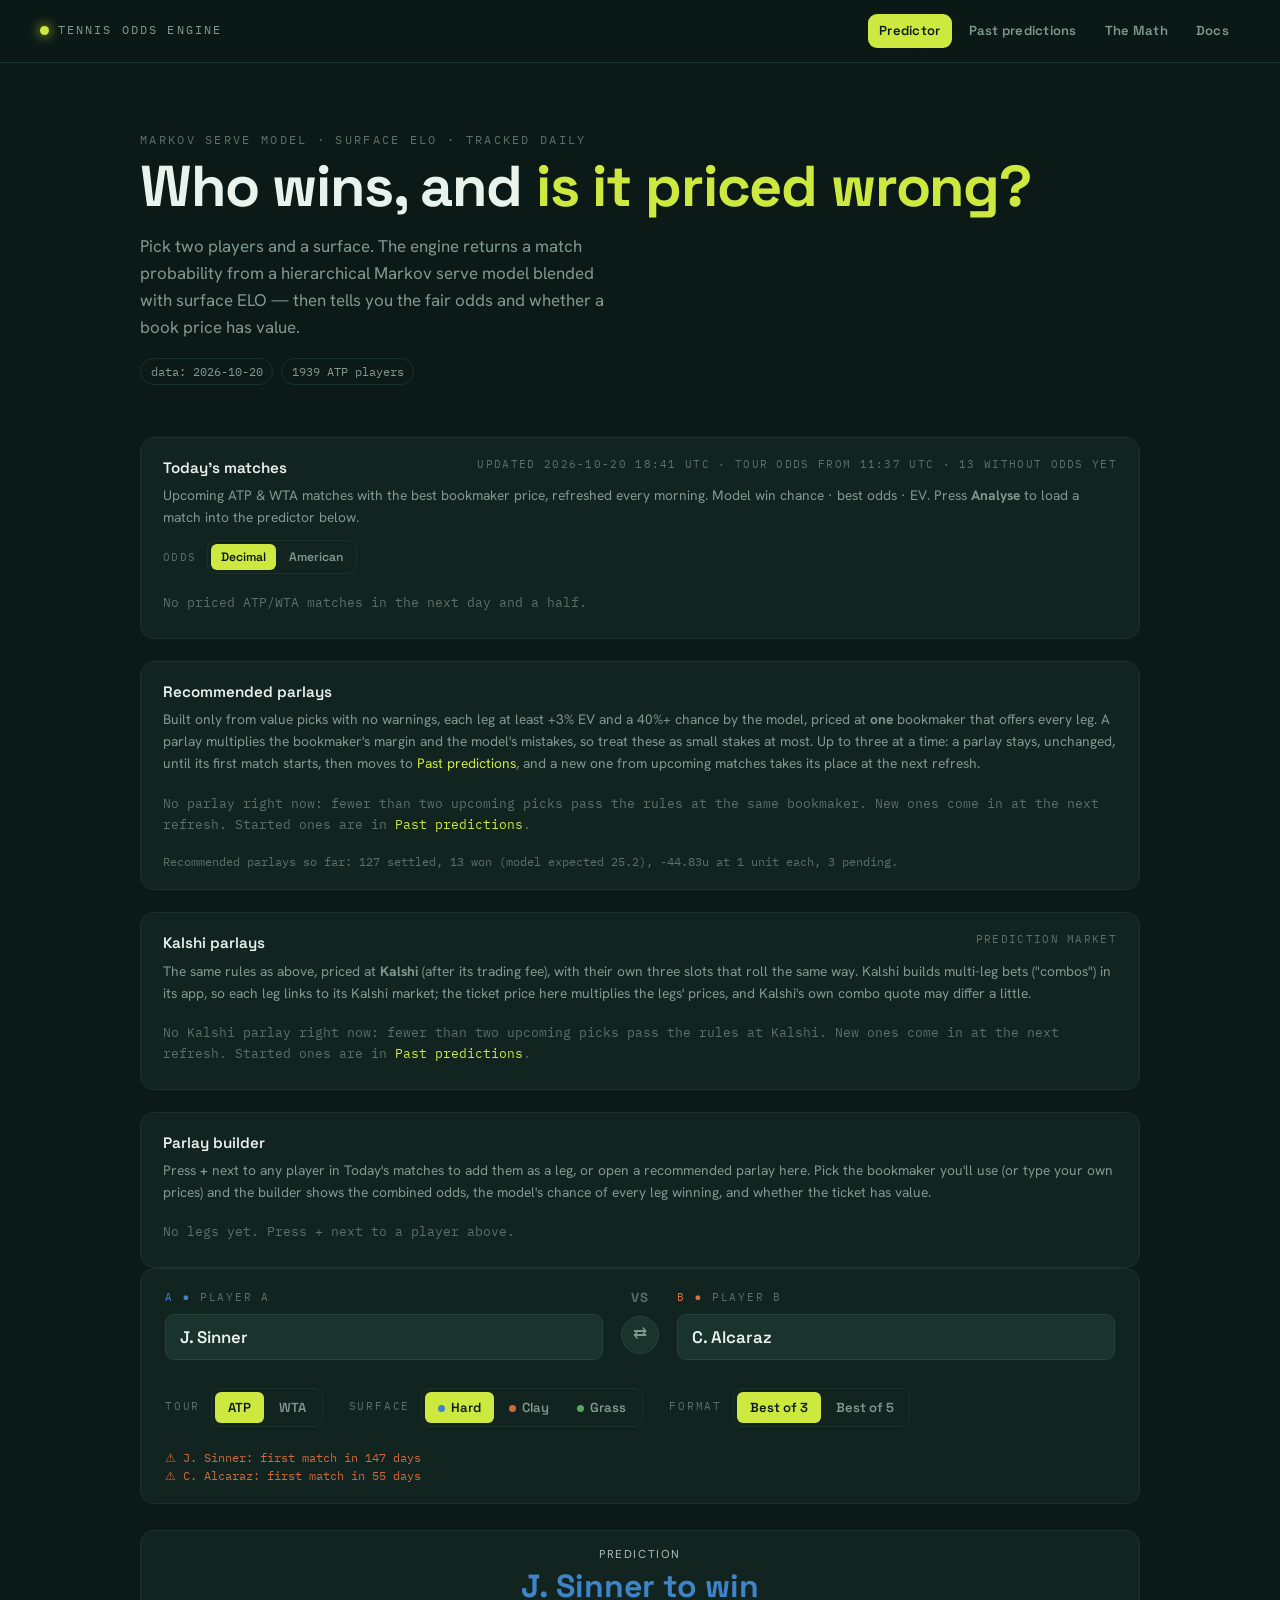
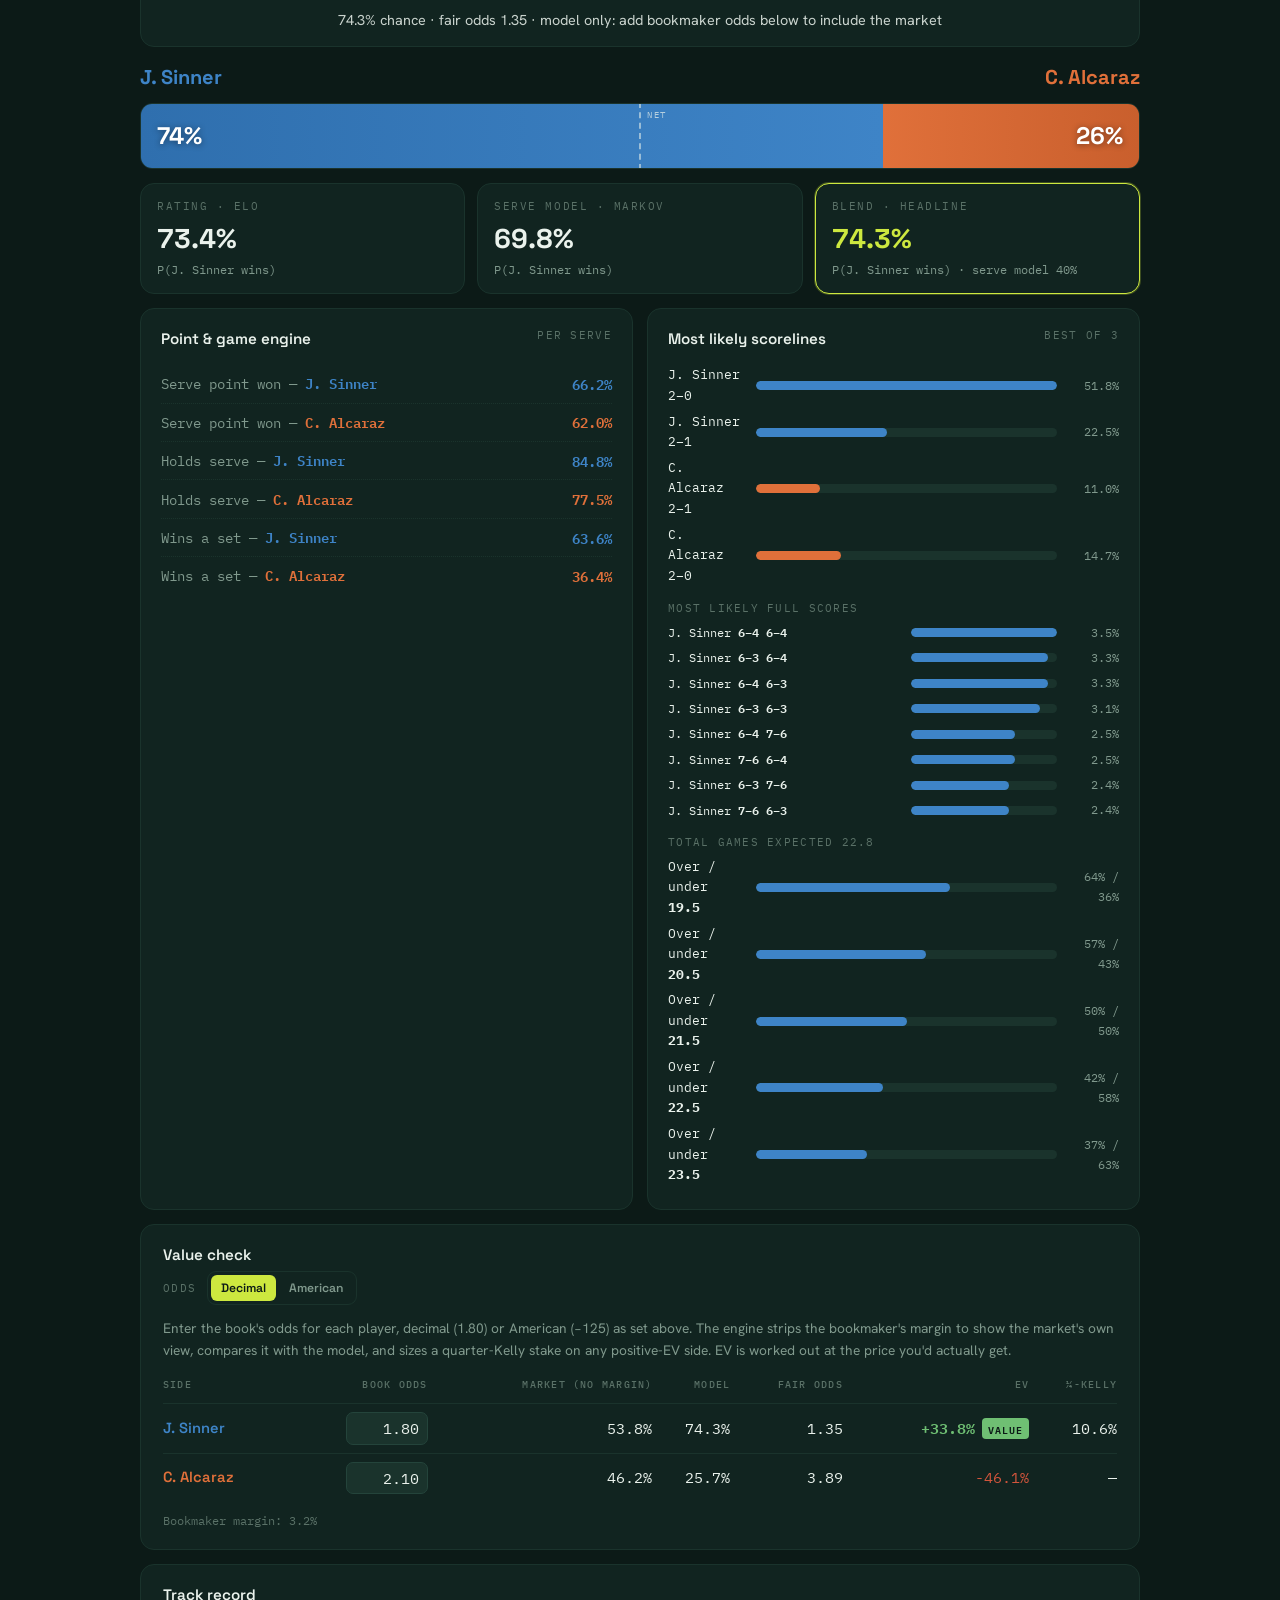
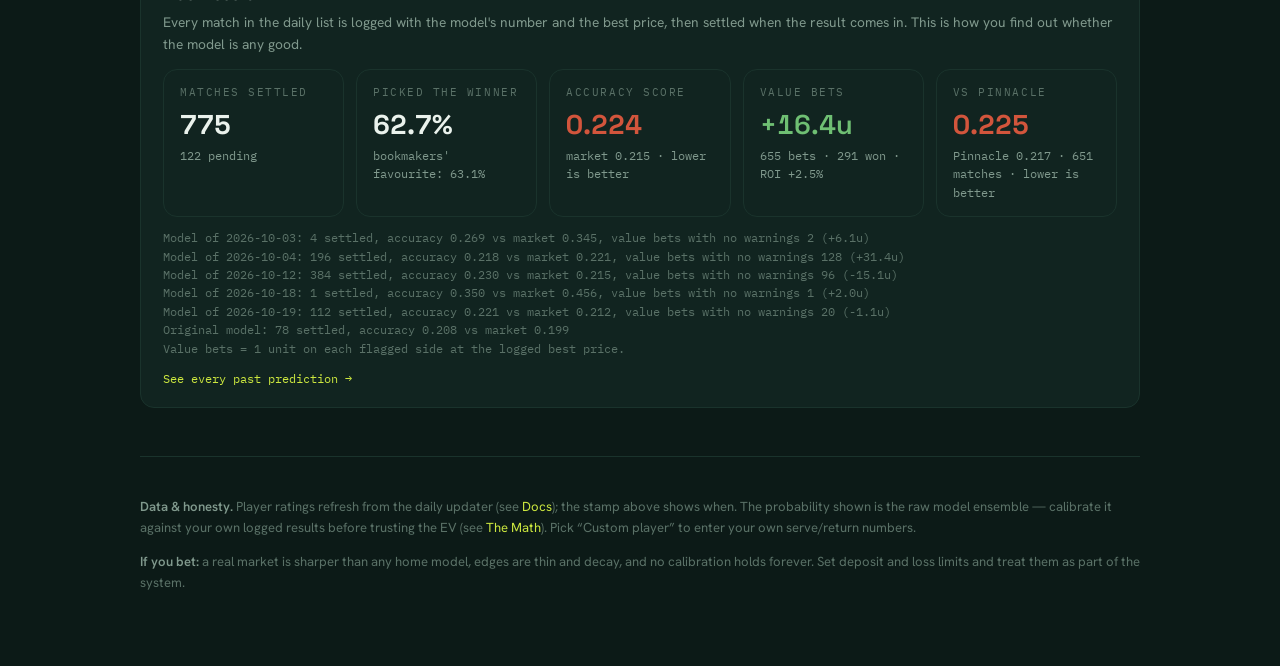
==== index.html @ d787c7a9 "Set betting and total games, with same-match parlays - model.match_joint: chance of every (set score" ====
<!DOCTYPE html>
<html lang="en">
<head>
<meta charset="UTF-8">
<meta name="viewport" content="width=device-width, initial-scale=1.0">
<title>Tennis Odds Engine — Predictor</title>
<link rel="preconnect" href="https://fonts.googleapis.com">
<link rel="preconnect" href="https://fonts.gstatic.com" crossorigin>
<link href="https://fonts.googleapis.com/css2?family=Space+Grotesk:wght@500;600;700&family=Hanken+Grotesk:wght@400;500;600;700&family=IBM+Plex+Mono:wght@400;500;600&display=swap" rel="stylesheet">
<link rel="stylesheet" href="styles.css">
<style>
  .controls{ display:grid; grid-template-columns:1fr auto 1fr; gap:14px 18px; align-items:end;
    background:var(--ink-2); border:1px solid var(--ink-3); border-radius:var(--r);
    padding:18px clamp(14px,3vw,24px); }
  .field label{ display:block; font-family:var(--mono); font-size:.7rem; letter-spacing:.16em;
    text-transform:uppercase; color:var(--faint); margin-bottom:.4rem; }
  .field label .tag{ color:var(--A); } .field--b label .tag{ color:var(--B); }
  select{ width:100%; font-family:var(--display); font-weight:600; font-size:1.05rem;
    color:var(--chalk); background:var(--ink-3); border:1px solid var(--ink-4);
    border-radius:var(--r-sm); padding:.7rem 2.2rem .7rem .8rem; cursor:pointer; appearance:none;
    background-image:url("data:image/svg+xml,%3Csvg xmlns='http://www.w3.org/2000/svg' width='14' height='14' viewBox='0 0 24 24' fill='none' stroke='%2380998d' stroke-width='2.5'%3E%3Cpath d='M6 9l6 6 6-6'/%3E%3C/svg%3E");
    background-repeat:no-repeat; background-position:right .8rem center; }
  .pInput{ width:100%; font-family:var(--display); font-weight:600; font-size:1.05rem;
    color:var(--chalk); background:var(--ink-3); border:1px solid var(--ink-4);
    border-radius:var(--r-sm); padding:.7rem .9rem; appearance:none; }
  .pInput::placeholder{ color:var(--faint); font-weight:500; }
  .pInput:focus{ border-color:var(--ball); outline:none; }
  .combo{ position:relative; }
  .dropdown{ position:absolute; top:calc(100% + 6px); left:0; right:0; z-index:60;
    background:var(--ink-2); border:1px solid var(--ink-4); border-radius:var(--r-sm);
    max-height:300px; overflow-y:auto; box-shadow:0 14px 40px rgba(0,0,0,.5); display:none; }
  .dropdown.open{ display:block; }
  .opt{ display:flex; justify-content:space-between; align-items:center; gap:10px;
    padding:.58rem .8rem; cursor:pointer; border-bottom:1px solid var(--ink-3); }
  .opt:last-child{ border-bottom:0; }
  .opt:hover, .opt.active{ background:var(--ink-4); }
  .opt__name{ font-family:var(--display); font-weight:600; font-size:.98rem; color:var(--chalk); }
  .opt__name mark{ background:transparent; color:var(--ball); }
  .opt__meta{ font-family:var(--mono); font-size:.66rem; letter-spacing:.04em; color:var(--faint); white-space:nowrap; }
  .opt--empty{ color:var(--faint); cursor:default; font-family:var(--mono); font-size:.82rem; }
  .opt--empty:hover{ background:transparent; }
  .vs{ display:flex; flex-direction:column; align-items:center; gap:8px; padding-bottom:.4rem; }
  .vs span{ font-family:var(--display); font-weight:700; color:var(--faint); font-size:.82rem; letter-spacing:.1em; }
  .swap{ width:38px; height:38px; border-radius:50%; cursor:pointer;
    background:var(--ink-3); border:1px solid var(--ink-4); color:var(--mute);
    font-size:1.05rem; line-height:1; transition:background .15s,color .15s,transform .2s; }
  .swap:hover{ background:var(--ball); color:var(--ink); transform:rotate(180deg); }
  .opts{ display:flex; flex-wrap:wrap; gap:14px 26px; margin-top:14px; align-items:center; }
  .opts__group{ display:flex; align-items:center; gap:.7rem; }
  .opts__group > span{ font-family:var(--mono); font-size:.7rem; letter-spacing:.16em; text-transform:uppercase; color:var(--faint); }
  .custom{ display:none; gap:10px; margin-top:10px; flex-wrap:wrap; }
  .custom.show{ display:flex; }
  .custom input{ width:84px; font-family:var(--mono); font-size:.95rem; color:var(--chalk);
    background:var(--ink-3); border:1px solid var(--ink-4); border-radius:8px; padding:.5rem .6rem; }
  .custom .mini{ font-family:var(--mono); font-size:.66rem; color:var(--faint); letter-spacing:.12em; text-transform:uppercase; align-self:center; }
  .note{ font-family:var(--mono); font-size:.72rem; color:var(--clay); margin-top:8px; min-height:1em; }

  .board{ margin-top:26px; }
  .verdict{ text-align:center; margin:0 0 14px; padding:14px 12px; border-radius:var(--r);
    background:var(--ink-2); border:1px solid var(--ink-3); }
  .verdict__k{ font-size:.72rem; letter-spacing:.14em; text-transform:uppercase; opacity:.7; }
  .verdict__who{ font-family:var(--display); font-weight:700; font-size:clamp(1.4rem, 4.5vw, 2rem); line-height:1.15; margin:4px 0; }
  .verdict__who--a{ color:var(--A); } .verdict__who--b{ color:var(--B); }
  .verdict__sub{ font-size:.9rem; opacity:.85; }
  .board__names{ display:flex; justify-content:space-between; align-items:baseline; margin-bottom:10px; }
  .board__name{ font-family:var(--display); font-weight:700; font-size:1.25rem; }
  .board__name--a{ color:var(--A); } .board__name--b{ color:var(--B); text-align:right; }
  .netbar{ position:relative; height:66px; border-radius:12px; overflow:hidden;
    background:var(--ink-2); border:1px solid var(--ink-3); }
  .netbar__fill{ position:absolute; top:0; bottom:0; transition:width .55s cubic-bezier(.22,.61,.36,1); }
  .netbar__fill--a{ left:0; background:linear-gradient(90deg,#2f6fae,#3E84C7); }
  .netbar__fill--b{ right:0; background:linear-gradient(270deg,#c95f2d,#E0703A); }
  .netbar__net{ position:absolute; left:50%; top:-2px; bottom:-2px; width:0;
    border-left:2px dashed rgba(234,242,236,.55); transform:translateX(-1px); z-index:3; }
  .netbar__net::after{ content:"NET"; position:absolute; top:6px; left:6px; font-family:var(--mono);
    font-size:.56rem; letter-spacing:.18em; color:rgba(234,242,236,.7); }
  .netbar__pct{ position:absolute; top:50%; transform:translateY(-50%); z-index:4; font-family:var(--display);
    font-weight:700; font-size:1.5rem; color:#fff; text-shadow:0 1px 6px rgba(0,0,0,.45); }
  .netbar__pct--a{ left:16px; } .netbar__pct--b{ right:16px; }

  .readouts{ display:grid; grid-template-columns:repeat(3,1fr); gap:12px; margin-top:14px; }
  .stat{ background:var(--ink-2); border:1px solid var(--ink-3); border-radius:var(--r); padding:14px 16px; }
  .stat--ens{ border-color:var(--ball); box-shadow:0 0 0 1px rgba(205,232,63,.25); }
  .stat__k{ font-family:var(--mono); font-size:.68rem; letter-spacing:.14em; text-transform:uppercase; color:var(--faint); }
  .stat__v{ font-family:var(--display); font-weight:700; font-size:1.7rem; margin-top:2px; font-variant-numeric:tabular-nums; }
  .stat--ens .stat__v{ color:var(--ball); }
  .stat__sub{ font-family:var(--mono); font-size:.72rem; color:var(--mute); }

  .panels{ display:grid; grid-template-columns:1fr 1fr; gap:14px; margin-top:14px; }
  .panel{ background:var(--ink-2); border:1px solid var(--ink-3); border-radius:var(--r); padding:18px clamp(14px,2.4vw,20px); }
  .panel h3{ font-family:var(--display); font-weight:600; font-size:.95rem; margin:0 0 14px; }
  .panel h3 .hint{ font-family:var(--mono); font-weight:400; font-size:.68rem; color:var(--faint); text-transform:uppercase; letter-spacing:.12em; float:right; }
  .serverow{ display:flex; justify-content:space-between; align-items:center; padding:.45rem 0;
    border-bottom:1px dotted var(--ink-3); font-family:var(--mono); font-size:.86rem; }
  .serverow:last-child{ border-bottom:0; }
  .serverow .lab{ color:var(--mute); } .serverow .va{ color:var(--A); font-weight:600; } .serverow .vb{ color:var(--B); font-weight:600; }
  .score__row{ display:grid; grid-template-columns:78px 1fr 52px; align-items:center; gap:10px; margin:.34rem 0; }
  .score__lab{ font-family:var(--mono); font-size:.8rem; color:var(--chalk); }
  .score__track{ height:9px; background:var(--ink-3); border-radius:6px; overflow:hidden; }
  .score__bar{ display:block; height:100%; border-radius:6px; transition:width .5s ease; }
  .score__bar--a{ background:var(--A); } .score__bar--b{ background:var(--B); }
  .score__p{ font-family:var(--mono); font-size:.78rem; color:var(--mute); text-align:right; }

  .ev{ margin-top:14px; background:var(--ink-2); border:1px solid var(--ink-3); border-radius:var(--r); padding:18px clamp(14px,2.4vw,22px); }
  .ev h3{ font-family:var(--display); font-weight:600; font-size:.95rem; margin:0 0 4px; }
  .ev__lede{ color:var(--mute); font-size:.86rem; margin:0 0 16px; }
  .oddsbar{ display:flex; align-items:center; gap:.6rem; margin:0 0 12px; font-family:var(--mono); font-size:.66rem;
    letter-spacing:.14em; text-transform:uppercase; color:var(--faint); }
  .oddsbar .seg button{ padding:.3rem .65rem; font-size:.76rem; }
  .evtable{ width:100%; border-collapse:collapse; }
  .evtable th{ font-family:var(--mono); font-size:.64rem; letter-spacing:.12em; text-transform:uppercase;
    color:var(--faint); text-align:right; font-weight:500; padding:0 0 10px; }
  .evtable th:first-child{ text-align:left; }
  .evtable td{ font-family:var(--mono); font-size:.92rem; text-align:right; padding:.5rem 0; border-top:1px solid var(--ink-3); font-variant-numeric:tabular-nums; }
  .evtable td:first-child{ text-align:left; font-family:var(--display); font-weight:600; }
  .evtable .side-a{ color:var(--A); } .evtable .side-b{ color:var(--B); }
  .evtable input{ width:82px; font-family:var(--mono); font-size:.92rem; color:var(--chalk);
    background:var(--ink-3); border:1px solid var(--ink-4); border-radius:7px; padding:.36rem .5rem; text-align:right; }
  .chip--warn{ color:var(--clay); border-color:var(--clay); }
  .record{ margin-top:14px; background:var(--ink-2); border:1px solid var(--ink-3); border-radius:var(--r); padding:18px clamp(14px,2.4vw,22px); }
  .record h3{ font-family:var(--display); font-weight:600; font-size:.95rem; margin:0 0 4px; }
  .record__lede{ color:var(--mute); font-size:.86rem; margin:0 0 14px; }
  .record__grid{ display:grid; grid-template-columns:repeat(auto-fit,minmax(170px,1fr)); gap:12px; }
  .record__note{ font-family:var(--mono); font-size:.72rem; color:var(--faint); margin-top:12px; }
  .score__sub{ font-family:var(--mono); font-size:.66rem; letter-spacing:.12em; text-transform:uppercase; color:var(--faint); margin:14px 0 4px; }
  .score__row--full{ grid-template-columns:minmax(0,1.6fr) 1fr 52px; }
  .score__row--full .score__lab{ font-size:.76rem; }
  .score__row--full .score__lab b{ font-weight:600; color:var(--chalk); }
  .ev__margin{ font-family:var(--mono); font-size:.72rem; color:var(--faint); margin-top:10px; min-height:1em; }
  .ev-pos{ color:var(--pos); font-weight:600; } .ev-neg{ color:var(--neg); }
  .badge{ font-family:var(--mono); font-size:.6rem; letter-spacing:.1em; text-transform:uppercase; padding:.1rem .4rem; border-radius:4px; margin-left:.4rem; }
  .badge--ev{ background:var(--pos); color:var(--ink); }

  .today{ margin-top:22px; background:var(--ink-2); border:1px solid var(--ink-3); border-radius:var(--r); padding:18px clamp(14px,2.4vw,22px); }
  .today h3{ font-family:var(--display); font-weight:600; font-size:.95rem; margin:0 0 4px; }
  .today h3 .hint{ font-family:var(--mono); font-weight:400; font-size:.68rem; color:var(--faint); text-transform:uppercase; letter-spacing:.12em; float:right; }
  .today__lede{ color:var(--mute); font-size:.86rem; margin:0 0 12px; }
  .today__list{ display:flex; flex-direction:column; }
  .match{ display:grid; grid-template-columns:140px 1fr auto; gap:6px 14px; align-items:center; padding:.6rem 0; border-top:1px solid var(--ink-3); }
  .match__when{ font-family:var(--mono); font-size:.72rem; color:var(--faint); line-height:1.35; }
  .match__who{ display:flex; flex-direction:column; gap:3px; min-width:0; }
  .match__p{ display:flex; justify-content:space-between; gap:10px; font-family:var(--mono); font-size:.84rem; font-variant-numeric:tabular-nums; }
  .match__p .n{ font-family:var(--display); font-weight:600; font-size:.95rem; overflow:hidden; text-overflow:ellipsis; white-space:nowrap; }
  .match__p--a .n{ color:var(--A); } .match__p--b .n{ color:var(--B); }
  .match__p .nums{ color:var(--mute); white-space:nowrap; }
  .match__live{ font-family:var(--mono); font-size:.74rem; color:#ff5d5d; margin-top:3px; display:flex; align-items:center; gap:6px; flex-wrap:wrap; }
  .match__live--sus{ color:var(--clay); } .match__live--late{ color:var(--clay); }
  .lv-dot{ display:inline-block; width:8px; height:8px; border-radius:50%; background:#ff4d4d; flex:0 0 auto; animation:lvpulse 1.4s ease-in-out infinite; }
  @keyframes lvpulse{ 50%{ opacity:.35; } }
  @media (prefers-reduced-motion: reduce){ .lv-dot{ animation:none; } }
  .ttabs button.ttabs__live{ display:inline-flex; align-items:center; gap:6px; }
  .lv-card{ border-top:1px solid var(--ink-3); padding:.65rem 0; }
  .lv-card--sus .lv-dot{ background:var(--clay); animation:none; }
  .lv-head{ font-family:var(--mono); font-size:.7rem; color:var(--mute); display:flex; align-items:center; gap:6px; margin-bottom:4px; flex-wrap:wrap; }
  .lv-row{ display:grid; grid-template-columns:14px 1fr auto 58px; gap:8px; align-items:center; padding:2px 0; }
  .lv-srv{ color:var(--ball); font-size:.7rem; }
  .lv-name{ font-family:var(--display); font-weight:600; overflow:hidden; text-overflow:ellipsis; white-space:nowrap; }
  .lv-row--a .lv-name{ color:var(--A); } .lv-row--b .lv-name{ color:var(--B); }
  .lv-sets{ font-family:var(--mono); font-variant-numeric:tabular-nums; display:flex; gap:10px; }
  .lv-set{ min-width:1ch; text-align:center; } .lv-pts{ min-width:2.2ch; text-align:right; color:var(--ball); }
  .lv-p{ font-family:var(--mono); font-size:.8rem; text-align:right; color:var(--mute); }
  .lv-foot{ font-family:var(--mono); font-size:.68rem; color:var(--faint); margin-top:4px; display:flex; align-items:center; gap:10px; flex-wrap:wrap; }
  .lv-note{ margin-top:10px; }
  .mk{ grid-column:2 / -1; margin-top:4px; font-family:var(--mono); font-size:.74rem; }
  .mk summary{ cursor:pointer; color:var(--mute); padding:2px 0; }
  .mk summary:hover{ color:var(--ball); }
  .mk__grid{ display:grid; grid-template-columns:1fr 1fr; gap:4px 18px; margin-top:6px; }
  @media (max-width:640px){ .mk__grid{ grid-template-columns:1fr; } }
  .mk__h{ font-size:.66rem; letter-spacing:.12em; text-transform:uppercase; color:var(--ball); margin:2px 0 4px; }
  .mk__sel{ display:grid; grid-template-columns:auto 1fr auto; gap:8px; align-items:center; padding:2px 0; }
  .mk__lab{ overflow:hidden; text-overflow:ellipsis; white-space:nowrap; color:var(--text, inherit); }
  .mk__nums{ color:var(--mute); white-space:nowrap; font-variant-numeric:tabular-nums; }
  .mk__nums small{ color:var(--faint); }
  .mk__note{ color:var(--faint); font-size:.66rem; margin-top:6px; line-height:1.45; }
  .match__pick{ font-family:var(--mono); font-size:.76rem; color:var(--mute); margin-top:2px; }
  .match__pick b{ font-family:var(--display); font-size:.86rem; } .match__pick .pa{ color:var(--A); } .match__pick .pb{ color:var(--B); }
  .match__go{ font-family:var(--mono); font-size:.72rem; letter-spacing:.08em; text-transform:uppercase; cursor:pointer;
    color:var(--chalk); background:var(--ink-3); border:1px solid var(--ink-4); border-radius:7px; padding:.4rem .6rem; }
  .match__go:hover{ background:var(--ball); color:var(--ink); }
  .parlay{ padding:.7rem 0; border-top:1px solid var(--ink-3); }
  .parlay__head{ display:flex; flex-wrap:wrap; justify-content:space-between; gap:6px 14px; font-family:var(--mono); font-size:.84rem; }
  .parlay__odds{ font-family:var(--display); font-weight:700; font-size:1.05rem; color:var(--chalk); }
  .parlay__nums{ color:var(--mute); }
  .parlay__legs{ margin:.35rem 0 0; padding:0; list-style:none; font-size:.88rem; }
  .parlay__legs li{ display:flex; justify-content:space-between; gap:10px; padding:.15rem 0; }
  .parlay__legs .who{ color:var(--chalk); } .parlay__legs .who small{ color:var(--faint); font-family:var(--mono); font-size:.7rem; }
  .parlay__legs .px{ font-family:var(--mono); color:var(--mute); white-space:nowrap; }
  .match__extra{ grid-column:2 / -1; font-family:var(--mono); font-size:.7rem; line-height:1.5; }
  .match__pin{ color:var(--faint); }
  .match__flags{ color:var(--clay); }
  .match__kalshi{ color:var(--mute); }
  .ttabs{ display:flex; gap:6px; overflow-x:auto; padding:2px 0 10px; scrollbar-width:thin; }
  .ttabs button{ flex:0 0 auto; font-family:var(--display); font-weight:600; font-size:.8rem; color:var(--mute); cursor:pointer;
    background:var(--ink-3); border:1px solid var(--ink-4); border-radius:999px; padding:.35rem .75rem; white-space:nowrap; }
  .ttabs button span{ font-family:var(--mono); font-size:.68rem; color:var(--faint); margin-left:.2rem; }
  .ttabs button[aria-selected="true"]{ background:var(--ball); border-color:var(--ball); color:var(--ink); }
  .ttabs button[aria-selected="true"] span{ color:var(--ink); }
  .ttabs button.ttabs__ch{ border-style:dashed; }
  .ttour__head{ font-family:var(--mono); font-size:.68rem; letter-spacing:.14em; text-transform:uppercase; color:var(--ball); margin:14px 0 2px; }
  .parlay__legs .who a{ font-family:var(--mono); font-size:.7rem; margin-left:.3rem; }
  .addleg{ width:22px; height:22px; margin-right:.45rem; vertical-align:1px; flex:0 0 auto; cursor:pointer; line-height:1;
    font-family:var(--mono); font-size:.9rem; color:var(--chalk); background:var(--ink-3); border:1px solid var(--ink-4); border-radius:6px; padding:0; }
  .addleg:hover{ border-color:var(--ball); }
  .addleg[aria-pressed="true"]{ background:var(--ball); border-color:var(--ball); color:var(--ink); }
  .pb__legs{ display:flex; flex-direction:column; }
  .pb__leg{ display:grid; grid-template-columns:28px minmax(0,1fr) auto 92px; gap:4px 12px; align-items:center; padding:.55rem 0; border-top:1px solid var(--ink-3); }
  .pb__rm{ width:26px; height:26px; cursor:pointer; font-size:1rem; line-height:1; color:var(--mute); background:transparent; border:1px solid var(--ink-4); border-radius:6px; padding:0; }
  .pb__rm:hover{ color:var(--neg); border-color:var(--neg); }
  .pb__who{ min-width:0; }
  .pb__who b{ font-family:var(--display); font-weight:600; font-size:.95rem; }
  .pb__who small{ display:block; font-family:var(--mono); font-size:.68rem; color:var(--faint); overflow:hidden; text-overflow:ellipsis; white-space:nowrap; }
  .pb__who .warn{ color:var(--clay); white-space:normal; }
  .pb__nums{ font-family:var(--mono); font-size:.78rem; color:var(--mute); text-align:right; white-space:nowrap; }
  .pb__leg input, .pb__opts select, .pb__opts input{ font-family:var(--mono); font-size:.88rem; color:var(--chalk); background:var(--ink-3);
    border:1px solid var(--ink-4); border-radius:var(--r-sm); padding:.4rem .5rem; min-width:0; }
  .pb__leg input{ width:100%; text-align:right; }
  .pb__opts{ display:flex; flex-wrap:wrap; gap:10px 14px; align-items:end; margin:12px 0; }
  .pb__opts label{ display:flex; flex-direction:column; gap:3px; font-family:var(--mono); font-size:.64rem; letter-spacing:.12em; text-transform:uppercase; color:var(--faint); }
  .pb__opts select{ max-width:100%; }
  .pb__opts input{ width:90px; }
  .pb__clear{ margin-left:auto; font-family:var(--mono); font-size:.72rem; letter-spacing:.08em; text-transform:uppercase; cursor:pointer;
    color:var(--mute); background:transparent; border:1px solid var(--ink-4); border-radius:7px; padding:.45rem .7rem; }
  .pb__clear:hover{ color:var(--chalk); border-color:var(--chalk); }
  .pb__grid{ display:grid; grid-template-columns:repeat(auto-fit,minmax(140px,1fr)); gap:10px; }
  .pb__grid .stat__v{ font-size:1.35rem; }
  .pb__note{ font-family:var(--mono); font-size:.72rem; color:var(--faint); margin-top:10px; line-height:1.55; }
  .pb__note .warn{ color:var(--clay); }
  .parlay__edit{ font-family:var(--mono); font-size:.66rem; letter-spacing:.08em; text-transform:uppercase; cursor:pointer; margin-top:.4rem;
    color:var(--chalk); background:var(--ink-3); border:1px solid var(--ink-4); border-radius:6px; padding:.3rem .55rem; }
  .parlay__edit:hover{ background:var(--ball); color:var(--ink); }
  .today__empty{ font-family:var(--mono); font-size:.82rem; color:var(--faint); padding:.4rem 0; }

  @media (max-width:760px){
    .match{ grid-template-columns:1fr auto; }
    .match__when{ grid-column:1 / -1; }
    .match__extra{ grid-column:1 / -1; }
    .match__p{ flex-direction:column; gap:0; }
    .match__who{ gap:8px; }
    .today h3 .hint{ float:none; display:block; margin-top:4px; }
    .controls{ grid-template-columns:1fr; }
    .vs{ flex-direction:row; padding:0; }
    .readouts{ grid-template-columns:1fr; }
    .record__grid{ grid-template-columns:1fr 1fr; }
    .pb__leg{ grid-template-columns:28px minmax(0,1fr) 84px; }
    .pb__leg input{ grid-row:1; grid-column:3; }
    .pb__nums{ grid-row:2; grid-column:2 / -1; text-align:left; }
    .pb__grid{ grid-template-columns:1fr 1fr; }
    .panels{ grid-template-columns:1fr; }
    .evtable th:nth-child(3), .evtable td:nth-child(3),
    .evtable th:nth-child(5), .evtable td:nth-child(5){ display:none; }
  }
</style>
</head>
<body>

<nav class="nav">
  <div class="nav__brand"><span class="nav__dot"></span>tennis odds engine</div>
  <div class="nav__links">
    <a href="index.html" aria-current="page">Predictor</a>
    <a href="history.html">Past predictions</a>
    <a href="model-math.html">The Math</a>
    <a href="readme.html">Docs</a>
  </div>
</nav>

<main class="wrap">
  <header class="hero">
    <div class="eyebrow">Markov serve model · surface ELO · tracked daily</div>
    <h1>Who wins, and <span class="accent">is it priced wrong?</span></h1>
    <p class="hero__lede">Pick two players and a surface. The engine returns a match probability
      from a hierarchical Markov serve model blended with surface ELO — then tells you the fair
      odds and whether a book price has value.</p>
    <div style="margin-top:14px; display:flex; gap:8px; flex-wrap:wrap;">
      <span class="chip" id="stamp">data: loading…</span>
      <span class="chip" id="countChip"></span>
    </div>
  </header>

  <section class="today" id="today">
    <h3>Today's matches <span class="hint" id="todayStamp"></span></h3>
    <p class="today__lede">Upcoming ATP &amp; WTA matches with the best bookmaker price, refreshed every
      morning. Model win chance · best odds · EV. Press <b>Analyse</b> to load a match into the predictor below.</p>
    <div class="oddsbar">Odds <div class="seg" data-odds-toggle role="group" aria-label="Odds format"></div></div>
    <div class="today__list" id="todayList"><div class="today__empty">Loading…</div></div>
  </section>

  <section class="today parlays" id="parlays">
    <h3>Recommended parlays <span class="hint" id="parlayStamp"></span></h3>
    <p class="today__lede">Built only from value picks with no warnings, each leg at least +3% EV and a 40%+
      chance by the model, priced at <b>one</b> bookmaker that offers every leg. A parlay multiplies the
      bookmaker's margin and the model's mistakes, so treat these as small stakes at most.
      Up to three at a time: a parlay stays, unchanged, until its first match starts, then moves to
      <a href="history.html">Past predictions</a>, and a new one from upcoming matches takes its place at the next refresh.</p>
    <div id="parlayList"><div class="today__empty">Loading…</div></div>
    <div class="record__note" id="parlayNote"></div>
  </section>

  <section class="today parlays" id="kparlays">
    <h3>Kalshi parlays <span class="hint">prediction market</span></h3>
    <p class="today__lede">The same rules as above, priced at <b>Kalshi</b> (after its trading fee), with their own
      three slots that roll the same way. Kalshi builds multi-leg bets ("combos") in its app, so each leg links to its Kalshi market; the
      ticket price here multiplies the legs' prices, and Kalshi's own combo quote may differ a little.</p>
    <div id="kparlayList"><div class="today__empty">Loading…</div></div>
  </section>

  <section class="today" id="builder">
    <h3>Parlay builder <span class="hint" id="pbHint"></span></h3>
    <p class="today__lede">Press <b>+</b> next to any player in Today's matches to add them as a leg, or open a recommended
      parlay here. Pick the bookmaker you'll use (or type your own prices) and the builder shows the combined odds, the
      model's chance of every leg winning, and whether the ticket has value.</p>
    <div id="pbBody"></div>
  </section>

  <section class="controls">
    <div class="field field--a">
      <label for="inA"><span class="tag">A&nbsp;●</span> Player A</label>
      <div class="combo">
        <input id="inA" class="pInput" autocomplete="off" placeholder="Search players…" role="combobox" aria-expanded="false" aria-autocomplete="list" aria-controls="dropA" aria-label="Player A">
        <div class="dropdown" id="dropA" role="listbox"></div>
      </div>
      <div class="custom" id="customA">
        <span class="mini">serve&nbsp;%</span><input id="aSpw" type="number" inputmode="decimal" min="40" max="85" step="0.5" value="66" aria-label="Player A serve points won percent">
        <span class="mini">return&nbsp;%</span><input id="aRpw" type="number" inputmode="decimal" min="20" max="55" step="0.5" value="38" aria-label="Player A return points won percent">
      </div>
    </div>
    <div class="vs">
      <span>VS</span>
      <button class="swap" id="swap" type="button" title="Swap players" aria-label="Swap players">⇄</button>
    </div>
    <div class="field field--b">
      <label for="inB"><span class="tag">B&nbsp;●</span> Player B</label>
      <div class="combo">
        <input id="inB" class="pInput" autocomplete="off" placeholder="Search players…" role="combobox" aria-expanded="false" aria-autocomplete="list" aria-controls="dropB" aria-label="Player B">
        <div class="dropdown" id="dropB" role="listbox"></div>
      </div>
      <div class="custom" id="customB">
        <span class="mini">serve&nbsp;%</span><input id="bSpw" type="number" inputmode="decimal" min="40" max="85" step="0.5" value="64" aria-label="Player B serve points won percent">
        <span class="mini">return&nbsp;%</span><input id="bRpw" type="number" inputmode="decimal" min="20" max="55" step="0.5" value="38" aria-label="Player B return points won percent">
      </div>
    </div>

    <div class="opts" style="grid-column:1 / -1;">
      <div class="opts__group">
        <span>Tour</span>
        <div class="seg" id="segTour" role="group" aria-label="Tour">
          <button data-v="ATP" aria-pressed="true">ATP</button>
          <button data-v="WTA" aria-pressed="false">WTA</button>
        </div>
      </div>
      <div class="opts__group">
        <span>Surface</span>
        <div class="seg" id="segSurface" role="group" aria-label="Surface">
          <button data-v="hard" aria-pressed="true"><span class="sdot" style="background:var(--hard)"></span>Hard</button>
          <button data-v="clay" aria-pressed="false"><span class="sdot" style="background:var(--clay)"></span>Clay</button>
          <button data-v="grass" aria-pressed="false"><span class="sdot" style="background:var(--grass)"></span>Grass</button>
        </div>
      </div>
      <div class="opts__group">
        <span>Format</span>
        <div class="seg" id="segFormat" role="group" aria-label="Match format">
          <button data-v="3" aria-pressed="true">Best of 3</button>
          <button data-v="5" aria-pressed="false">Best of 5</button>
        </div>
      </div>
    </div>
    <div class="note" id="note" style="grid-column:1 / -1;"></div>
  </section>

  <section class="board">
    <div class="verdict" id="verdict" aria-live="polite">
      <div class="verdict__k" id="verdictK">Prediction</div>
      <div class="verdict__who" id="verdictWho">—</div>
      <div class="verdict__sub" id="verdictSub"></div>
    </div>
    <div class="board__names">
      <div class="board__name board__name--a" id="nameA">—</div>
      <div class="board__name board__name--b" id="nameB">—</div>
    </div>
    <div class="netbar">
      <div class="netbar__fill netbar__fill--a" id="fillA" style="width:50%"></div>
      <div class="netbar__fill netbar__fill--b" id="fillB" style="width:50%"></div>
      <div class="netbar__net"></div>
      <div class="netbar__pct netbar__pct--a" id="pctA">50%</div>
      <div class="netbar__pct netbar__pct--b" id="pctB">50%</div>
    </div>
    <div class="readouts">
      <div class="stat"><div class="stat__k">Rating · Elo</div><div class="stat__v" id="eloV">50.0%</div><div class="stat__sub" id="eloSub">P(A wins)</div></div>
      <div class="stat"><div class="stat__k">Serve model · Markov</div><div class="stat__v" id="mkvV">50.0%</div><div class="stat__sub" id="mkvSub">P(A wins)</div></div>
      <div class="stat stat--ens"><div class="stat__k">Blend · headline</div><div class="stat__v" id="ensV">50.0%</div><div class="stat__sub" id="ensSub">P(A wins)</div></div>
    </div>
  </section>

  <section class="panels">
    <div class="panel">
      <h3>Point &amp; game engine <span class="hint">per serve</span></h3>
      <div class="serverow"><span class="lab">Serve point won — <span class="va" id="srvNameA">A</span></span><span class="va" id="paV">—</span></div>
      <div class="serverow"><span class="lab">Serve point won — <span class="vb" id="srvNameB">B</span></span><span class="vb" id="pbV">—</span></div>
      <div class="serverow"><span class="lab">Holds serve — <span class="va" id="holdNameA">A</span></span><span class="va" id="holdA">—</span></div>
      <div class="serverow"><span class="lab">Holds serve — <span class="vb" id="holdNameB">B</span></span><span class="vb" id="holdB">—</span></div>
      <div class="serverow"><span class="lab">Wins a set — <span class="va" id="setNameA">A</span></span><span class="va" id="setA">—</span></div>
      <div class="serverow"><span class="lab">Wins a set — <span class="vb" id="setNameB">B</span></span><span class="vb" id="setB">—</span></div>
    </div>
    <div class="panel">
      <h3>Most likely scorelines <span class="hint" id="scoreFmt">best of 3</span></h3>
      <div class="score" id="scoreList"></div>
      <div class="score__sub">Most likely full scores</div>
      <div class="score" id="fullList"></div>
      <div class="score__sub">Total games <span class="hint" id="totExp"></span></div>
      <div class="score" id="totList"></div>
    </div>
  </section>

  <section class="ev">
    <h3>Value check</h3>
    <div class="oddsbar">Odds <div class="seg" data-odds-toggle role="group" aria-label="Odds format"></div></div>
    <p class="ev__lede">Enter the book's odds for each player, decimal (1.80) or American (−125) as set above. The engine strips the bookmaker's
      margin to show the market's own view, compares it with the model, and sizes a quarter-Kelly stake
      on any positive-EV side. EV is worked out at the price you'd actually get.</p>
    <table class="evtable">
      <thead><tr><th>Side</th><th>Book odds</th><th>Market (no margin)</th><th>Model</th><th>Fair odds</th><th>EV</th><th>¼-Kelly</th></tr></thead>
      <tbody>
        <tr><td class="side-a" id="evNameA">A</td>
          <td><input id="oddsA" type="text" inputmode="decimal" autocomplete="off" value="1.80" aria-label="Player A odds"></td>
          <td id="impA">—</td><td id="modA">—</td><td id="fairA">—</td><td id="evA">—</td><td id="kelA">—</td></tr>
        <tr><td class="side-b" id="evNameB">B</td>
          <td><input id="oddsB" type="text" inputmode="decimal" autocomplete="off" value="2.10" aria-label="Player B odds"></td>
          <td id="impB">—</td><td id="modB">—</td><td id="fairB">—</td><td id="evB">—</td><td id="kelB">—</td></tr>
      </tbody>
    </table>
    <div class="ev__margin" id="margin"></div>
  </section>


  <section class="record" id="record">
    <h3>Track record</h3>
    <p class="record__lede">Every match in the daily list is logged with the model's number and the best price,
      then settled when the result comes in. This is how you find out whether the model is any good.</p>
    <div class="record__grid" id="recordGrid"></div>
    <div class="record__note" id="recordNote"></div>
    <div class="record__note"><a href="history.html">See every past prediction →</a></div>
  </section>

  <footer class="foot">
    <p><strong>Data &amp; honesty.</strong> Player ratings refresh from the daily updater (see
      <a href="readme.html">Docs</a>); the stamp above shows when. The probability shown is the raw
      model ensemble — calibrate it against your own logged results before trusting the EV
      (see <a href="model-math.html">The Math</a>). Pick “Custom player” to enter your own serve/return numbers.</p>
    <p style="margin-top:.6rem;"><strong>If you bet:</strong> a real market is sharper than any home
      model, edges are thin and decay, and no calibration holds forever. Set deposit and loss limits
      and treat them as part of the system.</p>
  </footer>
</main>

<script src="odds.js"></script>
<script>
/* ===================== engine (mirrors the validated Python) ============= */
const clip = (p, lo=0.01, hi=0.99) => Math.max(lo, Math.min(hi, p));
const eloExpected = (ra, rb) => 1 / (1 + Math.pow(10, (rb - ra) / 400));
function servePointProb(s, r, t){ return clip(t + (s - t) - (r - (1 - t))); }
function gameWinProb(p){
  const q = 1 - p, den = p*p + q*q, pd = den > 0 ? (p*p)/den : 0.5;
  return Math.pow(p,4) + 4*Math.pow(p,4)*q + 10*Math.pow(p,4)*q*q + 20*Math.pow(p,3)*Math.pow(q,3)*pd;
}
const tbServerIsA = (a,b) => (a+b)===0 ? true : (Math.floor((a+b-1)/2) % 2 === 1);
function tiebreakWinProb(pa, pb){
  const aS = pa, aR = 1 - pb, den = aS*aR + (1-aS)*(1-aR), tail = den > 0 ? (aS*aR)/den : 0.5;
  const memo = new Map();
  function f(a,b){
    if(a===b && a>=6) return tail;
    if(a>=7 && a-b>=2) return 1;
    if(b>=7 && b-a>=2) return 0;
    const k=a+","+b; if(memo.has(k)) return memo.get(k);
    const ppt = tbServerIsA(a,b) ? pa : (1-pb);
    const r = ppt*f(a+1,b) + (1-ppt)*f(a,b+1); memo.set(k,r); return r;
  }
  return f(0,0);
}
function setWinProb(pa, pb){
  const ga = gameWinProb(pa), gb = gameWinProb(pb), tb = tiebreakWinProb(pa, pb);
  const memo = new Map();
  function f(a,b,aServes){
    if(a===6 && b===6) return tb;
    if(a>=6 && a-b>=2) return 1;
    if(b>=6 && b-a>=2) return 0;
    const k=a+","+b+","+(aServes?1:0); if(memo.has(k)) return memo.get(k);
    const pg = aServes ? ga : (1-gb);
    const r = pg*f(a+1,b,!aServes) + (1-pg)*f(a,b+1,!aServes); memo.set(k,r); return r;
  }
  return 0.5*f(0,0,true) + 0.5*f(0,0,false);
}
const matchFromSet = (s, bo) => bo===3 ? s*s*(3-2*s) : Math.pow(s,3)*(6*s*s-15*s+10);
const kellyFraction = (p,d,frac=0.25) => { const b=d-1; return Math.max(0, frac*((b*p-(1-p))/b)); };
/* The betting probability (model.bet_prob in Python): market and model log-odds blended
   with the weights in matches.json "market_blend". EV and Kelly use it everywhere, so the
   predictor, the match list and the parlay builder agree. No weights: the model alone. */
function betProb(model, market, level){
  let w = null;
  try { w = MATCHES && MATCHES.market_blend && MATCHES.market_blend[level || "tour"]; } catch(e) {}   // before the match list loads
  if(!w || market == null) return model;
  const L = p => { p = Math.min(Math.max(p, 1e-4), 1 - 1e-4); return Math.log(p/(1-p)); };
  const z = w[0]*L(market) + w[1]*L(model);
  return 1 / (1 + Math.exp(-Math.max(Math.min(z, 30), -30)));
}

/* ===================== in-play win chance ================================ */
// Server's chance of winning the game from i points (server) to j (returner).
function gameFrom(p, i, j){
  if(i >= 4 && i - j >= 2) return 1;
  if(j >= 4 && j - i >= 2) return 0;
  if(i >= 3 && j >= 3){ const q = 1 - p, pd = p*p / (p*p + q*q); return i === j ? pd : i > j ? p + q*pd : p*pd; }
  return p*gameFrom(p, i + 1, j) + (1 - p)*gameFrom(p, i, j + 1);
}
// A's chance of winning a tiebreak from a-b, A serving the next point if aNext. Serve goes
// 1, then 2 each; at level scores from 6-6 the next two points are one serve each.
function tiebreakFrom(pa, pb, a, b, aNext){
  const n = a + b, s0A = n === 0 ? aNext : (Math.floor((n - 1)/2) % 2 === 1 ? aNext : !aNext);
  const aS = pa, aR = 1 - pb, den = aS*aR + (1 - aS)*(1 - aR), tail = den > 0 ? aS*aR/den : 0.5;
  const memo = new Map();
  function f(x, y){
    if(x >= 7 && x - y >= 2) return 1;
    if(y >= 7 && y - x >= 2) return 0;
    if(x === y && x >= 6) return tail;
    const k = x + "," + y; if(memo.has(k)) return memo.get(k);
    const m = x + y, srvIsS0 = m === 0 || Math.floor((m - 1)/2) % 2 === 1;
    const ppt = (srvIsS0 === s0A) ? pa : 1 - pb;          // A's chance of this point
    const r = ppt*f(x + 1, y) + (1 - ppt)*f(x, y + 1); memo.set(k, r); return r;
  }
  return f(a, b);
}
// A's chance of winning the set from ga-gb with A serving the current game (aServes),
// inside which the points are i (A) - j (B); at 6-6 i, j are tiebreak points.
function setFrom(pa, pb, ga, gb, aServes, i, j){
  const done = (x, y) => (x >= 6 && x - y >= 2) || (x === 7 && y >= 5);
  if(done(ga, gb)) return 1; if(done(gb, ga)) return 0;
  if(ga === 6 && gb === 6) return tiebreakFrom(pa, pb, i, j, aServes);
  const ga1 = gameWinProb(pa), gb1 = gameWinProb(pb), memo = new Map();
  function F(x, y, aSrv){
    if(done(x, y)) return 1; if(done(y, x)) return 0;
    if(x === 6 && y === 6) return tiebreakFrom(pa, pb, 0, 0, aSrv);
    const k = x + "," + y + "," + aSrv; if(memo.has(k)) return memo.get(k);
    const pg = aSrv ? ga1 : 1 - gb1;
    const r = pg*F(x + 1, y, !aSrv) + (1 - pg)*F(x, y + 1, !aSrv); memo.set(k, r); return r;
  }
  const pg = aServes ? gameFrom(pa, i, j) : 1 - gameFrom(pb, j, i);
  return pg*F(ga + 1, gb, !aServes) + (1 - pg)*F(ga, gb + 1, !aServes);
}
// A's chance of winning the match from a live score (first player = A), or null.
function liveChance(pa, pb, e, bestOf){
  const need = bestOf === 5 ? 3 : 2;
  let [sa, sb] = e.sets_won || [0, 0];
  const sets = e.sets || [];
  let [ga, gb] = sets[sa + sb] || [0, 0];
  const done = (x, y) => (x >= 6 && x - y >= 2) || (x === 7 && y >= 5);
  if(done(ga, gb) || done(gb, ga)){ done(ga, gb) ? sa++ : sb++; [ga, gb] = [0, 0]; }   // the feed's set count lags
  if(sa >= need) return 1; if(sb >= need) return 0;
  const tb = ga === 6 && gb === 6;
  const pts = String(e.game || "").split("-").map(x => x.trim().toUpperCase());
  const conv = x => tb ? (parseInt(x, 10) || 0) : ({"0": 0, "15": 1, "30": 2, "40": 3, "A": 4, "AD": 4}[x] ?? 0);
  let i = pts.length === 2 ? conv(pts[0]) : 0, j = pts.length === 2 ? conv(pts[1]) : 0;
  if(!tb && i === 4) j = 3; if(!tb && j === 4) i = 3;
  const s = setWinProb(pa, pb), memo = new Map();
  function M(x, y){
    if(x >= need) return 1; if(y >= need) return 0;
    const k = x + "," + y; if(memo.has(k)) return memo.get(k);
    const r = s*M(x + 1, y) + (1 - s)*M(x, y + 1); memo.set(k, r); return r;
  }
  const pset = e.serve === "first" ? setFrom(pa, pb, ga, gb, true, i, j)
             : e.serve === "second" ? setFrom(pa, pb, ga, gb, false, i, j)
             : (setFrom(pa, pb, ga, gb, true, i, j) + setFrom(pa, pb, ga, gb, false, i, j)) / 2;
  return pset*M(sa + 1, sb) + (1 - pset)*M(sa, sb + 1);
}
// Serve chances moved by the same amount in opposite directions so that before a point
// is played the chain gives the pre-match chance p0 (as model.first_set_scores does).
function tunedServe(pa, pb, p0, bestOf){
  let lo = -0.3, hi = 0.3;
  for(let n = 0; n < 24; n++){
    const d = (lo + hi)/2;
    if(matchFromSet(setWinProb(clip(pa + d), clip(pb - d)), bestOf) < p0) lo = d; else hi = d;
  }
  const d = (lo + hi)/2;
  return [clip(pa + d), clip(pb - d)];
}

/* ===================== data: fetch players.json, fall back to seed ======= */
const SEED = {"updated":"2026-06-16 (seed)","tours":{"atp":{"tour_avg_spw":0.64},"wta":{"tour_avg_spw":0.56}},"tour_avg_spw":0.64,"players":{"sinner":{"name":"Jannik Sinner","tour":"ATP","elo":{"hard":2150,"clay":2080,"grass":2040,"overall":2120},"serve":{"hard":0.68,"clay":0.66,"grass":0.7,"overall":0.68},"return":{"hard":0.42,"clay":0.44,"grass":0.4,"overall":0.42}},"alcaraz":{"name":"Carlos Alcaraz","tour":"ATP","elo":{"hard":2090,"clay":2130,"grass":2100,"overall":2110},"serve":{"hard":0.66,"clay":0.65,"grass":0.69,"overall":0.66},"return":{"hard":0.43,"clay":0.45,"grass":0.41,"overall":0.43}},"djokovic":{"name":"Novak Djokovic","tour":"ATP","elo":{"hard":2090,"clay":2080,"grass":2090,"overall":2090},"serve":{"hard":0.66,"clay":0.65,"grass":0.68,"overall":0.66},"return":{"hard":0.44,"clay":0.45,"grass":0.42,"overall":0.44}},"zverev":{"name":"Alexander Zverev","tour":"ATP","elo":{"hard":2010,"clay":2030,"grass":1980,"overall":2010},"serve":{"hard":0.68,"clay":0.66,"grass":0.7,"overall":0.68},"return":{"hard":0.4,"clay":0.41,"grass":0.38,"overall":0.4}},"medvedev":{"name":"Daniil Medvedev","tour":"ATP","elo":{"hard":2000,"clay":1900,"grass":1950,"overall":1980},"serve":{"hard":0.65,"clay":0.63,"grass":0.67,"overall":0.65},"return":{"hard":0.42,"clay":0.42,"grass":0.39,"overall":0.42}},"fritz":{"name":"Taylor Fritz","tour":"ATP","elo":{"hard":1970,"clay":1850,"grass":1990,"overall":1950},"serve":{"hard":0.69,"clay":0.66,"grass":0.71,"overall":0.69},"return":{"hard":0.37,"clay":0.37,"grass":0.35,"overall":0.37}},"rune":{"name":"Holger Rune","tour":"ATP","elo":{"hard":1930,"clay":1950,"grass":1900,"overall":1930},"serve":{"hard":0.65,"clay":0.64,"grass":0.67,"overall":0.65},"return":{"hard":0.4,"clay":0.41,"grass":0.38,"overall":0.4}},"tsitsipas":{"name":"Stefanos Tsitsipas","tour":"ATP","elo":{"hard":1920,"clay":1980,"grass":1900,"overall":1930},"serve":{"hard":0.67,"clay":0.66,"grass":0.68,"overall":0.67},"return":{"hard":0.39,"clay":0.41,"grass":0.37,"overall":0.39}},"rublev":{"name":"Andrey Rublev","tour":"ATP","elo":{"hard":1930,"clay":1940,"grass":1900,"overall":1930},"serve":{"hard":0.66,"clay":0.65,"grass":0.67,"overall":0.66},"return":{"hard":0.39,"clay":0.4,"grass":0.37,"overall":0.39}},"deminaur":{"name":"Alex de Minaur","tour":"ATP","elo":{"hard":1910,"clay":1860,"grass":1920,"overall":1900},"serve":{"hard":0.62,"clay":0.6,"grass":0.64,"overall":0.62},"return":{"hard":0.41,"clay":0.41,"grass":0.39,"overall":0.41}},"hurkacz":{"name":"Hubert Hurkacz","tour":"ATP","elo":{"hard":1910,"clay":1840,"grass":1970,"overall":1910},"serve":{"hard":0.7,"clay":0.67,"grass":0.72,"overall":0.7},"return":{"hard":0.35,"clay":0.35,"grass":0.33,"overall":0.35}},"draper":{"name":"Jack Draper","tour":"ATP","elo":{"hard":1920,"clay":1870,"grass":1930,"overall":1910},"serve":{"hard":0.67,"clay":0.65,"grass":0.69,"overall":0.67},"return":{"hard":0.39,"clay":0.39,"grass":0.37,"overall":0.39}},"musetti":{"name":"Lorenzo Musetti","tour":"ATP","elo":{"hard":1880,"clay":1950,"grass":1860,"overall":1900},"serve":{"hard":0.64,"clay":0.64,"grass":0.65,"overall":0.64},"return":{"hard":0.39,"clay":0.41,"grass":0.37,"overall":0.39}},"shelton":{"name":"Ben Shelton","tour":"ATP","elo":{"hard":1890,"clay":1830,"grass":1930,"overall":1890},"serve":{"hard":0.69,"clay":0.66,"grass":0.71,"overall":0.69},"return":{"hard":0.36,"clay":0.36,"grass":0.34,"overall":0.36}},"dimitrov":{"name":"Grigor Dimitrov","tour":"ATP","elo":{"hard":1880,"clay":1850,"grass":1900,"overall":1880},"serve":{"hard":0.67,"clay":0.65,"grass":0.69,"overall":0.67},"return":{"hard":0.38,"clay":0.38,"grass":0.36,"overall":0.38}},"tiafoe":{"name":"Frances Tiafoe","tour":"ATP","elo":{"hard":1870,"clay":1830,"grass":1890,"overall":1870},"serve":{"hard":0.66,"clay":0.64,"grass":0.68,"overall":0.66},"return":{"hard":0.38,"clay":0.38,"grass":0.36,"overall":0.38}},"atptour":{"name":"ATP tour average","tour":"ATP","elo":{"hard":1750,"clay":1750,"grass":1750,"overall":1750},"serve":{"hard":0.635,"clay":0.62,"grass":0.66,"overall":0.635},"return":{"hard":0.37,"clay":0.38,"grass":0.35,"overall":0.37}},"sabalenka":{"name":"Aryna Sabalenka","tour":"WTA","elo":{"hard":2050,"clay":1980,"grass":2000,"overall":2030},"serve":{"hard":0.6,"clay":0.58,"grass":0.61,"overall":0.6},"return":{"hard":0.44,"clay":0.45,"grass":0.42,"overall":0.44}},"swiatek":{"name":"Iga Swiatek","tour":"WTA","elo":{"hard":2010,"clay":2120,"grass":1960,"overall":2030},"serve":{"hard":0.57,"clay":0.58,"grass":0.57,"overall":0.57},"return":{"hard":0.47,"clay":0.49,"grass":0.44,"overall":0.47}},"gauff":{"name":"Coco Gauff","tour":"WTA","elo":{"hard":1980,"clay":1970,"grass":1960,"overall":1980},"serve":{"hard":0.57,"clay":0.56,"grass":0.58,"overall":0.57},"return":{"hard":0.47,"clay":0.47,"grass":0.45,"overall":0.47}},"rybakina":{"name":"Elena Rybakina","tour":"WTA","elo":{"hard":1980,"clay":1950,"grass":1990,"overall":1980},"serve":{"hard":0.61,"clay":0.59,"grass":0.62,"overall":0.61},"return":{"hard":0.43,"clay":0.43,"grass":0.41,"overall":0.43}},"pegula":{"name":"Jessica Pegula","tour":"WTA","elo":{"hard":1930,"clay":1880,"grass":1930,"overall":1920},"serve":{"hard":0.58,"clay":0.56,"grass":0.59,"overall":0.58},"return":{"hard":0.44,"clay":0.43,"grass":0.42,"overall":0.44}},"paolini":{"name":"Jasmine Paolini","tour":"WTA","elo":{"hard":1900,"clay":1960,"grass":1890,"overall":1910},"serve":{"hard":0.55,"clay":0.56,"grass":0.55,"overall":0.55},"return":{"hard":0.44,"clay":0.45,"grass":0.42,"overall":0.44}},"zheng":{"name":"Zheng Qinwen","tour":"WTA","elo":{"hard":1910,"clay":1880,"grass":1900,"overall":1910},"serve":{"hard":0.59,"clay":0.57,"grass":0.6,"overall":0.59},"return":{"hard":0.43,"clay":0.43,"grass":0.41,"overall":0.43}},"andreeva":{"name":"Mirra Andreeva","tour":"WTA","elo":{"hard":1910,"clay":1940,"grass":1880,"overall":1910},"serve":{"hard":0.56,"clay":0.57,"grass":0.56,"overall":0.56},"return":{"hard":0.46,"clay":0.47,"grass":0.44,"overall":0.46}},"wtatour":{"name":"WTA tour average","tour":"WTA","elo":{"hard":1650,"clay":1650,"grass":1650,"overall":1650},"serve":{"hard":0.555,"clay":0.56,"grass":0.555,"overall":0.555},"return":{"hard":0.445,"clay":0.45,"grass":0.43,"overall":0.445}}}};
let DATA = SEED;

/* ===================== state + helpers =================================== */
const $ = id => document.getElementById(id);
const pct = x => (x*100).toFixed(1) + "%";
const state = { a:null, b:null, surface:"hard", bestOf:3, tour:"ATP" };

function tourAvg(tour){
  const key = (tour || state.tour).toLowerCase();
  const t = DATA.tours && DATA.tours[key] && DATA.tours[key].tour_avg_spw;
  return t || DATA.tour_avg_spw || 0.64;
}
function pick(obj, surf){ return (obj && (obj[surf] != null ? obj[surf] : obj.overall)); }

function safePct(el, def){ const v = parseFloat($(el).value); return isFinite(v) ? v/100 : def; }
function readCustom(side){
  return side === "a"
    ? { spw: safePct("aSpw", 0.64), rpw: safePct("aRpw", 0.38) }
    : { spw: safePct("bSpw", 0.62), rpw: safePct("bRpw", 0.38) };
}

function statsFor(key, surf, custom){
  if(key === "custom" || !DATA.players[key]){
    const c = custom || {spw:0.64, rpw:0.38};
    // a custom player counts as fully known, so the serve model gets its full weight
    return { name:"Custom", elo:1850, rd:0, n:1e6, m:1e6, raw:null,
             spw:clip(c.spw,0.40,0.85), rpw:clip(c.rpw,0.20,0.60) };
  }
  const p = DATA.players[key], t = tourAvg();
  const sv = pick(p.serve, surf), rt = pick(p.return, surf);
  return { name:p.name, elo:pick(p.elo, surf), rd:p.rd || 0, n:p.n || 0, m:p.m || 0, raw:p,
    spw: sv == null ? t : sv, rpw: rt == null ? 1 - t : rt };
}

function todayISO(){ return new Date().toISOString().slice(0,10); }

/* warnings for a player (same rules as update_matches.py player_flags) */
function playerFlags(p, surf){
  const i = (p && p.info) || null, out = [];
  if(!i) return out;
  const today = new Date(), days = d => Math.round((today - new Date(d + "T00:00:00Z")) / 864e5);
  const m12 = i.m12 || 0, s12 = i.surf12 || {};
  if(m12 < 10) out.push(`${p.name}: only ${m12} matches in 12 months`);
  if(i.last && days(i.last) > 45) out.push(`${p.name}: first match in ${days(i.last)} days`);
  if((s12[surf] || 0) < 3) out.push(`${p.name}: few ${surf} matches this year`);
  for(const sp of ["clay","grass"])
    if(m12 >= 10 && (s12[sp] || 0) / m12 >= 0.5)
      out.push(`${p.name}: ${sp}-court specialist (${Math.round(100*(s12[sp]||0)/m12)}% of matches on ${sp})` + (sp === surf ? "" : `, now on ${surf}`));
  if(i.last_ret && (days(i.last_ret) <= 60 || (i.ret180 || 0) >= 2))
    out.push(`${p.name}: retired from a match ${days(i.last_ret)} days ago` + ((i.ret180||0) >= 2 ? ` (${i.ret180} in 6 months)` : ""));
  return out;
}

function nameFromKey(k){ return k === "custom" ? "Custom player…" : (DATA.players[k] ? DATA.players[k].name : ""); }
function esc(s){ return (s||"").replace(/[&<>"]/g, c => ({"&":"&amp;","<":"&lt;",">":"&gt;",'"':"&quot;"}[c])); }
function applyPick(side, box, key){
  state[side] = key;
  $(box).classList.toggle("show", key === "custom");
  compute();
}
function activeTourPlayers(){
  return Object.entries(DATA.players).filter(([k,v]) => (v.tour || "ATP") === state.tour);
}
function resolveExact(name){
  const n = (name||"").trim().toLowerCase();
  if(n === "custom player…" || n === "custom") return "custom";
  for(const [k,v] of activeTourPlayers()) if(v.name.toLowerCase() === n) return k;
  return null;
}

function populateSelects(){
  const keys = activeTourPlayers().map(e => e[0]);
  const valid = k => k === "custom" || (DATA.players[k] && (DATA.players[k].tour || "ATP") === state.tour);
  state.a = valid(state.a) ? state.a : (keys[0] || "custom");
  state.b = valid(state.b) ? state.b : (keys[1] || keys[0] || "custom");
  $("inA").value = nameFromKey(state.a);
  $("inB").value = nameFromKey(state.b);
  $("customA").classList.toggle("show", state.a==="custom");
  $("customB").classList.toggle("show", state.b==="custom");
  $("countChip").textContent = keys.length + " " + state.tour + " players";
}
function stampDate(){
  const stale = (DATA.stale || []).map(t => t.toUpperCase());
  $("stamp").textContent = "data: " + (DATA.updated || "unknown") + (stale.length ? " · " + stale.join(" + ") + " not updating" : "");
  $("stamp").classList.toggle("chip--warn", stale.length > 0);
  if(stale.length) $("stamp").title = "The stats source couldn't be reached on the last run, so these ratings are from " + DATA.updated + ".";
}

/* ===================== compute + render ================================== */
/* One matchup through the whole model (same formula as predict_export() in model.py):
   the predictor and the live tab both use it. */
function pairModel(A, B, tour, bestOf){
  const t = tourAvg(tour);
  const pa = servePointProb(A.spw, B.rpw, t);
  const pb = servePointProb(B.spw, A.rpw, t);
  const s  = setWinProb(pa, pb);
  const pMkv = matchFromSet(s, bestOf);
  const M = DATA.model || {};
  let g = 1;
  if(M.rating === "glicko"){
    const q = Math.LN10 / 400;
    g = 1 / Math.sqrt(1 + 3*q*q*(A.rd*A.rd + B.rd*B.rd) / (Math.PI*Math.PI));
  }
  const pElo = 1 / (1 + Math.pow(10, -g*(A.elo - B.elo)/400));
  const wFull = (M.w && M.w[tour] != null) ? M.w[tour] : 0.5, n0 = M.n0 || 0;
  const n = Math.min(A.n, B.n), w = n0 > 0 ? wFull * n / (n + n0) : wFull;
  let pEns = w*pMkv + (1-w)*pElo;
  const stack = M.stack && M.stack[tour];
  if(stack){                          // logistic stack (stack_features in model.py)
    const L = p => { p = Math.min(Math.max(p, 1e-4), 1 - 1e-4); return Math.log(p/(1-p)); };
    const info = P => (P && P.info) || {};
    const days = P => info(P).last ? Math.max(0, Math.round((Date.parse(todayISO()) - Date.parse(info(P).last)) / 864e5)) : 0;
    const thin = 1 - n / (n + 500);
    const mMin = Math.min(A.m, B.m), thinElo = 1 - mMin / (mMin + 3);
    const inter = ((A.spw - t)*(B.rpw - (1-t)) - (B.spw - t)*(A.rpw - (1-t))) * 100;
    const feats = [L(pElo), L(pMkv), L(pMkv)*thin, inter,
                   Math.log1p(Math.min(days(A.raw),365)) - Math.log1p(Math.min(days(B.raw),365)),
                   (info(A.raw).m7 || 0) - (info(B.raw).m7 || 0), L(pElo)*thinElo];
    const z = feats.reduce((acc, f, i) => acc + f * stack[i], 0);
    pEns = 1 / (1 + Math.exp(-Math.max(Math.min(z, 30), -30)));
  }
  return {pa, pb, s, pMkv, pElo, pEns, w};
}
function compute(){
  const A = statsFor(state.a, state.surface, readCustom("a"));
  const B = statsFor(state.b, state.surface, readCustom("b"));
  const {pa, pb, s, pMkv, pElo, pEns, w} = pairModel(A, B, state.tour, state.bestOf);
  const warn = state.a !== "custom" && state.a === state.b
    ? ["Same player on both sides — pick two different players for a meaningful number."]
    : [...playerFlags(A.raw, state.surface), ...playerFlags(B.raw, state.surface)];
  $("note").innerHTML = warn.map(t => "⚠ " + esc(t)).join("<br>");
  render({A,B,pa,pb,s,pMkv,pElo,pEns,w});
  return pEns;
}
let LAST = null;            // the last prediction drawn, so new odds can refresh the verdict
function render(d){
  const {A,B,pa,pb,s,pMkv,pElo,pEns} = d;
  LAST = d;
  renderVerdict(A, B, pEns);
  $("nameA").textContent = A.name; $("nameB").textContent = B.name;
  ["srvName","holdName","setName"].forEach(id => { $(id+"A").textContent = A.name; $(id+"B").textContent = B.name; });
  $("evNameA").textContent = A.name; $("evNameB").textContent = B.name;
  $("eloSub").textContent = $("mkvSub").textContent = `P(${A.name} wins)`;
  $("ensSub").textContent = `P(${A.name} wins) · serve model ${Math.round(d.w*100)}%`;

  $("fillA").style.width = (pEns*100) + "%";
  $("fillB").style.width = ((1-pEns)*100) + "%";
  $("pctA").textContent = Math.round(pEns*100) + "%";
  $("pctB").textContent = Math.round((1-pEns)*100) + "%";

  $("eloV").textContent = pct(pElo);
  $("mkvV").textContent = pct(pMkv);
  $("ensV").textContent = pct(pEns);

  $("paV").textContent = pct(pa); $("pbV").textContent = pct(pb);
  $("holdA").textContent = pct(gameWinProb(pa));
  $("holdB").textContent = pct(gameWinProb(pb));
  $("setA").textContent = pct(s);
  $("setB").textContent = pct(1 - s);

  $("scoreFmt").textContent = state.bestOf===3 ? "best of 3" : "best of 5";
  // same distribution as model.set_dist: agrees with the headline chance, with set momentum
  const dist = setDist(pEns, state.bestOf, setMomentum());
  const rows = Object.entries(dist).sort((x, y) => (y[0].split("-")[0] - x[0].split("-")[0]) || (x[0].split("-")[1] - y[0].split("-")[1]))
    .map(([k, p]) => { const [a, b] = k.split("-").map(Number);
      return a > b ? [`${A.name} ${a}–${b}`, p, "a"] : [`${B.name} ${b}–${a}`, p, "b"]; });
  const max = Math.max(...rows.map(r => r[1]), 1e-9);
  $("scoreList").innerHTML = rows.map(([lab,p,side]) => `
    <div class="score__row"><span class="score__lab">${lab}</span>
    <span class="score__track"><span class="score__bar score__bar--${side}" style="width:${(p/max*100)}%"></span></span>
    <span class="score__p">${(p*100).toFixed(1)}%</span></div>`).join("");

  renderEV(pEns);
  renderFullScores(A, B, dist, pa, pb, pEns);
}

/* ===================== set scores (mirrors set_dist / set_markets in model.py) === */
function setMomentum(){
  const sm = (DATA.model && DATA.model.set_m) || {};
  return ((sm[state.tour] || {})[String(state.bestOf)]) || 0;
}
function setScoreProbs(s, bo, m){
  const need = bo === 5 ? 3 : 2, L = Math.log(s / (1 - s));
  const qw = 1 / (1 + Math.exp(-(L + m))), ql = 1 / (1 + Math.exp(-(L - m))), out = {};
  (function go(a, b, q, pr){
    if(a === need || b === need){ const k = a + "-" + b; out[k] = (out[k] || 0) + pr; return; }
    go(a + 1, b, qw, pr * q); go(a, b + 1, ql, pr * (1 - q));
  })(0, 0, s, 1);
  return out;
}
function setDist(p, bo, m){
  const need = bo === 5 ? 3 : 2;
  const win = s => Object.entries(setScoreProbs(s, bo, m)).reduce((t, [k, v]) => t + (+k.split("-")[0] === need ? v : 0), 0);
  let lo = 1e-4, hi = 1 - 1e-4;
  for(let i = 0; i < 60; i++){ const mid = (lo + hi) / 2; if(win(mid) < p) lo = mid; else hi = mid; }
  return setScoreProbs((lo + hi) / 2, bo, m);
}
/* exact game score of the first set (mirrors set_game_scores / first_set_scores in model.py) */
function setGameScores(pa, pb){
  const ga = gameWinProb(pa), gb = gameWinProb(pb), tb = tiebreakWinProb(pa, pb), out = {};
  const add = (k, v) => { out[k] = (out[k] || 0) + v; };
  const go = (a, b, aServes, pr) => {
    if(((a >= 6 || b >= 6) && Math.abs(a - b) >= 2) || a === 7 || b === 7){ add(a + "-" + b, pr); return; }
    if(a === 6 && b === 6){ add("7-6", pr * tb); add("6-7", pr * (1 - tb)); return; }
    const g = aServes ? ga : 1 - gb;
    go(a + 1, b, !aServes, pr * g); go(a, b + 1, !aServes, pr * (1 - g));
  };
  go(0, 0, true, 0.5); go(0, 0, false, 0.5);      // who serves first is unknown
  return out;
}
function firstSetChance(dist, bo, m){
  const need = bo === 5 ? 3 : 2;
  const target = Object.entries(dist).reduce((t, [k, v]) => t + (+k.split("-")[0] === need ? v : 0), 0);
  const win = s => Object.entries(setScoreProbs(s, bo, m)).reduce((t, [k, v]) => t + (+k.split("-")[0] === need ? v : 0), 0);
  let lo = 1e-4, hi = 1 - 1e-4;
  for(let i = 0; i < 60; i++){ const mid = (lo + hi) / 2; if(win(mid) < target) lo = mid; else hi = mid; }
  return (lo + hi) / 2;
}
function firstSetScores(pa, pb, target){
  const win = d => Object.entries(setGameScores(clip(pa + d), clip(pb - d))).reduce((t, [k, v]) => { const [a, b] = k.split("-").map(Number); return t + (a > b ? v : 0); }, 0);
  let lo = -0.3, hi = 0.3;
  for(let i = 0; i < 40; i++){ const mid = (lo + hi) / 2; if(win(mid) < target) lo = mid; else hi = mid; }
  const d = (lo + hi) / 2;
  return setGameScores(clip(pa + d), clip(pb - d));
}

/* set score x total games (mirrors match_joint in model.py): {t0, p: {"2-0": [P(total = t0), ...]}}.
   Winner, set betting, total games and same-match parlays are all sums over this table. */
function matchJoint(pa, pb, p, bo, m, hold){
  const need = bo === 5 ? 3 : 2;
  pa = clip(pa - (hold || 0)); pb = clip(pb - (hold || 0));
  const s1 = firstSetChance(setDist(p, bo, m), bo, m), L = Math.log(s1 / (1 - s1));
  const qw = 1 / (1 + Math.exp(-(L + m))), ql = 1 / (1 + Math.exp(-(L - m)));
  const g = firstSetScores(pa, pb, s1);
  const games = won => {
    const out = {}; let t = 0;
    for(const [k, v] of Object.entries(g)){ const [a, b] = k.split("-").map(Number); if((a > b) === won){ out[a + b] = (out[a + b] || 0) + v; t += v; } }
    for(const k in out) out[k] /= t;
    return out;
  };
  const gw = games(true), gl = games(false), cells = {};
  const go = (a, b, q, dist) => {
    if(a === need || b === need){ const c = cells[a + "-" + b] || (cells[a + "-" + b] = {}); for(const t in dist) c[t] = (c[t] || 0) + dist[t]; return; }
    for(const [won, pr, gd] of [[true, q, gw], [false, 1 - q, gl]]){
      const nd = {};
      for(const t in dist) for(const k in gd){ const tt = +t + +k; nd[tt] = (nd[tt] || 0) + dist[t] * pr * gd[k]; }
      won ? go(a + 1, b, qw, nd) : go(a, b + 1, ql, nd);
    }
  };
  go(0, 0, s1, { 0: 1 });
  let t0 = Infinity, t1 = -Infinity;
  for(const c of Object.values(cells)) for(const t in c){ t0 = Math.min(t0, +t); t1 = Math.max(t1, +t); }
  const out = {};
  for(const [k, c] of Object.entries(cells)) out[k] = Array.from({ length: t1 - t0 + 1 }, (_, i) => c[t0 + i] || 0);
  return { t0, p: out };
}
function jointProb(J, pred){
  let s = 0;
  for(const [k, row] of Object.entries(J.p)){ const [a, b] = k.split("-").map(Number); row.forEach((v, i) => { if(pred(a, b, J.t0 + i)) s += v; }); }
  return s;
}

/* most likely full scorelines, games in every set (mirrors full_scorelines in model.py) */
function fullScorelines(pa, pb, dist, bo, m, top){
  const need = bo === 5 ? 3 : 2, s1 = firstSetChance(dist, bo, m), L = Math.log(s1 / (1 - s1));
  const qw = 1 / (1 + Math.exp(-(L + m))), ql = 1 / (1 + Math.exp(-(L - m)));
  const g = firstSetScores(pa, pb, s1);                 // game scores of a set, before conditioning
  const cond = side => { const e = Object.entries(g).filter(([k]) => { const [a, b] = k.split("-").map(Number); return side ? a > b : a < b; });
                         const t = e.reduce((x, [, v]) => x + v, 0); return e.map(([k, v]) => [k, v / t]); };
  const wins = cond(true), losses = cond(false), out = [];
  const go = (a, b, q, pr, sets) => {
    if(pr < 1e-5) return;                               // too unlikely to make the top list
    if(a === need || b === need){ out.push([sets, pr]); return; }
    for(const [k, v] of wins) go(a + 1, b, qw, pr * q * v, [...sets, k]);
    for(const [k, v] of losses) go(a, b + 1, ql, pr * (1 - q) * v, [...sets, k]);
  };
  go(0, 0, s1, 1, []);
  return out.sort((x, y) => y[1] - x[1]).slice(0, top);
}
function renderFullScores(A, B, dist, pa, pb, pEns){
  const rows = fullScorelines(pa, pb, dist, state.bestOf, setMomentum(), 8);
  const max = Math.max(...rows.map(r => r[1]), 1e-9);
  $("fullList").innerHTML = rows.map(([sets, p]) => {
    const aWon = sets.filter(k => { const [a, b] = k.split("-").map(Number); return a > b; }).length;
    const aWins = aWon > sets.length / 2, who = aWins ? A.name : B.name;
    const score = sets.map(k => { const [a, b] = k.split("-"); return aWins ? a + "–" + b : b + "–" + a; }).join(" ");
    return `<div class="score__row score__row--full"><span class="score__lab">${esc(who)} <b>${score}</b></span>
      <span class="score__track"><span class="score__bar score__bar--${aWins ? "a" : "b"}" style="width:${p / max * 100}%"></span></span>
      <span class="score__p">${(p * 100).toFixed(1)}%</span></div>`; }).join("");
  // total games: over/under around the middle of the distribution
  const J = matchJoint(pa, pb, pEns, state.bestOf, setMomentum(), (DATA.model || {}).hold_adj);
  const tot = Object.values(J.p).reduce((acc, r) => acc.map((v, i) => v + r[i]), new Array(Object.values(J.p)[0].length).fill(0));
  const mean = tot.reduce((t, v, i) => t + (J.t0 + i) * v, 0);
  let acc = 0, med = J.t0; for(let i = 0; i < tot.length; i++){ acc += tot[i]; if(acc >= 0.5){ med = J.t0 + i; break; } }
  $("totExp").textContent = `expected ${mean.toFixed(1)}`;
  $("totList").innerHTML = [med - 2.5, med - 1.5, med - 0.5, med + 0.5, med + 1.5].map(L => {
    const po = jointProb(J, (a, b, t) => t > L);
    return `<div class="score__row"><span class="score__lab">Over / under <b>${L}</b></span>
      <span class="score__track"><span class="score__bar score__bar--a" style="width:${po * 100}%"></span></span>
      <span class="score__p">${(po * 100).toFixed(0)}% / ${((1 - po) * 100).toFixed(0)}%</span></div>`; }).join("");
}

function evRow(model, d, fairImplied, ids, bet){
  $(ids.mod).textContent = pct(model);
  $(ids.fair).textContent = OddsFmt.show(1/model);
  if(!(d > 1)){ $(ids.imp).textContent="—"; $(ids.ev).textContent="—"; $(ids.ev).className=""; $(ids.kel).textContent="—"; return; }
  const p = bet == null ? model : bet;
  const ev = p*d - 1, kel = kellyFraction(p, d);
  $(ids.ev).title = bet == null ? "" : `EV uses ${pct(p)}: the bookmakers' consensus, sharpened, with a little of the model`;
  $(ids.imp).textContent = pct(fairImplied);
  const evEl = $(ids.ev);
  evEl.innerHTML = (ev>=0?"+":"") + (ev*100).toFixed(1) + "%" + (ev>0?'<span class="badge badge--ev">value</span>':"");
  evEl.className = ev > 0 ? "ev-pos" : "ev-neg";
  $(ids.kel).textContent = ev > 0 ? (kel*100).toFixed(1) + "%" : "—";
}
/* The market's chance for A: a match loaded from the list keeps its consensus over all
   bookmakers (as in the list); otherwise the no-margin chance of the two prices entered. */
function marketA(){
  const dA = readOdds("oddsA"), dB = readOdds("oddsB");
  const qA = dA > 1 ? 1/dA : null, qB = dB > 1 ? 1/dB : null;
  // the boxes start with example prices: they count as the market only once someone types
  let mktA = state.oddsTyped && qA !== null && qB !== null ? qA/(qA + qB) : null, level = "tour";
  const c = state.ctx;
  if(c && c.a === state.a && c.b === state.b){ if(c.market_a != null) mktA = c.market_a; level = c.level; }
  else if(c && c.a === state.b && c.b === state.a){ if(c.market_a != null) mktA = 1 - c.market_a; level = c.level; }
  return mktA == null ? null : { mktA, level };
}
function renderVerdict(A, B, pModel){
  let m = marketA();
  try { if(m && !(MATCHES && MATCHES.market_blend && MATCHES.market_blend[m.level])) m = null; } catch(e) { m = null; }
  const p = m ? betProb(pModel, m.mktA, m.level) : pModel;
  const aWins = p >= 0.5, who = aWins ? A.name : B.name, q = aWins ? p : 1 - p;
  const modelSide = pModel >= 0.5;
  $("verdictK").textContent = q < 0.53 ? "Toss-up · slight edge" : "Prediction";
  const el = $("verdictWho");
  el.textContent = `${who} to win`;
  el.className = "verdict__who verdict__who--" + (aWins ? "a" : "b");
  const bits = [`${pct(q)} chance · fair odds ${OddsFmt.show(1 / q)}`];
  if(m){
    bits.push(`with the bookmakers' prices (model alone: ${pct(aWins ? pModel : 1 - pModel)})`);
    if(modelSide !== aWins) bits.push(`the model on its own leans ${aWins ? B.name : A.name}`);
  } else bits.push("model only: add bookmaker odds below to include the market");
  $("verdictSub").textContent = bits.join(" · ");
}
function renderEV(pEns){
  const dA = readOdds("oddsA"), dB = readOdds("oddsB");
  // De-vig: scale the two raw implied chances so they add up to 100%.
  // With only one price entered, fall back to that price's raw implied chance.
  const qA = dA > 1 ? 1/dA : null, qB = dB > 1 ? 1/dB : null;
  const both = qA !== null && qB !== null, tot = both ? qA + qB : 1;
  const mk = marketA();
  const betA = mk == null ? null : betProb(pEns, mk.mktA, mk.level);
  if(LAST) renderVerdict(LAST.A, LAST.B, pEns);
  evRow(pEns,   dA, both ? qA/tot : qA, {imp:"impA",mod:"modA",fair:"fairA",ev:"evA",kel:"kelA"}, betA);
  evRow(1-pEns, dB, both ? qB/tot : qB, {imp:"impB",mod:"modB",fair:"fairB",ev:"evB",kel:"kelB"}, betA == null ? null : 1 - betA);
  $("margin").textContent = both ? "Bookmaker margin: " + ((tot-1)*100).toFixed(1) + "%" : "";
}

/* ===================== wiring ============================================ */
function bindSeg(id, key, cast=v=>v){
  $(id).querySelectorAll("button").forEach(btn => btn.addEventListener("click", () => {
    $(id).querySelectorAll("button").forEach(b => b.setAttribute("aria-pressed","false"));
    btn.setAttribute("aria-pressed","true"); state[key] = cast(btn.dataset.v); compute();
  }));
}
function makeCombo(inputId, dropId, side, box){
  const input = $(inputId), drop = $(dropId);
  let items = [], active = -1;
  const isOpen = () => drop.classList.contains("open");

  function candidates(q){
    q = q.trim().toLowerCase();
    let list = activeTourPlayers().map(([k,v]) => ({ key:k, name:v.name, elo:(v.elo && v.elo.overall) || "" }));
    list.push({ key:"custom", name:"Custom player…", elo:"" });
    if(q){
      list = list.filter(o => o.name.toLowerCase().includes(q));
      list.sort((a,b) => {
        const as = a.name.toLowerCase().startsWith(q) ? 0 : 1;
        const bs = b.name.toLowerCase().startsWith(q) ? 0 : 1;
        return as - bs || a.name.localeCompare(b.name);
      });
    }
    return list.slice(0, 60);
  }
  function highlight(name, q){
    if(!q) return esc(name);
    const i = name.toLowerCase().indexOf(q.toLowerCase());
    if(i < 0) return esc(name);
    return esc(name.slice(0,i)) + "<mark>" + esc(name.slice(i, i+q.length)) + "</mark>" + esc(name.slice(i+q.length));
  }
  function render(q){
    items = candidates(q); active = -1;
    if(!items.length){
      drop.innerHTML = '<div class="opt opt--empty">No players match</div>';
    } else {
      drop.innerHTML = items.map((o, idx) =>
        `<div class="opt" role="option" data-i="${idx}">
           <span class="opt__name">${highlight(o.name, q)}</span>
           <span class="opt__meta">${o.key==="custom" ? "enter stats" : (o.elo ? "elo "+o.elo : "")}</span>
         </div>`).join("");
      drop.querySelectorAll(".opt").forEach(el => {
        el.addEventListener("mousedown", e => { e.preventDefault(); choose(+el.dataset.i); });
      });
    }
    drop.classList.add("open"); input.setAttribute("aria-expanded","true");
  }
  function close(){ drop.classList.remove("open"); input.setAttribute("aria-expanded","false"); active = -1; }
  function setActive(i){
    const opts = drop.querySelectorAll(".opt:not(.opt--empty)");
    if(!opts.length) return;
    active = (i + opts.length) % opts.length;
    opts.forEach((el, idx) => el.classList.toggle("active", idx === active));
    opts[active].scrollIntoView({ block:"nearest" });
  }
  function choose(i){
    const o = items[i]; if(!o) return;
    applyPick(side, box, o.key);
    input.value = nameFromKey(o.key);
    close();
  }
  input.addEventListener("focus", () => { render(""); input.select(); });
  input.addEventListener("input", () => render(input.value));
  input.addEventListener("keydown", e => {
    if(!isOpen() && e.key === "ArrowDown"){ render(input.value); return; }
    if(e.key === "ArrowDown"){ e.preventDefault(); setActive(active + 1); }
    else if(e.key === "ArrowUp"){ e.preventDefault(); setActive(active - 1); }
    else if(e.key === "Enter"){
      e.preventDefault();
      if(active >= 0) choose(active);
      else { const k = resolveExact(input.value); if(k){ applyPick(side, box, k); input.value = nameFromKey(k); close(); } }
    }
    else if(e.key === "Escape"){ close(); input.value = nameFromKey(state[side]); }
  });
  input.addEventListener("blur", () => setTimeout(() => {
    close();
    const k = resolveExact(input.value);          // keep last valid pick if text is unmatched
    if(k && k !== state[side]) applyPick(side, box, k);
    input.value = nameFromKey(k || state[side]);
  }, 130));
}
function swapSides(){
  const a = state.a, b = state.b; state.a = b; state.b = a;
  $("inA").value = nameFromKey(state.a); $("inB").value = nameFromKey(state.b);
  $("customA").classList.toggle("show", state.a==="custom");
  $("customB").classList.toggle("show", state.b==="custom");
  const av=[$("aSpw").value,$("aRpw").value]; $("aSpw").value=$("bSpw").value; $("aRpw").value=$("bRpw").value;
  $("bSpw").value=av[0]; $("bRpw").value=av[1];
  // the book prices belong to the players, so they swap sides too
  const oa = readOdds("oddsA"), ob = readOdds("oddsB");
  const raw = [$("oddsA").value, $("oddsB").value];
  setOddsInput("oddsA", ob); setOddsInput("oddsB", oa);
  if (!(ob > 1)) $("oddsA").value = raw[1];
  if (!(oa > 1)) $("oddsB").value = raw[0];
  renderEV(compute());
}

async function loadData(){
  try{
    const r = await fetch("players.json", { cache:"no-store" });
    if(r.ok){ const j = await r.json(); if(j && j.players && Object.keys(j.players).length) DATA = j; }
  }catch(e){ /* offline / file:// — keep SEED */ }
  populateSelects(); stampDate(); compute();
}

/* ===================== today's matches (matches.json) ==================== */
function setSeg(id, v){
  $(id).querySelectorAll("button").forEach(b => b.setAttribute("aria-pressed", b.dataset.v === String(v) ? "true" : "false"));
}
function loadMatch(m){
  // players with no matches in our data come with starter numbers in the match itself
  for (const [side, P] of Object.entries(m.new_players || {})) if (!DATA.players[m[side].key]) DATA.players[m[side].key] = P;
  state.tour = m.tour; setSeg("segTour", m.tour);
  state.surface = m.surface; setSeg("segSurface", m.surface);
  state.bestOf = m.best_of; setSeg("segFormat", m.best_of);
  populateSelects();
  state.a = m.a.key; state.b = m.b.key;
  $("inA").value = nameFromKey(state.a); $("inB").value = nameFromKey(state.b);
  $("customA").classList.remove("show"); $("customB").classList.remove("show");
  setOddsInput("oddsA", m.a.best_odds); setOddsInput("oddsB", m.b.best_odds);
  state.ctx = { a: m.a.key, b: m.b.key, market_a: m.a.market, level: m.level || "tour" };
  renderEV(compute());
  if (m.no_odds) $("margin").textContent = "No bookmaker prices for this match yet: type the odds you're offered.";
  document.querySelector(".controls").scrollIntoView({ behavior:"smooth", block:"start" });
}
function matchSide(cls, p, m){
  if (p.best_odds == null)            // on the schedule, no bookmaker price yet
    return `<div class="match__p match__p--${cls}"><span class="n">${esc(p.name)}</span>
    <span class="nums">${pct(p.model)} · fair ${OddsFmt.show(p.fair_odds)}</span></div>`;
  const ev = (p.ev>=0?"+":"") + (p.ev*100).toFixed(1) + "%";
  const add = m && m.prices ? `<button class="addleg" type="button" data-id="${esc(m.id)}" data-mkt="win" data-sel="${cls}" data-side="${cls}" aria-pressed="false" aria-label="Add ${esc(p.name)} to the parlay builder" title="Add to parlay">+</button>` : "";
  return `<div class="match__p match__p--${cls}"><span class="n">${add}${esc(p.name)}</span>
    <span class="nums">${pct(p.model)} · ${OddsFmt.show(p.best_odds)} · <span class="${p.ev>0?"ev-pos":"ev-neg"}"${p.bet != null ? ` title="EV uses ${pct(p.bet)}: the bookmakers' consensus, sharpened, with a little of the model (the model alone loses against real prices)"` : ""}>${ev}</span>${p.ev>0?'<span class="badge badge--ev">value</span>':""}</span></div>`;
}
/* Set betting and total games for a listed match (markets in matches.json), each with the
   model's chance, the best price, EV on the betting probability, and a + to parlay it. */
const MK_OPEN = new Set();          // matches whose markets are open (kept across refreshes)
function mkCell(m, mkt, sel, line, label, s){
  const ev = s.ev != null ? `<span class="${s.ev > 0 ? "ev-pos" : "ev-neg"}">${(s.ev >= 0 ? "+" : "") + (s.ev * 100).toFixed(1)}%</span>` : "";
  const px = s.best_odds ? `${OddsFmt.show(s.best_odds)}${s.book ? ` <small>${esc(s.book)}</small>` : ""}` : "<small>no price</small>";
  return `<div class="mk__sel"><button class="addleg" type="button" data-id="${esc(m.id)}" data-mkt="${mkt}" data-sel="${esc(sel)}"${line != null ? ` data-line="${line}"` : ""} aria-pressed="false" aria-label="Add ${esc(label)} to the parlay builder" title="Add to parlay">+</button>
    <span class="mk__lab">${esc(label)}</span><span class="mk__nums">${pct(s.model)} · ${px} ${ev}</span></div>`;
}
function matchMarkets(m){
  const mk = m.markets; if(!mk) return "";
  const need = m.best_of === 5 ? 3 : 2;
  const sets = Object.entries(mk.sets || {}).sort(([x], [y]) => {
    const [a1, b1] = x.split("-").map(Number), [a2, b2] = y.split("-").map(Number);
    return (b1 - a1 > 0) - (b2 - a2 > 0) || (a1 > b1 ? b1 - b2 : a2 - a1);
  });
  const setRows = sets.map(([k, v]) => { const [x, y] = k.split("-").map(Number);
    return mkCell(m, "sets", k, null, `${(x > y ? m.a : m.b).name} ${Math.max(x, y)}-${Math.min(x, y)}`, v); }).join("");
  const totRows = (mk.totals || []).map(T => mkCell(m, "total", "over", T.line, `Over ${T.line}`, T.over) + mkCell(m, "total", "under", T.line, `Under ${T.line}`, T.under)).join("");
  return `<details class="mk" data-id="${esc(m.id)}"${MK_OPEN.has(m.id) ? " open" : ""}><summary>Set betting · total games (expected ${mk.exp_games})</summary>
    <div class="mk__grid"><div><div class="mk__h">Set betting</div>${setRows}</div><div><div class="mk__h">Total games</div>${totRows}</div></div>
    <div class="mk__note">Model chance · best price · EV. EV uses the bookmakers' no-margin chance (the model is shown for comparison); legs from one match can be combined in the parlay builder.</div></details>`;
}
/* The winner pick, as in the predictor's verdict: the betting probability when the match
   is priced (market and model, the sharper number), the model's otherwise. */
function matchPick(m){
  const pA = m.a.bet ?? m.a.model;
  if(pA == null) return "";
  const aWins = pA >= 0.5, q = aWins ? pA : 1 - pA, who = aWins ? m.a.name : m.b.name;
  const src = m.a.bet != null ? "" : " · model only";
  return `<div class="match__pick">${q < 0.53 ? "Toss-up · edge" : "Pick"}: <b class="${aWins ? "pa" : "pb"}">${esc(who)}</b> ${pct(q)}${src}</div>`;
}
function matchExtras(m){
  const bits = [];
  if(m.pinnacle_a != null) bits.push(`<div class="match__pin">Pinnacle: ${pct(m.pinnacle_a)} / ${pct(1 - m.pinnacle_a)}</div>`);
  const fl = (m.flags || []).map(f => Array.isArray(f) ? f[1] : f);
  if(m.kalshi){
    const k = m.kalshi, cents = c => c != null ? Math.round(c * 100) + "¢" : "—";
    const kside = (sd, P) => `${esc(P.name)} ${cents(k[sd].cost)}${k[sd].odds ? ` (${OddsFmt.show(k[sd].odds)}` +
      (k[sd].ev != null ? `, <span class="${k[sd].ev > 0 ? "ev-pos" : "ev-neg"}">EV ${(k[sd].ev >= 0 ? "+" : "") + (k[sd].ev * 100).toFixed(1)}%</span>` : "") + ")" : ""}`;
    bits.push(`<div class="match__kalshi">Kalshi: ${kside("a", m.a)} · ${kside("b", m.b)} · <a href="${esc(k.url)}" target="_blank" rel="noopener">open on Kalshi ↗</a></div>`);
  }
  if(m.odds_source === "api-tennis") bits.push(`<div class="match__pin">Odds via api-tennis.com (${m.books} book${m.books === 1 ? "" : "s"})</div>`);
  if(m.no_odds) bits.push(`<div class="match__pin">No odds yet: bookmakers haven't priced this match. Prices appear at the next refresh after they do.</div>`);
  if(fl.length) bits.push(`<div class="match__flags">${fl.map(t => "⚠ " + esc(t)).join("<br>")}</div>`);
  return bits.length ? `<div class="match__extra">${bits.join("")}</div>` : "";
}
/* ===================== live scores and start times (live.json) ========== */
// tools/live.py (GitHub Actions, every minute) publishes live.json on the "live" branch;
// read straight from GitHub so it is fresh without rebuilding the site. GitHub's API serves
// the newest copy (within a minute) but allows a visitor 60 requests an hour, hence a 75 s
// poll; if it says no, the raw file is used, which its CDN can hold for up to 5 minutes.
const LIVE_API = "https://api.github.com/repos/MoussaK1379/tennis-odds-engine/contents/live.json?ref=live";
const LIVE_URL = "https://raw.githubusercontent.com/MoussaK1379/tennis-odds-engine/live/live.json";
const LIVE_TAB = "\u0002live";
let LIVE = null;
async function loadLive(){
  try{
    let r = await fetch(LIVE_API, { headers: { Accept: "application/vnd.github.raw+json" } }).catch(() => null);
    if(!r || !r.ok) r = await fetch(LIVE_URL, { cache:"no-cache" });
    if(!r.ok) return;
    LIVE = await r.json();
    LIVE.liveKeys = new Set((LIVE.live || []).map(e => e.k));
    LIVE.byPair = new Map();
    for(const e of Object.values(LIVE.events || {})) LIVE.byPair.set(pairKey(e.first, e.second), e);
    if(MATCHES) renderToday(MATCHES);
  }catch(e){ /* offline or not published yet: the list works without it */ }
}
const slug = n => String(n || "").normalize("NFKD").replace(/[\u0300-\u036f]/g, "").toLowerCase().replace(/[^a-z0-9]+/g, "-").replace(/^-|-$/g, "");
// 'Luciano Darderi' and 'L. Darderi' -> 'l-darderi' (as loose_key in update_matches.py);
// a short name shared by two players carries their key: 'M. Mrva (31143)'
function looseName(n){
  const p = slug(String(n || "").replace(/\s*\(\d+\)\s*$/, "")).split("-").filter(Boolean);
  return p.length >= 2 ? p[0][0] + "-" + p.slice(1).join("-") : p.join("-");
}
const pairKey = (a, b) => [looseName(a), looseName(b)].sort().join("|");
// The live event for a listed match, and whether its first player is our B side.
function liveFor(m){
  if(!LIVE) return null;
  const e = (m.api_key && LIVE.events[m.api_key]) || LIVE.byPair.get(pairKey(m.a.name, m.b.name));
  return e ? { e, swap: looseName(e.first) !== looseName(m.a.name) } : null;
}
const isOver = e => /^(finished|retired|walk ?over|awarded|defaulted|abandoned)$/i.test(e.status || "");
const isCancelled = e => /^cancel/i.test(e.status || "");
const hhmm = t => new Intl.DateTimeFormat(undefined, { hour:"2-digit", minute:"2-digit" }).format(new Date(t));
// "6-3 3-1 · 40-30" from one side; the server gets a dot
function scoreLine(e, swap){
  const sets = (e.sets || []).map(([x, y]) => swap ? `${y}-${x}` : `${x}-${y}`).join(" ");
  const g = String(e.game || "").split("-"), game = g.length === 2 && e.game !== "-" ? (swap ? `${g[1]}-${g[0]}` : `${g[0]}-${g[1]}`) : "";
  return sets + (game ? ` · ${game}` : "");
}
// Players' entries in players.json for an event, if the model knows both.
function liveKeyFor(name, apiKey, tour){
  for(const k of [slug(`${name} ${apiKey}`), slug(name), slug(name) + "-" + tour.toLowerCase()])
    if(DATA.players[k] && DATA.players[k].tour === tour) return k;
  return null;
}
const LIVE_TUNE = new Map();     // event key -> [pa, pb] tuned to the pre-match chance
// First player's chance of winning from the live score: the model's point chances, tuned so
// that at 0-0 they give the pre-match pick (with bookmakers' prices when the match was priced).
function liveChanceFor(e){
  const ka = liveKeyFor(e.first, e.first_key, e.tour), kb = liveKeyFor(e.second, e.second_key, e.tour);
  if(!ka || !kb) return null;
  const surf = e.surface || "hard", bo = e.best_of || 3;
  const A = statsFor(ka, surf), B = statsFor(kb, surf);
  const m = MATCHES && (MATCHES.matches || []).find(x => x.api_key === e.k || pairKey(x.a.name, x.b.name) === pairKey(e.first, e.second));
  let p0 = pairModel(A, B, e.tour, bo).pEns;
  if(m){ const pA = m.a.bet ?? m.a.model; p0 = looseName(m.a.name) === looseName(e.first) ? pA : 1 - pA; }
  const key = e.k + ":" + p0.toFixed(4);
  if(!LIVE_TUNE.has(key)){
    const md = pairModel(A, B, e.tour, bo);
    LIVE_TUNE.set(key, tunedServe(md.pa, md.pb, p0, bo));
  }
  const [pa, pb] = LIVE_TUNE.get(key);
  const p = liveChance(pa, pb, e, bo);
  return p == null ? null : { p, p0 };
}
// The line under a listed match: live score, suspended, cancelled, moved or running late.
function liveLine(m){
  const L = liveFor(m); if(!L) return "";
  const { e, swap } = L;
  if(LIVE.liveKeys.has(e.k)){
    const lc = liveChanceFor(e), who = lc ? ((lc.p >= 0.5) !== swap ? m.a.name : m.b.name) : "";
    const q = lc ? (lc.p >= 0.5 ? lc.p : 1 - lc.p) : null;
    const sus = /interrupt|suspend/i.test(e.status);
    return `<div class="match__live${sus ? " match__live--sus" : ""}"><span class="lv-dot"></span>${sus ? "Suspended" : "Live"} · ${esc(e.status)} · ${esc(scoreLine(e, swap))}${q != null ? ` · ${esc(who)} ${pct(q)} to win now` : ""}</div>`;
  }
  if(isCancelled(e)) return `<div class="match__live match__live--sus">Cancelled</div>`;
  if(isOver(e)) return "";
  const bits = [];
  if(e.start && e.first_start && e.start !== e.first_start) bits.push(`Moved to ${hhmm(e.start)} (was ${hhmm(e.first_start)})`);
  if(e.start && Date.now() > Date.parse(e.start) + 10*60e3) bits.push(`Running late · was due ${hhmm(e.start)}, not started yet`);
  return bits.length ? `<div class="match__live match__live--late">${bits.join(" · ")}</div>` : "";
}
// 'Florence (Italy) - Qualification' -> 'ATP Challenger Florence' (as the list names events)
function eventTitle(e){
  const base = String(e.tournament || "").replace(/\s*(\([^)]*\))?\s*-\s*qualification\s*$/i, "")
    .replace(/\s+challenger(\s+(men|women))?\s*$/i, "").trim();
  const lvl = e.level === "challenger" ? (e.tour === "ATP" ? "ATP Challenger" : "WTA 125") : e.tour;
  return (base.startsWith(lvl) ? base : `${lvl} ${base}`) + (e.qualifying && !/qualifying/i.test(base) ? " (qualifying)" : "");
}
// A card in the Live tab (every ATP / WTA / Challenger singles match in play).
function liveCard(e){
  const lc = liveChanceFor(e), sus = /interrupt|suspend/i.test(e.status);
  const row = (name, side) => {
    const mine = side === "first" ? 0 : 1;
    const games = (e.sets || []).map(st => `<span class="lv-set">${st[mine]}</span>`).join("");
    const g = String(e.game || "").split("-"), pts = g.length === 2 && e.game !== "-" ? g[mine] : "";
    const p = lc ? (side === "first" ? lc.p : 1 - lc.p) : null;
    return `<div class="lv-row lv-row--${side === "first" ? "a" : "b"}"><span class="lv-srv">${e.serve === side ? "●" : ""}</span>
      <span class="lv-name">${esc(name)}</span><span class="lv-sets">${games}<span class="lv-pts">${esc(pts)}</span></span>
      <span class="lv-p">${p != null ? pct(p) : ""}</span></div>`;
  };
  const i = MATCHES ? (MATCHES.matches || []).findIndex(x => x.api_key === e.k || pairKey(x.a.name, x.b.name) === pairKey(e.first, e.second)) : -1;
  const pre = lc ? ` · before the match: ${esc(lc.p0 >= 0.5 ? e.first : e.second)} ${pct(lc.p0 >= 0.5 ? lc.p0 : 1 - lc.p0)}` : "";
  return `<div class="lv-card${sus ? " lv-card--sus" : ""}">
    <div class="lv-head"><span class="lv-dot"></span>${sus ? "Suspended" : esc(e.status)} · ${esc(eventTitle(e))} · ${esc(String(e.round || "").replace(/^.* - /, ""))} · ${esc(e.surface || "")}</div>
    ${row(e.first, "first")}${row(e.second, "second")}
    <div class="lv-foot">${lc ? "Chance to win now (model, from the live score)" + pre : "No model numbers: a player isn't in our data yet"}${i >= 0 ? ` <button class="match__go lv-go" type="button" data-i="${i}">Analyse</button>` : ""}</div></div>`;
}

let TODAY_TAB = "";
// the tab is remembered for this visit only, so the site always opens on All
try { TODAY_TAB = sessionStorage.getItem("todayTab") || ""; localStorage.removeItem("todayTab"); } catch (e) { /* storage blocked */ }
function renderToday(j){
  const list = $("todayList");
  if(!j){ list.innerHTML = '<div class="today__empty">No match list yet — it appears after the first daily run.</div>'; return; }
  const stamp = t => (t || "").replace("T"," ").replace(/:\d\dZ$/," UTC");
  $("todayStamp").textContent = "updated " + stamp(j.updated);
  // quick hourly refreshes keep the main odds feed's prices from its last 3-a-day run
  if (j.odds_feed_at && j.odds_feed_at !== j.updated) $("todayStamp").textContent += ` · tour odds from ${stamp(j.odds_feed_at).slice(11)}`;
  if(j.status === "quota_low") $("todayStamp").textContent += " · odds allowance low";
  if(j.scheduled_only) $("todayStamp").textContent += ` · ${j.scheduled_only} without odds yet`;
  if(j.status === "no_api_key" && !(j.matches || []).length){ list.innerHTML = '<div class="today__empty">Odds feed not connected yet — add the ODDS_API_KEY secret (see Docs).</div>'; return; }
  // finished matches go as soon as the live feed says so; a match running late stays
  // (the list keeps it up to 12 hours past its time) until it is played
  const ms = (j.matches || []).filter(m => {
    const L = liveFor(m);
    if(L) return !isOver(L.e) && !(isCancelled(L.e) && Date.parse(L.e.start) < Date.now() - 3*3600e3);
    return !m.start || new Date(m.start) > Date.now() - 3*3600e3;
  });
  const liveN = LIVE ? (LIVE.live || []).length : 0;
  if(!ms.length && !liveN){ list.innerHTML = '<div class="today__empty">No priced ATP/WTA matches in the next day and a half.</div>'; return; }
  const fmt = new Intl.DateTimeFormat(undefined, { weekday:"short", hour:"2-digit", minute:"2-digit" });
  // one tab per tournament (the remembered one, or All, which groups them): tour events
  // first, then "All Challengers" and each Challenger event
  const CH = "\u0001challengers";
  const isCh = m => m.level === "challenger";
  const tourEv = [...new Set(ms.filter(m => !isCh(m)).map(m => m.tournament))];
  const chEv = [...new Set(ms.filter(isCh).map(m => m.tournament))];
  const tours = [...tourEv, ...chEv];
  if (TODAY_TAB === LIVE_TAB && !LIVE) TODAY_TAB = "";
  if (TODAY_TAB && TODAY_TAB !== CH && TODAY_TAB !== LIVE_TAB && !tours.includes(TODAY_TAB)) TODAY_TAB = "";
  if (TODAY_TAB === CH && !chEv.length) TODAY_TAB = "";
  const count = t => t === "" ? ms.length : t === CH ? ms.filter(isCh).length : ms.filter(m => m.tournament === t).length;
  const label = t => t === "" ? "All" : t === CH ? "All Challengers" : esc(t);
  const liveTab = LIVE ? `<button type="button" role="tab" data-t="${LIVE_TAB}" aria-selected="${TODAY_TAB === LIVE_TAB}" class="ttabs__live"><span class="lv-dot"></span>Live <span>${liveN}</span></button>` : "";
  const tabs = `<div class="ttabs" role="tablist">${liveTab}${["", ...tourEv, ...(chEv.length ? [CH] : []), ...chEv].map(t =>
      `<button type="button" role="tab" data-t="${esc(t)}" aria-selected="${t === TODAY_TAB}"${t === CH ? ' class="ttabs__ch"' : ""}>${label(t)} <span>${count(t)}</span></button>`
    ).join("")}</div>`;
  const when = m => { const L = liveFor(m); return (L && L.e.start) || m.start; };   // the latest start time
  const card = (m, i) => `<div class="match">
      <div class="match__when">${when(m) ? fmt.format(new Date(when(m))) : ""}<br>${esc(m.tournament)} · ${m.surface}${m.indoor ? " (indoor)" : ""}${m.surface_known === false ? "?" : ""} · Bo${m.best_of}</div>
      <div class="match__who">${matchSide("a", m.a, m)}${matchSide("b", m.b, m)}${matchPick(m)}${liveLine(m)}</div>
      <button class="match__go" type="button" data-i="${i}">Analyse</button>
      ${matchExtras(m)}${matchMarkets(m)}</div>`;
  const stale = LIVE && Date.parse(LIVE.updated) < Date.now() - 10*60e3
    ? `<div class="today__empty">Live scores paused: last update ${hhmm(LIVE.updated)}.</div>` : "";
  const shown = TODAY_TAB === LIVE_TAB
    ? stale + (liveN ? (LIVE.live || []).map(liveCard).join("") : '<div class="today__empty">No ATP, WTA or Challenger singles in play right now.</div>')
      + `<div class="match__pin lv-note">Scores refresh about every minute (as of ${hhmm(LIVE.updated)}). The chance to win now runs the model's point-by-point chain from the score.</div>`
    : (TODAY_TAB === CH ? chEv : TODAY_TAB ? [TODAY_TAB] : tours).map(t =>
      `<div class="ttour"><div class="ttour__head">${esc(t)}</div>${ms.map((m, i) => m.tournament === t ? card(m, i) : "").join("")}</div>`).join("");
  list.innerHTML = tabs + shown;
  list.querySelectorAll(".ttabs button").forEach(b => b.addEventListener("click", () => {
    TODAY_TAB = b.dataset.t;
    try { sessionStorage.setItem("todayTab", TODAY_TAB); } catch (e) { /* storage blocked */ }
    renderToday(j);
  }));
  list.querySelectorAll(".match__go").forEach(b => b.addEventListener("click", () =>
    loadMatch(b.classList.contains("lv-go") ? j.matches[+b.dataset.i] : ms[+b.dataset.i])));
  list.querySelectorAll(".addleg").forEach(b => b.addEventListener("click", () =>
    pbToggle(b.dataset.id, b.dataset.mkt || "win", b.dataset.sel || b.dataset.side, b.dataset.line != null ? +b.dataset.line : undefined)));
  list.querySelectorAll("details.mk").forEach(d => d.addEventListener("toggle", () => { d.open ? MK_OPEN.add(d.dataset.id) : MK_OPEN.delete(d.dataset.id); }));
  pbSyncButtons();
}
function renderRecord(r){
  const grid = $("recordGrid"), note = $("recordNote");
  if(!r || !r.settled){
    grid.innerHTML = "";
    note.textContent = r && r.pending ? r.pending + " predictions logged, waiting for results." : "Nothing settled yet — the record starts with the first daily run.";
    return;
  }
  const signed = x => (x>=0?"+":"") + x.toFixed(1);
  const tile = (k, v, sub, cls="") => `<div class="stat"><div class="stat__k">${k}</div><div class="stat__v ${cls}">${v}</div><div class="stat__sub">${sub}</div></div>`;
  const beat = r.brier_model < r.brier_market;
  const pinTile = r.pinnacle_n
    ? tile("Vs Pinnacle", r.brier_model_pin.toFixed(3), "Pinnacle " + r.brier_pinnacle.toFixed(3) + " · " + r.pinnacle_n + " matches · lower is better",
           r.brier_model_pin < r.brier_pinnacle ? "ev-pos" : "ev-neg")
    : "";
  grid.innerHTML =
    tile("Matches settled", r.settled, r.pending + " pending") +
    tile("Picked the winner", pct(r.model_right), "bookmakers' favourite: " + pct(r.market_right)) +
    tile("Accuracy score", r.brier_model.toFixed(3), "market " + r.brier_market.toFixed(3) + " · lower is better", beat ? "ev-pos" : "ev-neg") +
    tile("Value bets", r.value_bets ? signed(r.profit_units) + "u" : "—",
         r.value_bets ? r.value_bets + " bets · " + r.value_wins + " won · ROI " + signed(r.roi*100) + "%" : "no value flags settled", r.profit_units > 0 ? "ev-pos" : (r.value_bets ? "ev-neg" : "")) +
    pinTile;
  const versions = Object.entries(r.by_model || {}).map(([v, x]) =>
    `${v === "original" ? "Original model" : "Model of " + v}: ${x.settled} settled, accuracy ${x.brier_model.toFixed(3)} vs market ${x.brier_market.toFixed(3)}` +
    (x.clean_bets ? `, value bets with no warnings ${x.clean_bets} (${signed(x.clean_profit)}u)` : ""));
  note.innerHTML = [...versions.map(esc),
    esc("Value bets = 1 unit on each flagged side at the logged best price. " +
        (r.value_bets < 300 ? "Under ~300 bets, luck dominates — don't read much into the profit yet." : ""))].join("<br>");
}
function renderParlays(j){
  renderParlayList(j, (j && j.parlays) || [], $("parlayList"), false);
  renderParlayList(j, (j && j.kalshi_parlays) || [], $("kparlayList"), true);
  const note = $("parlayNote");
  const r = j && j.parlay_record;
  note.textContent = r && r.settled
    ? `Recommended parlays so far: ${r.settled} settled, ${r.won} won (model expected ${r.expected_wins}), ${(r.profit_units>=0?"+":"") + r.profit_units}u at 1 unit each, ${r.pending} pending.`
    : (r && r.pending ? `${r.pending} recommended parlays waiting for results.` : "");
}
function renderParlayList(j, ps, list, kalshi){
  // up to three live parlays each; once a parlay's first match starts it moves to Past predictions
  const started = c => c.legs.some(l => l.start && new Date(l.start) <= Date.now());
  ps = ps.filter(c => !started(c));
  const status = c => c.result === "won" ? '<span class="badge badge--ev">won</span>'
    : c.result === "lost" ? '<span class="badge" style="background:var(--neg);color:var(--chalk)">lost</span>'
    : c.result === "void" ? '<span class="badge" style="background:var(--ink-3)">void</span>'
    : started(c) ? '<span class="badge" style="background:var(--ink-3);color:var(--chalk)">in play</span>' : "";
  if(!j || (j.status === "no_api_key" && !kalshi)){ list.innerHTML = '<div class="today__empty">Needs the odds feed.</div>'; }
  else if(!ps.length){ list.innerHTML = kalshi
    ? `<div class="today__empty">No Kalshi parlay right now${j.kalshi_matched ? "" : " (no Kalshi prices matched to the list)"}: fewer than two upcoming picks pass the rules at Kalshi. New ones come in at the next refresh. Started ones are in <a href="history.html">Past predictions</a>.</div>`
    : '<div class="today__empty">No parlay right now: fewer than two upcoming picks pass the rules at the same bookmaker. New ones come in at the next refresh. Started ones are in <a href="history.html">Past predictions</a>.</div>'; }
  else {
    const fmt = new Intl.DateTimeFormat(undefined, { weekday:"short", hour:"2-digit", minute:"2-digit" });
    list.innerHTML = ps.map(c => `<div class="parlay">
      <div class="parlay__head"><span><span class="parlay__odds">${OddsFmt.show(c.odds)}</span> at ${esc(c.book)} · ${c.legs.length} legs${status(c)}</span>
        <span class="parlay__nums">model ${pct(c.model)} · market ${pct(c.market)} · <span class="ev-pos">EV +${(c.ev*100).toFixed(1)}%</span> · ¼-Kelly ${(c.kelly*100).toFixed(1)}%</span></div>
      <ul class="parlay__legs">${c.legs.map(l => `<li><span class="who">${esc(l.name)}${l.url ? `<a href="${esc(l.url)}" target="_blank" rel="noopener">Kalshi ↗</a>` : ""} <small>to beat ${esc(l.vs)} · ${esc(l.tournament)} · ${fmt.format(new Date(l.start))}</small></span>
        <span class="px">${OddsFmt.show(l.odds)} · ${pct(l.model)}</span></li>`).join("")}</ul>
      ${started(c) ? "" : `<button class="parlay__edit" type="button" data-i="${ps.indexOf(c)}">Open in builder</button>`}</div>`).join("");
    list.querySelectorAll(".parlay__edit").forEach(b => b.addEventListener("click", () => {
      const c = ps[+b.dataset.i];
      PB.legs = c.legs.map(l => ({ id: l.id, side: l.side })); PB.book = c.book;
      pbSave(); renderBuilder(); pbSyncButtons();
      $("builder").scrollIntoView({ behavior: "smooth", block: "start" });
    }));
  }
}
async function loadMatches(){
  try{
    const r = await fetch("matches.json", { cache:"no-store" });
    const j = r.ok ? await r.json() : null;
    MATCHES = j;
    if (LAST) renderEV(compute());      // the verdict can use the market now
    renderToday(j); renderBuilder(); renderRecord(j && j.record); renderParlays(j);
  }catch(e){ renderToday(null); renderRecord(null); renderParlays(null); renderBuilder(); }
}

bindSeg("segSurface", "surface");
bindSeg("segFormat", "bestOf", v => parseInt(v,10));
$("segTour").querySelectorAll("button").forEach(btn => btn.addEventListener("click", () => {
  if(btn.dataset.v === state.tour) return;
  $("segTour").querySelectorAll("button").forEach(b => b.setAttribute("aria-pressed","false"));
  btn.setAttribute("aria-pressed","true"); state.tour = btn.dataset.v;
  populateSelects(); compute();
}));
makeCombo("inA","dropA","a","customA"); makeCombo("inB","dropB","b","customB");
$("swap").addEventListener("click", swapSides);
["aSpw","aRpw","bSpw","bRpw"].forEach(i => $(i).addEventListener("input", compute));
["oddsA","oddsB"].forEach(i => $(i).addEventListener("input", () => { state.oddsTyped = true; renderEV(compute()); }));

/* ===================== odds format (decimal / American) ================== */
let MATCHES = null;
// The box keeps the exact price it was given, so showing it rounded (1.59 → −169)
// doesn't move the EV; once someone edits the box, what they typed is used.
function setOddsInput(id, dec){
  const el = $(id);
  el.value = dec > 1 ? OddsFmt.show(dec) : "";
  el.dataset.dec = dec > 1 ? dec : ""; el.dataset.shown = el.value;
}
function readOdds(id, f){
  const el = $(id);
  return el.dataset.dec && el.value === el.dataset.shown ? +el.dataset.dec : OddsFmt.parse(el.value, f);
}
function oddsInputMode(){
  // American prices need a minus sign, which the phone number pad doesn't have
  ["oddsA","oddsB"].forEach(i => $(i).inputMode = OddsFmt.get() === "american" ? "text" : "decimal");
}
OddsFmt.bind();
OddsFmt.onChange((f, old) => {
  ["oddsA","oddsB"].forEach(i => { const d = readOdds(i, old); if (d > 1) setOddsInput(i, d); });
  oddsInputMode();
  if (MATCHES){ renderToday(MATCHES); renderParlays(MATCHES); renderBuilder(); }
  renderEV(compute());
});
["oddsA","oddsB"].forEach(i => setOddsInput(i, OddsFmt.parse($(i).value, "decimal")));
oddsInputMode();

/* ===================== parlay builder ==================================== */
// Legs live in this browser only. A leg is a selection in one match of matches.json: the
// winner, a set score or a total-games line; the price comes from the chosen bookmaker, the
// best price per leg, or what was typed. Legs from one match are priced together from the
// match's joint table (set score x total games), since they depend on each other.
const PB_KEY = "parlayBuilder", PB_MAX = 10;
let PB = { legs: [], book: "auto", stake: 10 };
try { const saved = JSON.parse(localStorage.getItem(PB_KEY) || "null"); if (saved && Array.isArray(saved.legs)) PB = { ...PB, ...saved }; } catch (e) { /* storage blocked */ }
function pbSave(){ try { localStorage.setItem(PB_KEY, JSON.stringify(PB)); } catch (e) { /* storage blocked */ } }
const pbMatch = id => ((MATCHES && MATCHES.matches) || []).find(m => m.id === id);
// saved legs from before other markets were {id, side}: the winner market
const legNorm = l => l.mkt ? l : { id: l.id, mkt: "win", sel: l.side, odds: l.odds };
PB.legs = PB.legs.map(legNorm);
const sameLeg = (l, id, mkt, sel, line) => l.id === id && l.mkt === mkt && l.sel === sel && (mkt !== "total" || l.line === line);
function pbToggle(id, mkt, sel, line){
  const i = PB.legs.findIndex(l => sameLeg(l, id, mkt, sel, line));
  // one pick per market in a match (a new set score or line replaces the old one)
  const j = PB.legs.findIndex(l => l.id === id && l.mkt === mkt);
  if (i >= 0) PB.legs.splice(i, 1);                                        // tap again to remove
  else if (j >= 0) PB.legs[j] = { id, mkt, sel, line };
  else if (PB.legs.length < PB_MAX) PB.legs.push({ id, mkt, sel, line });
  if (PB.book === "custom") PB.book = "auto";
  pbSave(); renderBuilder(); pbSyncButtons();
}
function pbSyncButtons(){
  document.querySelectorAll(".addleg").forEach(b => b.setAttribute("aria-pressed",
    PB.legs.some(l => sameLeg(l, b.dataset.id, b.dataset.mkt || "win", b.dataset.sel || b.dataset.side,
                              b.dataset.line != null ? +b.dataset.line : undefined)) ? "true" : "false"));
}
// What a leg is: its label, chances, prices by bookmaker, and its condition on the match's
// final (sets A, sets B, total games).
function legInfo(l){
  const m = l.m, need = m.best_of === 5 ? 3 : 2;
  if (l.mkt === "win"){
    const me = m[l.sel], vs = m[l.sel === "a" ? "b" : "a"]; if (!me) return null;
    const prices = {};
    for (const [bk, p] of Object.entries(pbPricesOf(m))) prices[bk] = p[l.sel === "a" ? 0 : 1];
    return { label: me.name, sub: `to beat ${vs.name}`, side: l.sel, model: me.model, market: me.market, bet: me.bet ?? me.model,
             prices, best: me.best_odds, pred: (a, b) => l.sel === "a" ? a === need : b === need };
  }
  if (l.mkt === "sets"){
    const s = m.markets && m.markets.sets && m.markets.sets[l.sel]; if (!s) return null;
    const [x, y] = l.sel.split("-").map(Number), aWins = x > y;
    return { label: `${(aWins ? m.a : m.b).name} ${Math.max(x, y)}-${Math.min(x, y)} in sets`, sub: `${m.a.name} v ${m.b.name}`, side: aWins ? "a" : "b",
             model: s.model, market: s.market, bet: s.bet ?? s.model, prices: s.prices || {}, best: s.best_odds, pred: (a, b) => a === x && b === y };
  }
  if (l.mkt === "total"){
    const T = ((m.markets && m.markets.totals) || []).find(x => x.line === l.line); if (!T) return null;
    const s = T[l.sel];
    return { label: `${l.sel === "over" ? "Over" : "Under"} ${l.line} games`, sub: `${m.a.name} v ${m.b.name}`, side: null,
             model: s.model, market: s.market, bet: s.bet ?? s.model, prices: s.prices || {}, best: s.best_odds,
             pred: (a, b, t) => l.sel === "over" ? t > l.line : t < l.line };
  }
  return null;
}
// every price for a match: the bookmakers, plus Kalshi (after its fee) when it lists it
function pbPricesOf(m){
  const k = m.kalshi;
  return k && k.a.odds && k.b.odds ? { ...(m.prices || {}), Kalshi: [k.a.odds, k.b.odds] } : (m.prices || {});
}
// bookmakers that price every leg, best combined odds first
function pbBooks(legs){
  if (!legs.length) return [];
  const names = Object.keys(legs[0].info.prices).filter(bk => legs.every(l => l.info.prices[bk] > 1));
  return names.map(bk => ({ book: bk, odds: legs.reduce((t, l) => t * l.info.prices[bk], 1) }))
    .sort((x, y) => y.odds - x.odds);
}
function pbBestPrice(l){
  const px = Object.values(l.info.prices).filter(x => x > 1);
  return px.length ? Math.max(...px) : l.info.best;
}
function pbPrice(l, book){
  if (book === "custom") return l.odds > 1 ? l.odds : pbBestPrice(l);
  if (book === "best") return pbBestPrice(l);
  return l.info.prices[book] || null;
}
function pbLegs(){
  return PB.legs.map(l => ({ ...legNorm(l), m: pbMatch(l.id) })).filter(l => l.m)
    .map(l => ({ ...l, info: legInfo(l) })).filter(l => l.info);
}
// Chances for the whole ticket: matches multiply; legs within a match come from its joint
// table. The betting and market chances keep the model's link between same-match legs.
function pbChances(legs){
  const groups = new Map();
  legs.forEach(l => { if (!groups.has(l.id)) groups.set(l.id, []); groups.get(l.id).push(l); });
  let model = 1, bet = 1, market = 1, linked = false;
  for (const g of groups.values()){
    const ind = g.reduce((t, l) => t * l.info.model, 1);
    let joint = ind;
    if (g.length > 1 && g[0].m.joint){ joint = jointProb(g[0].m.joint, (a, b, t) => g.every(l => l.info.pred(a, b, t))); linked = true; }
    const ratio = ind > 0 ? joint / ind : 1;
    model *= joint;
    bet *= Math.min(g.reduce((t, l) => t * l.info.bet, 1) * ratio, ...g.map(l => l.info.bet));
    market = market == null || g.some(l => l.info.market == null) ? null : market * Math.min(g.reduce((t, l) => t * l.info.market, 1) * ratio, ...g.map(l => l.info.market));
  }
  return { model, bet, market, linked, sameMatch: groups.size < legs.length };
}
function pbResolveBook(legs, books){
  if (PB.book === "custom" || PB.book === "best") return PB.book;
  if (PB.book !== "auto" && books.some(b => b.book === PB.book)) return PB.book;
  return books.length ? books[0].book : "best";
}
function renderBuilder(){
  const body = $("pbBody");
  if (!MATCHES || !(MATCHES.matches || []).length){ body.innerHTML = '<div class="today__empty">Needs today\'s match list.</div>'; $("pbHint").textContent = ""; return; }
  // drop legs whose match has left the list
  const known = PB.legs.filter(l => pbMatch(l.id));
  if (known.length !== PB.legs.length){ PB.legs = known; pbSave(); }
  const legs = pbLegs();
  $("pbHint").textContent = legs.length ? `${legs.length} leg${legs.length === 1 ? "" : "s"}` : "";
  if (!legs.length){ body.innerHTML = '<div class="today__empty">No legs yet. Press + next to a player above.</div>'; return; }
  const books = pbBooks(legs), book = pbResolveBook(legs, books);
  const fmt = new Intl.DateTimeFormat(undefined, { weekday:"short", hour:"2-digit", minute:"2-digit" });
  body.innerHTML = `<div class="pb__legs">${legs.map((l, i) => {
      const I = l.info;
      const started = new Date(l.m.start) <= Date.now();
      const fl = (l.m.flags || []).map(f => Array.isArray(f) ? f[1] : f);
      const warn = [started ? "already started" : "", ...fl].filter(Boolean);
      const color = I.side ? `color:var(--${I.side === "a" ? "A" : "B"})` : "";
      return `<div class="pb__leg">
        <button class="pb__rm" type="button" data-i="${i}" aria-label="Remove ${esc(I.label)}">×</button>
        <div class="pb__who"><b style="${color}">${esc(I.label)}</b>
          <small>${esc(I.sub)} · ${esc(l.m.tournament)} · ${fmt.format(new Date(l.m.start))}${book === "Kalshi" && l.m.kalshi ? ` · <a href="${esc(l.m.kalshi.url)}" target="_blank" rel="noopener">Kalshi ↗</a>` : ""}</small>
          ${warn.length ? `<small class="warn">⚠ ${warn.map(esc).join(" · ")}</small>` : ""}</div>
        <div class="pb__nums">model ${pct(I.model)} · <span id="pbEv${i}"></span></div>
        <input id="pbOdds${i}" type="text" autocomplete="off" inputmode="${OddsFmt.get() === "american" ? "text" : "decimal"}" aria-label="Odds for ${esc(I.label)}">
      </div>`; }).join("")}</div>
    <div class="pb__opts">
      <label>Bookmaker<select id="pbBook">
        ${books.map(b => `<option value="${esc(b.book)}">${esc(b.book)}${b.book === "Kalshi" ? " (est., after fee)" : ""} — ${OddsFmt.show(b.odds)}</option>`).join("")}
        <option value="best">Best price for each leg (mixes books)</option>
        <option value="custom">My own odds</option>
      </select></label>
      <label>Stake<input id="pbStake" type="text" inputmode="decimal" value="${esc(String(PB.stake))}"></label>
      ${pbChances(legs).sameMatch ? `<label>Bet builder price<input id="pbCombo" type="text" autocomplete="off" inputmode="decimal" placeholder="the book's price" value="${PB.combo > 1 ? esc(OddsFmt.show(PB.combo)) : ""}"></label>` : ""}
      <button class="pb__clear" type="button" id="pbClear">Clear</button>
    </div>
    <div class="pb__grid" id="pbGrid"></div>
    <div class="pb__note" id="pbNote"></div>`;
  $("pbBook").value = book;
  legs.forEach((l, i) => setOddsInput("pbOdds" + i, pbPrice(l, book)));
  body.querySelectorAll(".pb__rm").forEach(b => b.addEventListener("click", () => {
    PB.legs.splice(+b.dataset.i, 1); pbSave(); renderBuilder(); pbSyncButtons();
  }));
  $("pbBook").addEventListener("change", e => { PB.book = e.target.value; pbSave(); renderBuilder(); });
  $("pbStake").addEventListener("input", e => { PB.stake = e.target.value; pbSave(); pbTotals(); });
  if ($("pbCombo")) $("pbCombo").addEventListener("input", e => { PB.combo = OddsFmt.parse(e.target.value, OddsFmt.get()) || null; pbSave(); pbTotals(); });
  $("pbClear").addEventListener("click", () => { PB.legs = []; PB.book = "auto"; pbSave(); renderBuilder(); pbSyncButtons(); });
  legs.forEach((l, i) => $("pbOdds" + i).addEventListener("input", () => {
    // typing a price switches to "my own odds", keeping the other legs' current prices
    if (PB.book !== "custom"){
      const cur = pbLegs().map((x, j) => readOdds("pbOdds" + j));
      PB.legs.forEach((x, j) => { x.odds = cur[j]; });
      PB.book = "custom"; $("pbBook").value = "custom";
    }
    PB.legs[i].odds = readOdds("pbOdds" + i); pbSave(); pbTotals();
  }));
  pbTotals();
}
function pbTotals(){
  const legs = pbLegs(); if (!legs.length) return;
  const book = $("pbBook").value;
  const odds = legs.map((l, i) => readOdds("pbOdds" + i));
  legs.forEach((l, i) => {
    const el = $("pbEv" + i), p = l.info.bet, ev = odds[i] > 1 ? p * odds[i] - 1 : null;
    el.textContent = ev == null ? "no price" : "EV " + (ev >= 0 ? "+" : "") + (ev * 100).toFixed(1) + "%";
    el.className = ev == null ? "" : ev > 0 ? "ev-pos" : "ev-neg";
  });
  const ok = odds.every(o => o > 1);
  const C = pbChances(legs), pModel = C.model, pMkt = C.market;
  // legs from one match: bookmakers price the combination themselves (a bet builder), never
  // at the legs' prices multiplied, so the EV needs the price they actually offer
  const combo = C.sameMatch ? (PB.combo > 1 ? PB.combo : null) : undefined;
  const tot = combo !== undefined ? combo : ok ? odds.reduce((t, o) => t * o, 1) : null;
  const pBet = C.bet;                                       // EV on the betting probability
  const priced = tot != null && tot > 1;
  const ev = priced ? pBet * tot - 1 : null, kel = priced ? kellyFraction(pBet, tot) : 0;
  const stake = parseFloat(String(PB.stake).replace(",", ".")) || 0;
  const tile = (k, v, sub, cls = "") => `<div class="stat"><div class="stat__k">${k}</div><div class="stat__v ${cls}">${v}</div><div class="stat__sub">${sub}</div></div>`;
  $("pbGrid").innerHTML =
    (combo !== undefined
      ? tile("Bet builder price", combo ? OddsFmt.show(combo) : "—", combo ? "as you entered it" : `enter the book's price · fair ${OddsFmt.show(1 / pBet)}`)
      : tile("Parlay odds", ok ? OddsFmt.show(tot) : "—", book === "best" ? "best price per leg" : book === "custom" ? "your prices" : esc(book))) +
    tile("Model chance", pct(pModel), "fair odds " + OddsFmt.show(1 / pModel)) +
    tile("Market chance", pMkt == null ? "—" : pct(pMkt), pMkt == null ? "a leg has no bookmaker price" : C.sameMatch ? "no-margin prices, same-match legs linked as in the model" : "no-margin prices multiplied") +
    tile("EV", priced ? (ev >= 0 ? "+" : "") + (ev * 100).toFixed(1) + "%" : "—", priced ? (ev > 0 ? "value at this price" : "no value at this price") : "needs a price", priced ? (ev > 0 ? "ev-pos" : "ev-neg") : "") +
    tile("¼-Kelly stake", priced && ev > 0 ? (kel * 100).toFixed(1) + "%" : "—", "of bankroll") +
    tile("Returns", priced && stake ? (stake * tot).toFixed(2) : "—", stake ? `on ${stake} staked · profit ${priced ? (stake * (tot - 1)).toFixed(2) : "—"}` : "enter a stake");
  const notes = [];
  if (legs.length === 1) notes.push("One leg is a single bet, add another to make a parlay.");
  if (book === "Kalshi") notes.push("Kalshi builds combos in its app: open each leg with its link. The price here multiplies the legs' prices after Kalshi's fee; Kalshi's own combo quote may differ a little.");
  if (book === "best") notes.push(`<span class="warn">Best prices come from different bookmakers, so you can't place this as one ticket. Pick a bookmaker for a price you can actually get.</span>`);
  if (legs.some(l => (l.m.flags || []).length)) notes.push(`<span class="warn">Some legs carry warnings, where the model is less reliable.</span>`);
  if (legs.some(l => new Date(l.m.start) <= Date.now())) notes.push(`<span class="warn">A leg has already started, so the price has probably moved.</span>`);
  const ids = [...new Set(legs.map(l => l.id))];
  const sameEvent = new Set(ids.map(id => pbMatch(id).tournament)).size < ids.length;
  if (sameEvent) notes.push("Several legs in one tournament is fine, but some books won't combine matches that could meet later.");
  if (C.sameMatch) notes.push(`<span class="warn">Legs from the same match depend on each other (a straight-sets win means fewer games), so the chance comes from the model's joint score table, not from multiplying the legs. Bookmakers only take these as a "bet builder" at their own price, never the legs' prices multiplied: enter the price they offer above to see the EV.</span>`);
  notes.push("Different matches are treated as independent and their chances multiply. Every leg multiplies the bookmaker's margin too, so long parlays lose value fast unless each leg has an edge.");
  $("pbNote").innerHTML = notes.join("<br>");
}

loadData().then(loadMatches).then(loadLive);
setInterval(() => { if(!document.hidden) loadLive(); }, 75000);
document.addEventListener("visibilitychange", () => { if(!document.hidden) loadLive(); });
</script>
</body>
</html>
---- styles.css ----
/* =========================================================================
   Tennis Odds Engine — shared design tokens + components
   Direction: "night-match odds board". Surface colors as a system,
   optic-ball yellow as the live highlight, net-split bar as signature.
   ========================================================================= */

:root{
  --ink:    #0C1A17;   /* night court */
  --ink-2:  #112420;   /* panel */
  --ink-3:  #1A332C;   /* raised / hairline */
  --ink-4:  #24443B;   /* hover */
  --chalk:  #EAF2EC;   /* line paint — primary text */
  --mute:   #80998D;   /* secondary text */
  --faint:  #5A7167;   /* tertiary */

  --ball:   #CDE83F;   /* optic yellow — live/active/CTA */
  --A:      #3E84C7;   /* competitor A — court blue */
  --B:      #E0703A;   /* competitor B — clay orange */

  --clay:   #D2693B;
  --grass:  #5BA45E;
  --hard:   #3E84C7;

  --pos:    #6FBF73;   /* +EV */
  --neg:    #D2553C;   /* -EV / risk */

  --r:   14px;
  --r-sm: 9px;
  --maxw: 1080px;

  --display: "Space Grotesk", system-ui, sans-serif;
  --body: "Hanken Grotesk", system-ui, sans-serif;
  --mono: "IBM Plex Mono", ui-monospace, monospace;
}

*{ box-sizing:border-box; }

html{ -webkit-text-size-adjust:100%; }

body{
  margin:0;
  background:
    radial-gradient(1200px 600px at 80% -10%, #14302a 0%, rgba(20,48,42,0) 60%),
    var(--ink);
  color:var(--chalk);
  font-family:var(--body);
  font-size:16px;
  line-height:1.6;
  -webkit-font-smoothing:antialiased;
}

a{ color:var(--ball); text-decoration:none; }
a:hover{ text-decoration:underline; }

/* ---- top nav ---------------------------------------------------------- */
.nav{
  position:sticky; top:0; z-index:50;
  display:flex; align-items:center; justify-content:space-between;
  gap:1rem;
  padding:14px clamp(16px,4vw,40px);
  background:rgba(12,26,23,0.82);
  backdrop-filter:blur(10px);
  border-bottom:1px solid var(--ink-3);
}
.nav__brand{
  font-family:var(--mono);
  font-size:.74rem; letter-spacing:.18em; text-transform:uppercase;
  color:var(--mute);
  display:flex; align-items:center; gap:.55rem;
}
.nav__dot{ width:9px; height:9px; border-radius:50%; background:var(--ball);
  box-shadow:0 0 12px var(--ball); display:inline-block; }
.nav__links{ display:flex; gap:.35rem; }
.nav__links a{
  font-family:var(--display); font-weight:600;
  font-size:.82rem; letter-spacing:.02em;
  color:var(--mute);
  padding:.4rem .7rem; border-radius:var(--r-sm);
}
.nav__links a:hover{ color:var(--chalk); background:var(--ink-2); text-decoration:none; }
.nav__links a[aria-current="page"]{ color:var(--ink); background:var(--ball); }
@media (max-width:560px){
  .nav{ flex-wrap:wrap; gap:.5rem; padding-top:10px; padding-bottom:10px; }
  .nav__links{ flex-wrap:wrap; gap:.2rem; }
  .nav__links a{ padding:.35rem .55rem; }
}

/* ---- shared layout shells -------------------------------------------- */
.wrap{ max-width:var(--maxw); margin:0 auto; padding:0 clamp(16px,4vw,40px); }

.eyebrow{
  font-family:var(--mono); font-size:.72rem; letter-spacing:.2em;
  text-transform:uppercase; color:var(--faint);
}

.hero{ padding:clamp(36px,6vw,68px) 0 clamp(20px,3vw,30px); }
.hero h1{
  font-family:var(--display); font-weight:700;
  font-size:clamp(2.1rem,6vw,3.6rem); line-height:1.02;
  letter-spacing:-0.02em; margin:.5rem 0 .6rem;
}
.hero h1 .accent{ color:var(--ball); }
.hero__lede{ color:var(--mute); max-width:54ch; font-size:1.06rem; }

/* ---- buttons / segmented controls ------------------------------------ */
.seg{ display:inline-flex; background:var(--ink-2); border:1px solid var(--ink-3);
  border-radius:var(--r-sm); padding:3px; gap:2px; }
.seg button{
  font-family:var(--display); font-weight:600; font-size:.82rem;
  color:var(--mute); background:transparent; border:0; cursor:pointer;
  padding:.42rem .8rem; border-radius:6px; transition:background .15s,color .15s;
}
.seg button:hover{ color:var(--chalk); }
.seg button[aria-pressed="true"]{ background:var(--ball); color:var(--ink); }
.seg button .sdot{ width:7px; height:7px; border-radius:50%; display:inline-block;
  margin-right:.4rem; vertical-align:middle; }

/* utility chip */
.chip{ font-family:var(--mono); font-size:.72rem; color:var(--mute);
  border:1px solid var(--ink-3); border-radius:999px; padding:.2rem .6rem; }

/* ---- footer ----------------------------------------------------------- */
.foot{ border-top:1px solid var(--ink-3); margin-top:48px;
  padding:26px 0 60px; color:var(--faint); font-size:.82rem; }
.foot strong{ color:var(--mute); font-weight:600; }

/* reduced motion */
@media (prefers-reduced-motion: reduce){
  *{ transition:none !important; animation:none !important; }
}

/* focus visibility */
:focus-visible{ outline:2px solid var(--ball); outline-offset:2px; border-radius:4px; }
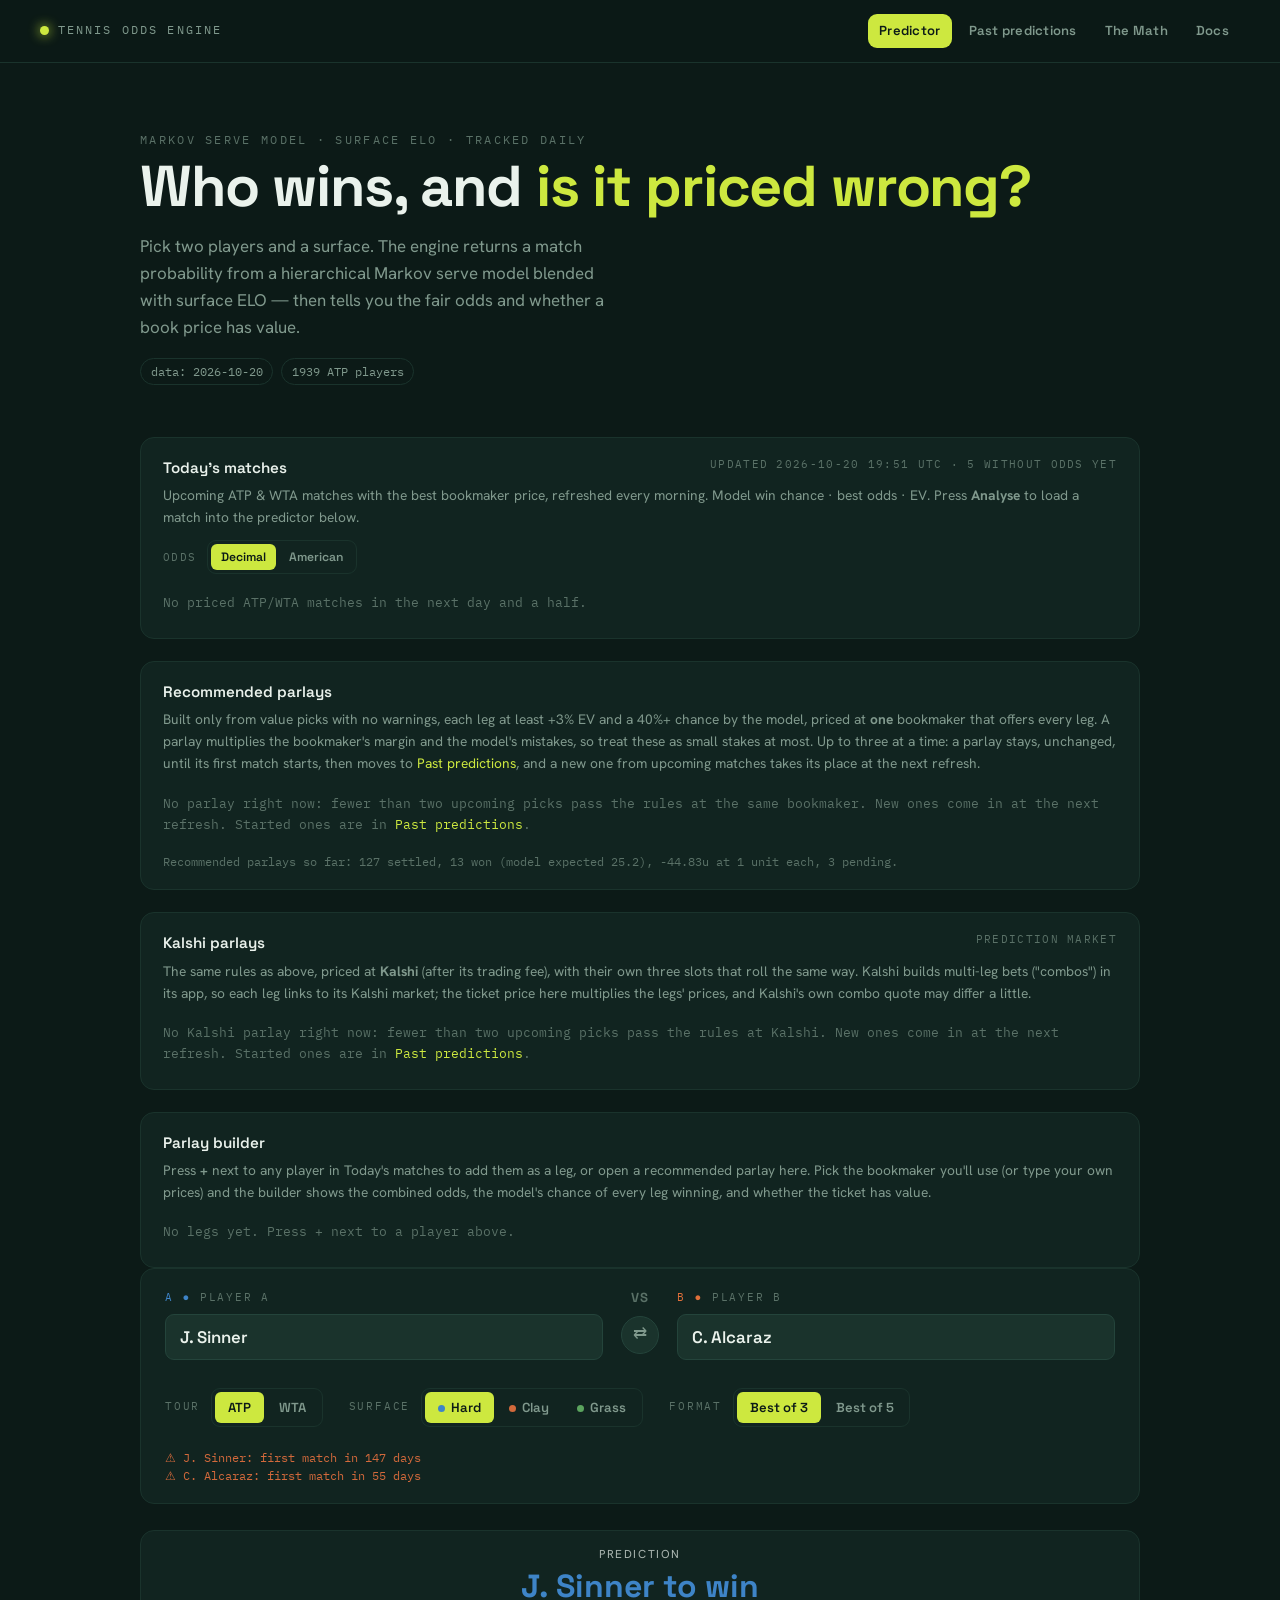
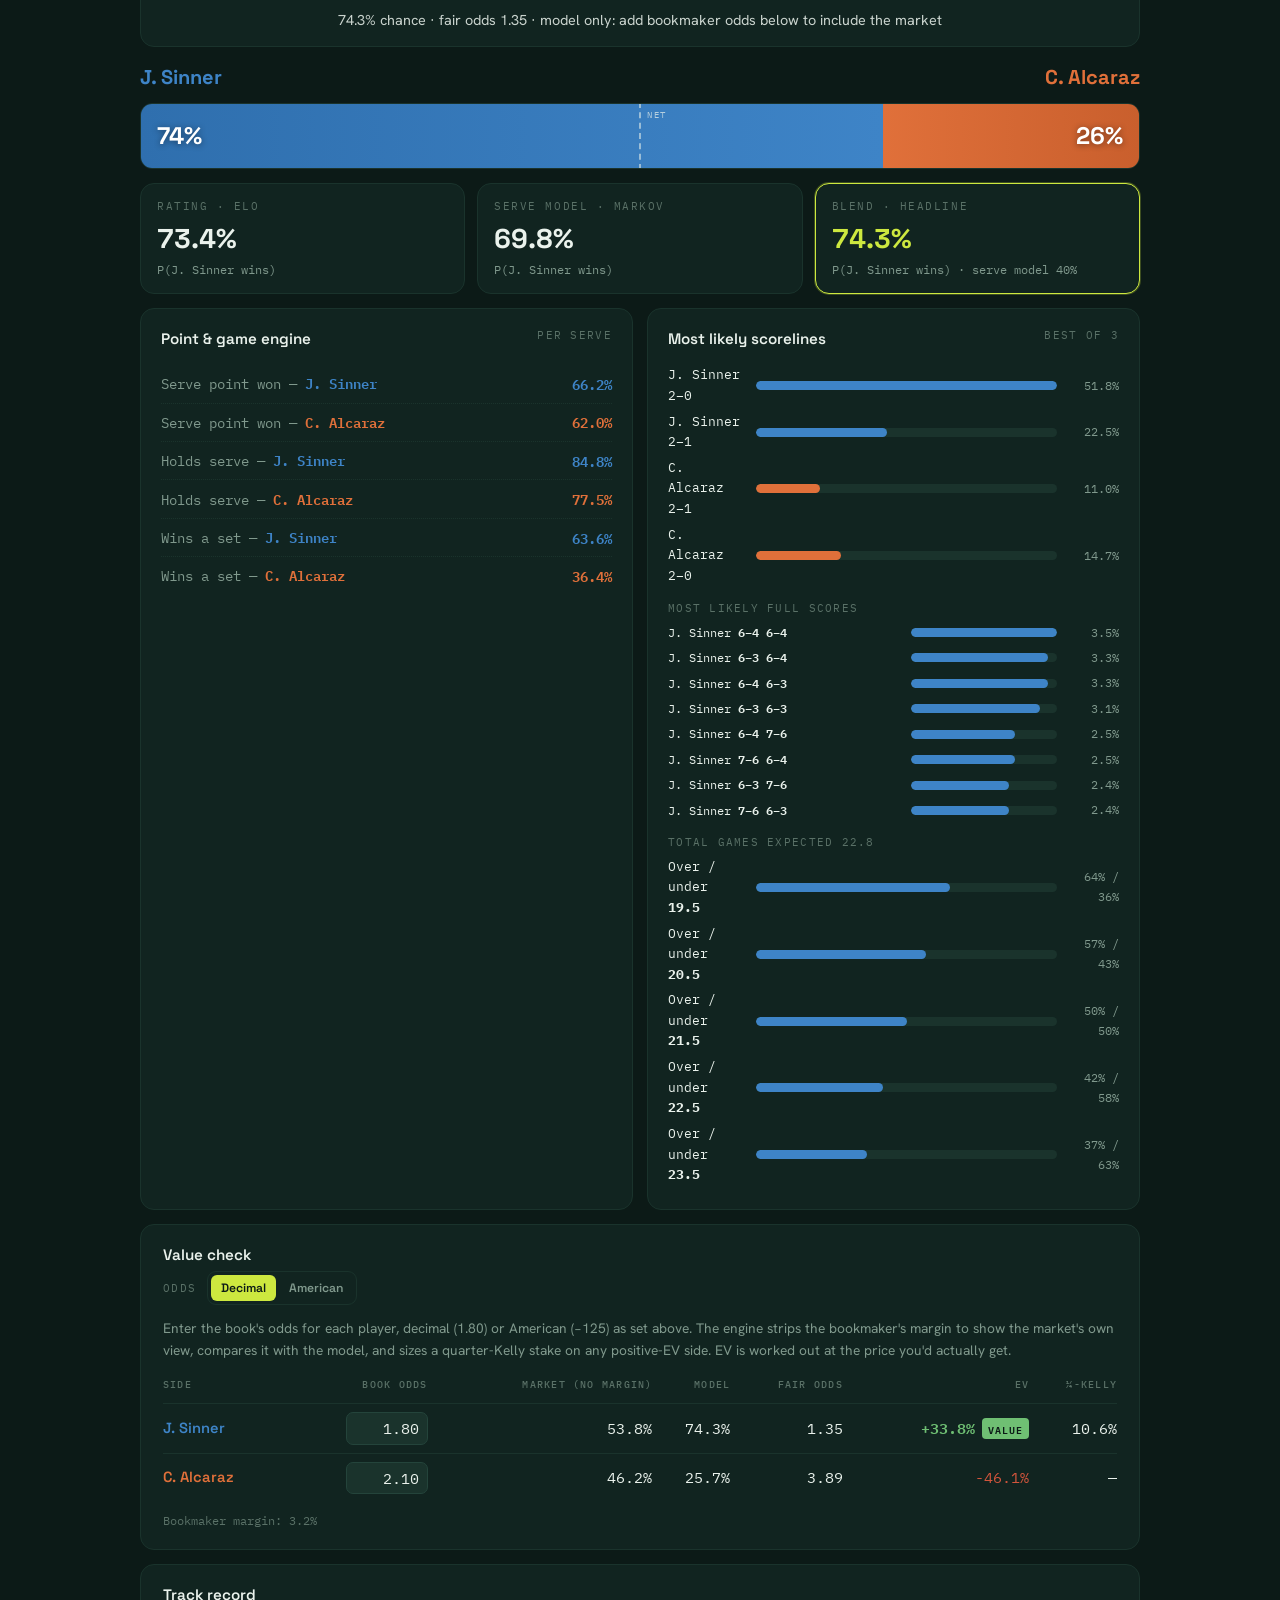
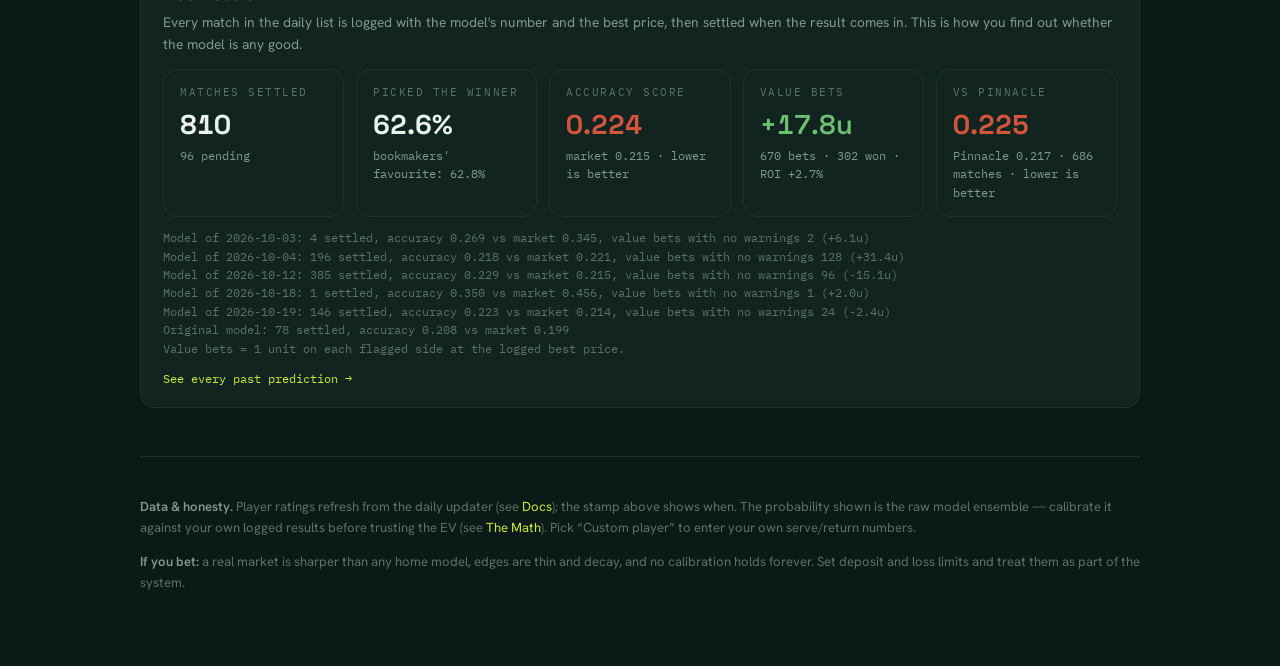
==== commit af675e0b: "Markets: set score before the name so it shows on phones Co-Authored-By: Claude Opus 5.5 <noreply@an" ====
--- a/index.html
+++ b/index.html
@@ -1079,11 +1079,11 @@
 /* Set betting and total games for a listed match (markets in matches.json), each with the
    model's chance, the best price, EV on the betting probability, and a + to parlay it. */
 const MK_OPEN = new Set();          // matches whose markets are open (kept across refreshes)
-function mkCell(m, mkt, sel, line, label, s){
+function mkCell(m, mkt, sel, line, label, s, tag){
   const ev = s.ev != null ? `<span class="${s.ev > 0 ? "ev-pos" : "ev-neg"}">${(s.ev >= 0 ? "+" : "") + (s.ev * 100).toFixed(1)}%</span>` : "";
   const px = s.best_odds ? `${OddsFmt.show(s.best_odds)}${s.book ? ` <small>${esc(s.book)}</small>` : ""}` : "<small>no price</small>";
   return `<div class="mk__sel"><button class="addleg" type="button" data-id="${esc(m.id)}" data-mkt="${mkt}" data-sel="${esc(sel)}"${line != null ? ` data-line="${line}"` : ""} aria-pressed="false" aria-label="Add ${esc(label)} to the parlay builder" title="Add to parlay">+</button>
-    <span class="mk__lab">${esc(label)}</span><span class="mk__nums">${pct(s.model)} · ${px} ${ev}</span></div>`;
+    <span class="mk__lab">${tag ? `<b>${esc(tag)}</b> ` : ""}${esc(label)}</span><span class="mk__nums">${pct(s.model)} · ${px} ${ev}</span></div>`;
 }
 function matchMarkets(m){
   const mk = m.markets; if(!mk) return "";
@@ -1093,7 +1093,7 @@
     return (b1 - a1 > 0) - (b2 - a2 > 0) || (a1 > b1 ? b1 - b2 : a2 - a1);
   });
   const setRows = sets.map(([k, v]) => { const [x, y] = k.split("-").map(Number);
-    return mkCell(m, "sets", k, null, `${(x > y ? m.a : m.b).name} ${Math.max(x, y)}-${Math.min(x, y)}`, v); }).join("");
+    return mkCell(m, "sets", k, null, (x > y ? m.a : m.b).name, v, `${Math.max(x, y)}-${Math.min(x, y)}`); }).join("");
   const totRows = (mk.totals || []).map(T => mkCell(m, "total", "over", T.line, `Over ${T.line}`, T.over) + mkCell(m, "total", "under", T.line, `Under ${T.line}`, T.under)).join("");
   return `<details class="mk" data-id="${esc(m.id)}"${MK_OPEN.has(m.id) ? " open" : ""}><summary>Set betting · total games (expected ${mk.exp_games})</summary>
     <div class="mk__grid"><div><div class="mk__h">Set betting</div>${setRows}</div><div><div class="mk__h">Total games</div>${totRows}</div></div>
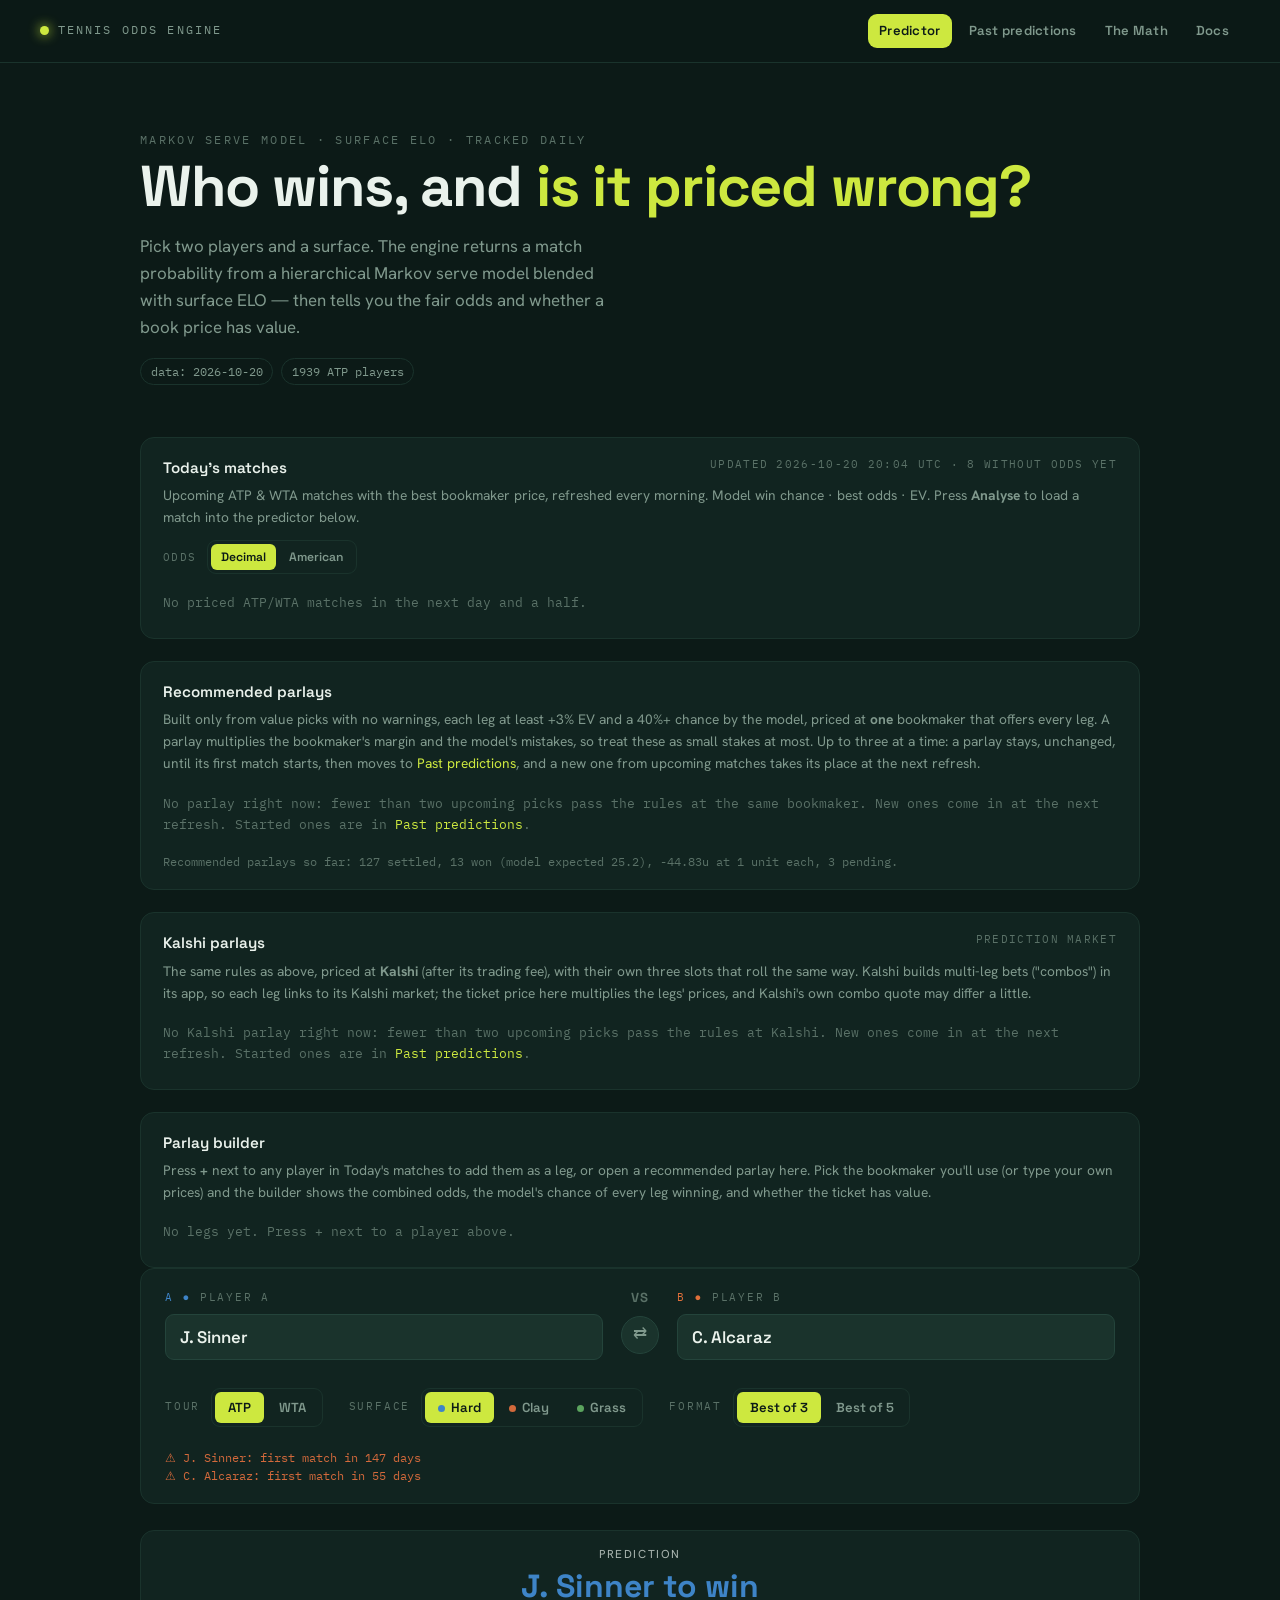
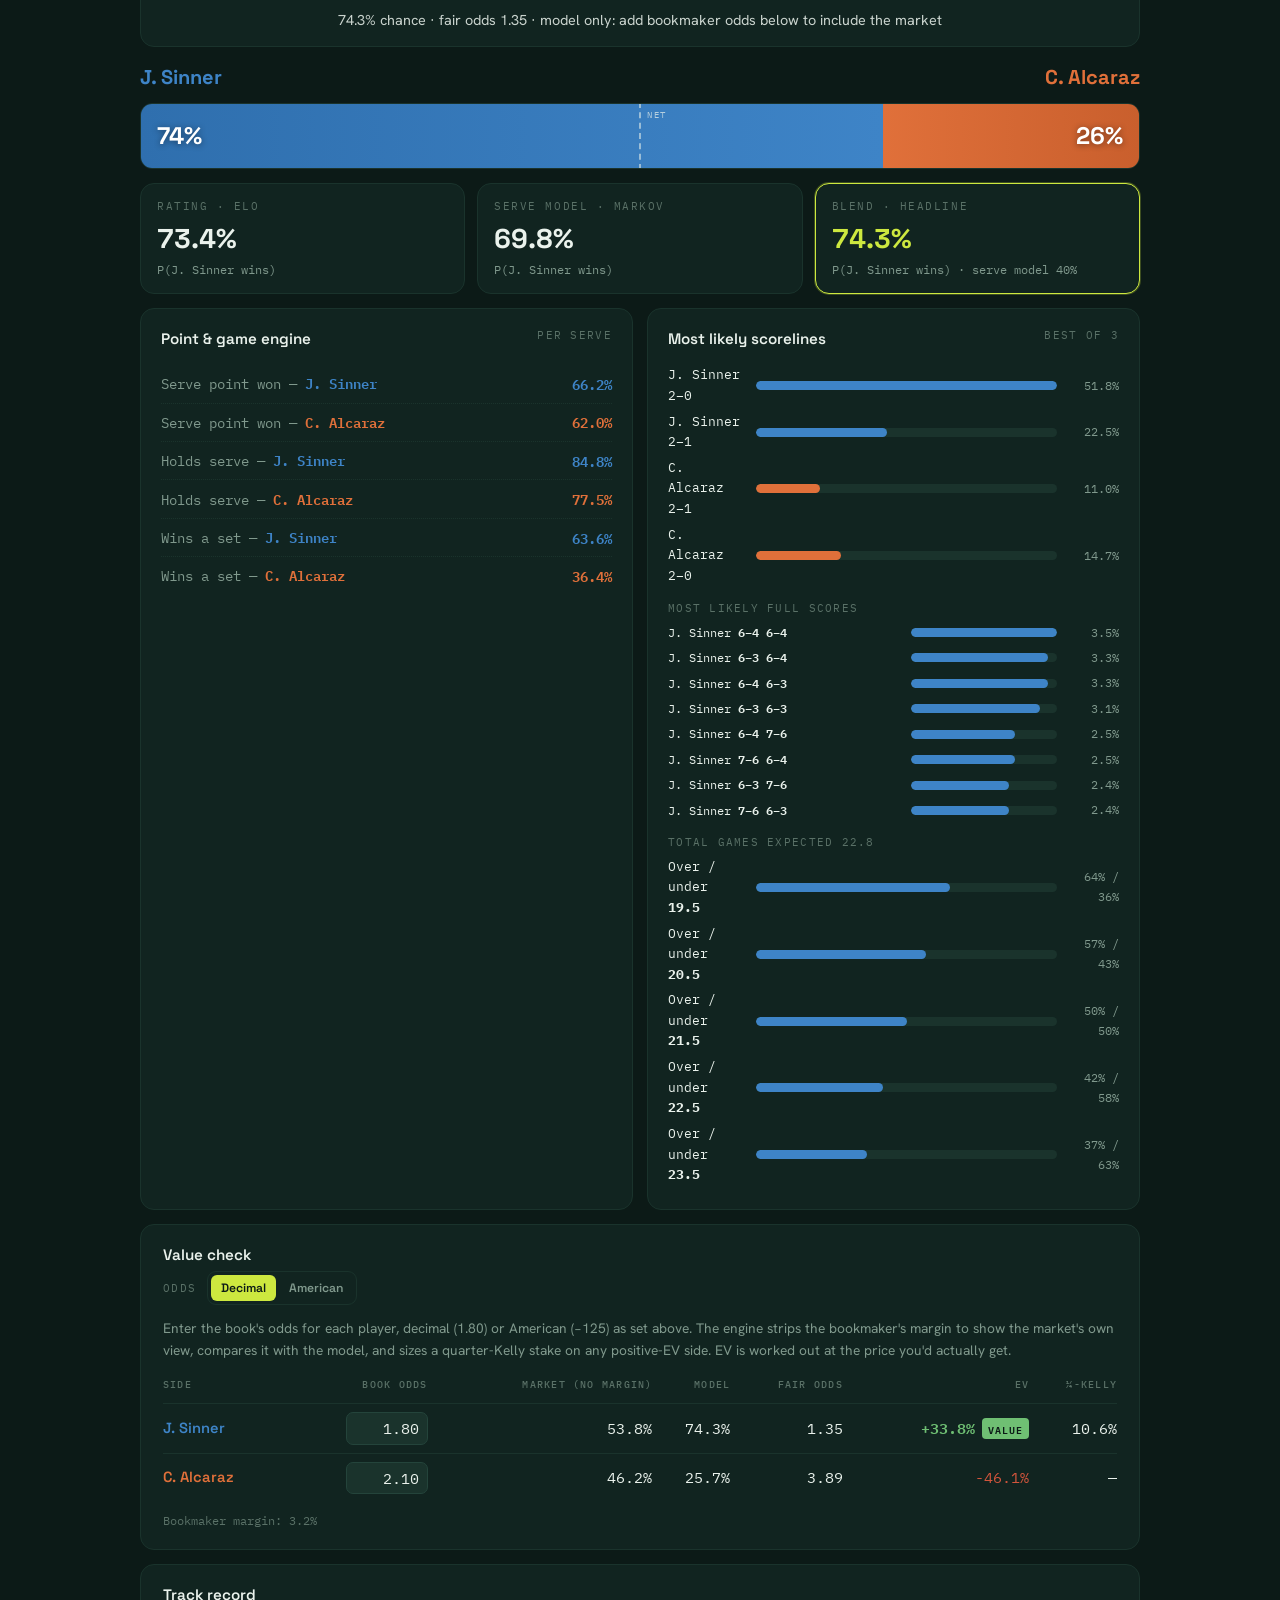
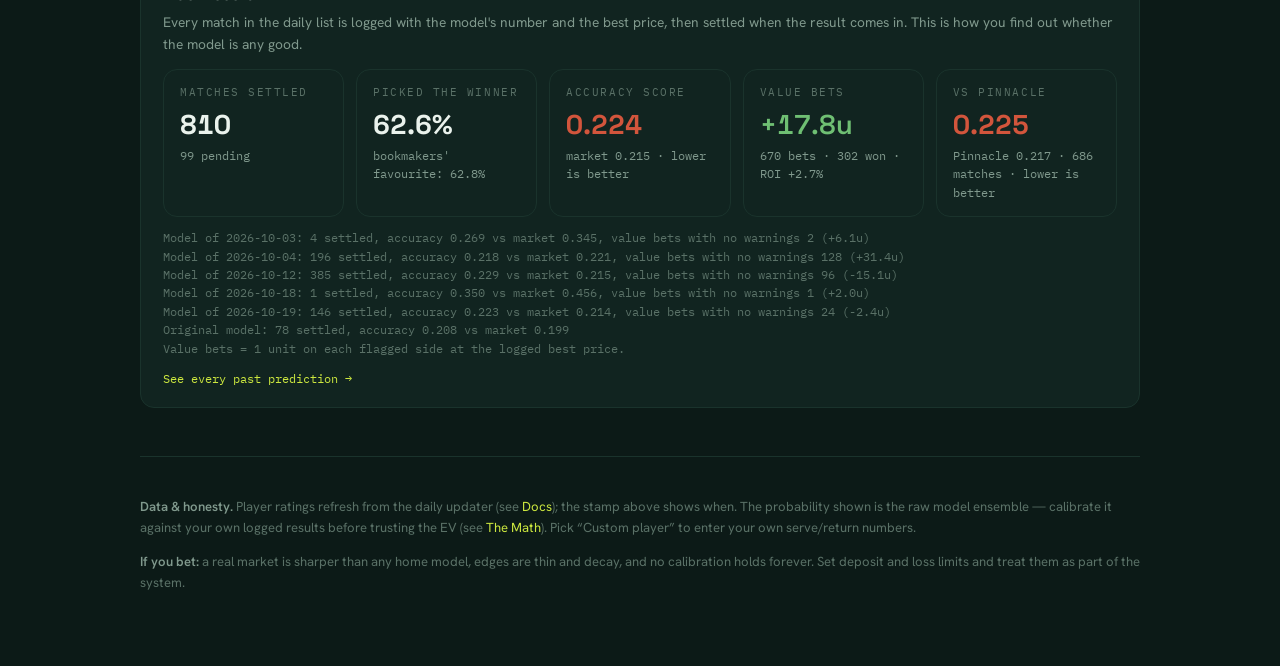
==== commit fa67280c: "Phone layout: one-column match cards, Analyse on its own row, value table contained A wide item in t" ====
--- a/index.html
+++ b/index.html
@@ -107,6 +107,7 @@
   .oddsbar{ display:flex; align-items:center; gap:.6rem; margin:0 0 12px; font-family:var(--mono); font-size:.66rem;
     letter-spacing:.14em; text-transform:uppercase; color:var(--faint); }
   .oddsbar .seg button{ padding:.3rem .65rem; font-size:.76rem; }
+  .evwrap{ overflow-x:auto; }          /* a narrow phone or large text scrolls the table, not the page */
   .evtable{ width:100%; border-collapse:collapse; }
   .evtable th{ font-family:var(--mono); font-size:.64rem; letter-spacing:.12em; text-transform:uppercase;
     color:var(--faint); text-align:right; font-weight:500; padding:0 0 10px; }
@@ -161,17 +162,22 @@
   .lv-p{ font-family:var(--mono); font-size:.8rem; text-align:right; color:var(--mute); }
   .lv-foot{ font-family:var(--mono); font-size:.68rem; color:var(--faint); margin-top:4px; display:flex; align-items:center; gap:10px; flex-wrap:wrap; }
   .lv-note{ margin-top:10px; }
-  .mk{ grid-column:2 / -1; margin-top:4px; font-family:var(--mono); font-size:.74rem; }
-  .mk summary{ cursor:pointer; color:var(--mute); padding:2px 0; }
-  .mk summary:hover{ color:var(--ball); }
-  .mk__grid{ display:grid; grid-template-columns:1fr 1fr; gap:4px 18px; margin-top:6px; }
-  @media (max-width:640px){ .mk__grid{ grid-template-columns:1fr; } }
-  .mk__h{ font-size:.66rem; letter-spacing:.12em; text-transform:uppercase; color:var(--ball); margin:2px 0 4px; }
-  .mk__sel{ display:grid; grid-template-columns:auto 1fr auto; gap:8px; align-items:center; padding:2px 0; }
-  .mk__lab{ overflow:hidden; text-overflow:ellipsis; white-space:nowrap; color:var(--text, inherit); }
-  .mk__nums{ color:var(--mute); white-space:nowrap; font-variant-numeric:tabular-nums; }
-  .mk__nums small{ color:var(--faint); }
-  .mk__note{ color:var(--faint); font-size:.66rem; margin-top:6px; line-height:1.45; }
+  .mkp__h{ font-family:var(--mono); font-size:.66rem; letter-spacing:.12em; text-transform:uppercase; color:var(--ball); margin:14px 0 6px; }
+  .mkp__h span{ color:var(--mute); letter-spacing:0; text-transform:none; }
+  .mkp__sets{ display:grid; grid-template-columns:repeat(auto-fill, minmax(150px, 1fr)); gap:8px; }
+  .mkc{ position:relative; background:var(--ink); border:1px solid var(--ink-3); border-radius:10px; padding:9px 10px 8px; font-family:var(--mono); font-size:.78rem; }
+  .mkc__top{ font-family:var(--display); font-weight:600; font-size:.9rem; line-height:1.25; padding-right:28px; margin-bottom:4px; overflow-wrap:anywhere; }
+  .mkc__top b{ font-family:var(--mono); }
+  .mkc__top .side-a{ color:var(--A); } .mkc__top .side-b{ color:var(--B); }
+  .mkc__row{ color:var(--mute); line-height:1.5; font-variant-numeric:tabular-nums; }
+  .mkc__row small{ color:var(--faint); } .mkc__row b{ color:var(--chalk); }
+  .mkc .mkp__add{ position:absolute; top:8px; right:6px; margin:0; }
+  .mkp__tot{ display:flex; flex-direction:column; gap:6px; }
+  .mkt{ display:grid; grid-template-columns:1fr auto 1fr; gap:8px; align-items:stretch; }
+  .mkt__line{ align-self:center; font-family:var(--mono); font-weight:600; font-size:.9rem; color:var(--ball); min-width:3.2ch; text-align:center; }
+  .mkt__cell{ display:flex; gap:8px; align-items:flex-start; background:var(--ink); border:1px solid var(--ink-3); border-radius:10px; padding:8px 10px; font-family:var(--mono); font-size:.78rem; }
+  .mkt__cell .mkp__add{ margin:0; }
+  .mkp__note{ font-family:var(--mono); font-size:.66rem; color:var(--faint); margin-top:12px; line-height:1.5; }
   .match__pick{ font-family:var(--mono); font-size:.76rem; color:var(--mute); margin-top:2px; }
   .match__pick b{ font-family:var(--display); font-size:.86rem; } .match__pick .pa{ color:var(--A); } .match__pick .pb{ color:var(--B); }
   .match__go{ font-family:var(--mono); font-size:.72rem; letter-spacing:.08em; text-transform:uppercase; cursor:pointer;
@@ -231,10 +237,14 @@
   .today__empty{ font-family:var(--mono); font-size:.82rem; color:var(--faint); padding:.4rem 0; }
 
   @media (max-width:760px){
-    .match{ grid-template-columns:1fr auto; }
-    .match__when{ grid-column:1 / -1; }
-    .match__extra{ grid-column:1 / -1; }
+    /* one column on phones: details full width, Analyse on its own row, so nothing in a
+       card can squeeze the names (a wide item in a side column used to) */
+    .match{ grid-template-columns:minmax(0, 1fr); }
+    .match__when, .match__who, .match__extra{ grid-column:1 / -1; }
+    .match__go{ grid-column:1 / -1; justify-self:stretch; padding:.55rem .6rem; }
     .match__p{ flex-direction:column; gap:0; }
+    .match__p .n{ white-space:normal; overflow-wrap:anywhere; }
+    .match__p .nums{ white-space:normal; }
     .match__who{ gap:8px; }
     .today h3 .hint{ float:none; display:block; margin-top:4px; }
     .controls{ grid-template-columns:1fr; }
@@ -248,6 +258,11 @@
     .panels{ grid-template-columns:1fr; }
     .evtable th:nth-child(3), .evtable td:nth-child(3),
     .evtable th:nth-child(5), .evtable td:nth-child(5){ display:none; }
+  }
+  @media (max-width:420px){
+    .evtable td{ font-size:.84rem; }
+    .evtable input{ width:66px; }
+    .evtable th{ letter-spacing:.06em; }
   }
 </style>
 </head>
@@ -416,7 +431,7 @@
     <p class="ev__lede">Enter the book's odds for each player, decimal (1.80) or American (−125) as set above. The engine strips the bookmaker's
       margin to show the market's own view, compares it with the model, and sizes a quarter-Kelly stake
       on any positive-EV side. EV is worked out at the price you'd actually get.</p>
-    <table class="evtable">
+    <div class="evwrap"><table class="evtable">
       <thead><tr><th>Side</th><th>Book odds</th><th>Market (no margin)</th><th>Model</th><th>Fair odds</th><th>EV</th><th>¼-Kelly</th></tr></thead>
       <tbody>
         <tr><td class="side-a" id="evNameA">A</td>
@@ -426,8 +441,19 @@
           <td><input id="oddsB" type="text" inputmode="decimal" autocomplete="off" value="2.10" aria-label="Player B odds"></td>
           <td id="impB">—</td><td id="modB">—</td><td id="fairB">—</td><td id="evB">—</td><td id="kelB">—</td></tr>
       </tbody>
-    </table>
+    </table></div>
     <div class="ev__margin" id="margin"></div>
+  </section>
+
+  <section class="ev mkp" id="mkPanel" hidden>
+    <h3>Set betting &amp; total games</h3>
+    <p class="ev__lede">For the match opened from Today's matches: the model's chance, the best bookmaker price and the EV
+      for each set score and total-games line. Press + to add one to the parlay builder.</p>
+    <div class="mkp__h">Set betting</div>
+    <div class="mkp__sets" id="mkSets"></div>
+    <div class="mkp__h">Total games <span id="mkExp"></span></div>
+    <div class="mkp__tot" id="mkTot"></div>
+    <div class="mkp__note">EV uses the bookmakers' no-margin chance (the model is shown for comparison). Legs from one match can be combined in the parlay builder; bookmakers price those as a bet builder.</div>
   </section>
 
 
@@ -722,6 +748,7 @@
   const {A,B,pa,pb,s,pMkv,pElo,pEns} = d;
   LAST = d;
   renderVerdict(A, B, pEns);
+  renderMarketsPanel();
   $("nameA").textContent = A.name; $("nameB").textContent = B.name;
   ["srvName","holdName","setName"].forEach(id => { $(id+"A").textContent = A.name; $(id+"B").textContent = B.name; });
   $("evNameA").textContent = A.name; $("evNameB").textContent = B.name;
@@ -1062,7 +1089,7 @@
   $("inA").value = nameFromKey(state.a); $("inB").value = nameFromKey(state.b);
   $("customA").classList.remove("show"); $("customB").classList.remove("show");
   setOddsInput("oddsA", m.a.best_odds); setOddsInput("oddsB", m.b.best_odds);
-  state.ctx = { a: m.a.key, b: m.b.key, market_a: m.a.market, level: m.level || "tour" };
+  state.ctx = { id: m.id, a: m.a.key, b: m.b.key, market_a: m.a.market, level: m.level || "tour" };
   renderEV(compute());
   if (m.no_odds) $("margin").textContent = "No bookmaker prices for this match yet: type the odds you're offered.";
   document.querySelector(".controls").scrollIntoView({ behavior:"smooth", block:"start" });
@@ -1076,28 +1103,46 @@
   return `<div class="match__p match__p--${cls}"><span class="n">${add}${esc(p.name)}</span>
     <span class="nums">${pct(p.model)} · ${OddsFmt.show(p.best_odds)} · <span class="${p.ev>0?"ev-pos":"ev-neg"}"${p.bet != null ? ` title="EV uses ${pct(p.bet)}: the bookmakers' consensus, sharpened, with a little of the model (the model alone loses against real prices)"` : ""}>${ev}</span>${p.ev>0?'<span class="badge badge--ev">value</span>':""}</span></div>`;
 }
-/* Set betting and total games for a listed match (markets in matches.json), each with the
-   model's chance, the best price, EV on the betting probability, and a + to parlay it. */
-const MK_OPEN = new Set();          // matches whose markets are open (kept across refreshes)
-function mkCell(m, mkt, sel, line, label, s, tag){
-  const ev = s.ev != null ? `<span class="${s.ev > 0 ? "ev-pos" : "ev-neg"}">${(s.ev >= 0 ? "+" : "") + (s.ev * 100).toFixed(1)}%</span>` : "";
-  const px = s.best_odds ? `${OddsFmt.show(s.best_odds)}${s.book ? ` <small>${esc(s.book)}</small>` : ""}` : "<small>no price</small>";
-  return `<div class="mk__sel"><button class="addleg" type="button" data-id="${esc(m.id)}" data-mkt="${mkt}" data-sel="${esc(sel)}"${line != null ? ` data-line="${line}"` : ""} aria-pressed="false" aria-label="Add ${esc(label)} to the parlay builder" title="Add to parlay">+</button>
-    <span class="mk__lab">${tag ? `<b>${esc(tag)}</b> ` : ""}${esc(label)}</span><span class="mk__nums">${pct(s.model)} · ${px} ${ev}</span></div>`;
-}
-function matchMarkets(m){
-  const mk = m.markets; if(!mk) return "";
-  const need = m.best_of === 5 ? 3 : 2;
+/* Set betting and total games for the match opened in the predictor (markets in
+   matches.json, already loaded with the list): model chance, best price, EV, + to parlay. */
+function ctxMatch(){
+  const c = state.ctx;
+  if(!c || !c.id || !MATCHES) return null;
+  if(!((c.a === state.a && c.b === state.b) || (c.a === state.b && c.b === state.a))) return null;
+  return (MATCHES.matches || []).find(m => m.id === c.id) || null;
+}
+function mkNums(s){
+  const ev = s.ev != null ? `<span class="${s.ev > 0 ? "ev-pos" : "ev-neg"}">EV ${(s.ev >= 0 ? "+" : "") + (s.ev * 100).toFixed(1)}%</span>` : "";
+  const px = s.best_odds ? `${OddsFmt.show(s.best_odds)}${s.book ? ` <small>${esc(s.book)}</small>` : ""}` : "<small>no price yet</small>";
+  return { model: pct(s.model), px, ev };
+}
+function mkAdd(m, mkt, sel, line, label){
+  return `<button class="addleg mkp__add" type="button" data-id="${esc(m.id)}" data-mkt="${mkt}" data-sel="${esc(sel)}"${line != null ? ` data-line="${line}"` : ""} aria-pressed="false" aria-label="Add ${esc(label)} to the parlay builder" title="Add to parlay">+</button>`;
+}
+function renderMarketsPanel(){
+  const el = $("mkPanel"), m = ctxMatch();
+  if(!m || !m.markets){ el.hidden = true; return; }
+  el.hidden = false;
+  const mk = m.markets, aName = nameFromKey(state.a);
   const sets = Object.entries(mk.sets || {}).sort(([x], [y]) => {
     const [a1, b1] = x.split("-").map(Number), [a2, b2] = y.split("-").map(Number);
-    return (b1 - a1 > 0) - (b2 - a2 > 0) || (a1 > b1 ? b1 - b2 : a2 - a1);
+    return (b1 > a1) - (b2 > a2) || (a1 > b1 ? b1 - b2 : a2 - a1);
   });
-  const setRows = sets.map(([k, v]) => { const [x, y] = k.split("-").map(Number);
-    return mkCell(m, "sets", k, null, (x > y ? m.a : m.b).name, v, `${Math.max(x, y)}-${Math.min(x, y)}`); }).join("");
-  const totRows = (mk.totals || []).map(T => mkCell(m, "total", "over", T.line, `Over ${T.line}`, T.over) + mkCell(m, "total", "under", T.line, `Under ${T.line}`, T.under)).join("");
-  return `<details class="mk" data-id="${esc(m.id)}"${MK_OPEN.has(m.id) ? " open" : ""}><summary>Set betting · total games (expected ${mk.exp_games})</summary>
-    <div class="mk__grid"><div><div class="mk__h">Set betting</div>${setRows}</div><div><div class="mk__h">Total games</div>${totRows}</div></div>
-    <div class="mk__note">Model chance · best price · EV. EV uses the bookmakers' no-margin chance (the model is shown for comparison); legs from one match can be combined in the parlay builder.</div></details>`;
+  $("mkSets").innerHTML = sets.map(([k, s]) => {
+    const [x, y] = k.split("-").map(Number), who = (x > y ? m.a : m.b).name, score = `${Math.max(x, y)}-${Math.min(x, y)}`;
+    const side = looseName(who) === looseName(aName) ? "a" : "b", n = mkNums(s);
+    return `<div class="mkc">${mkAdd(m, "sets", k, null, `${who} ${score}`)}
+      <div class="mkc__top"><b>${score}</b> <span class="side-${side}">${esc(who)}</span></div>
+      <div class="mkc__row">model ${n.model}</div><div class="mkc__row">${n.px}</div><div class="mkc__row">${n.ev}</div></div>`;
+  }).join("");
+  $("mkExp").textContent = `· expected ${mk.exp_games}`;
+  const cell = (T, side) => { const s = T[side], n = mkNums(s);
+    return `<div class="mkt__cell mkt__cell--${side}">${mkAdd(m, "total", side, T.line, `${side === "over" ? "Over" : "Under"} ${T.line} games`)}
+      <div><div class="mkc__row"><b>${side === "over" ? "Over" : "Under"}</b> ${n.model}</div><div class="mkc__row">${n.px}</div><div class="mkc__row">${n.ev}</div></div></div>`; };
+  $("mkTot").innerHTML = (mk.totals || []).map(T => `<div class="mkt">${cell(T, "over")}<div class="mkt__line">${T.line}</div>${cell(T, "under")}</div>`).join("");
+  el.querySelectorAll(".addleg").forEach(b => b.addEventListener("click", () =>
+    pbToggle(b.dataset.id, b.dataset.mkt, b.dataset.sel, b.dataset.line != null ? +b.dataset.line : undefined)));
+  pbSyncButtons();
 }
 /* The winner pick, as in the predictor's verdict: the betting probability when the match
    is priced (market and model, the sharper number), the model's otherwise. */
@@ -1281,7 +1326,7 @@
       <div class="match__when">${when(m) ? fmt.format(new Date(when(m))) : ""}<br>${esc(m.tournament)} · ${m.surface}${m.indoor ? " (indoor)" : ""}${m.surface_known === false ? "?" : ""} · Bo${m.best_of}</div>
       <div class="match__who">${matchSide("a", m.a, m)}${matchSide("b", m.b, m)}${matchPick(m)}${liveLine(m)}</div>
       <button class="match__go" type="button" data-i="${i}">Analyse</button>
-      ${matchExtras(m)}${matchMarkets(m)}</div>`;
+      ${matchExtras(m)}</div>`;
   const stale = LIVE && Date.parse(LIVE.updated) < Date.now() - 10*60e3
     ? `<div class="today__empty">Live scores paused: last update ${hhmm(LIVE.updated)}.</div>` : "";
   const shown = TODAY_TAB === LIVE_TAB
@@ -1299,7 +1344,6 @@
     loadMatch(b.classList.contains("lv-go") ? j.matches[+b.dataset.i] : ms[+b.dataset.i])));
   list.querySelectorAll(".addleg").forEach(b => b.addEventListener("click", () =>
     pbToggle(b.dataset.id, b.dataset.mkt || "win", b.dataset.sel || b.dataset.side, b.dataset.line != null ? +b.dataset.line : undefined)));
-  list.querySelectorAll("details.mk").forEach(d => d.addEventListener("toggle", () => { d.open ? MK_OPEN.add(d.dataset.id) : MK_OPEN.delete(d.dataset.id); }));
   pbSyncButtons();
 }
 function renderRecord(r){
@@ -1373,6 +1417,7 @@
     const j = r.ok ? await r.json() : null;
     MATCHES = j;
     if (LAST) renderEV(compute());      // the verdict can use the market now
+    renderMarketsPanel();
     renderToday(j); renderBuilder(); renderRecord(j && j.record); renderParlays(j);
   }catch(e){ renderToday(null); renderRecord(null); renderParlays(null); renderBuilder(); }
 }
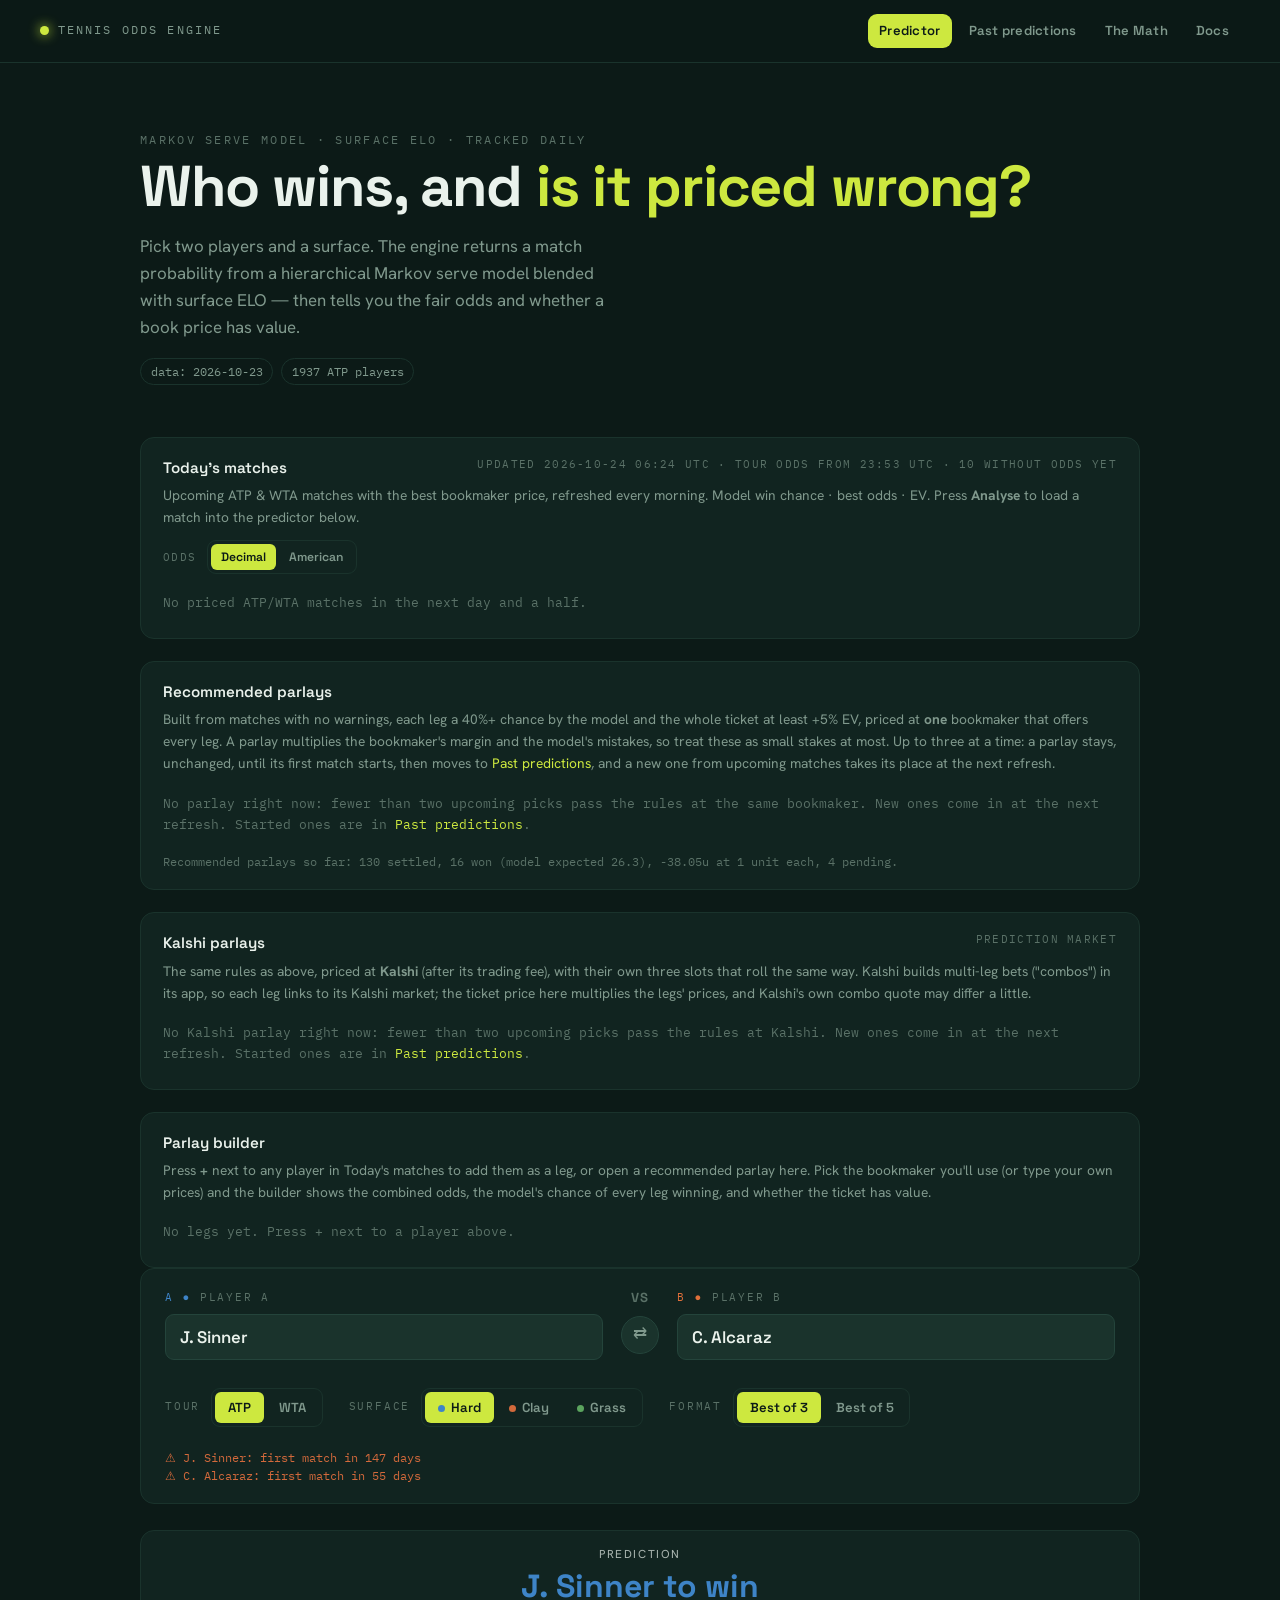
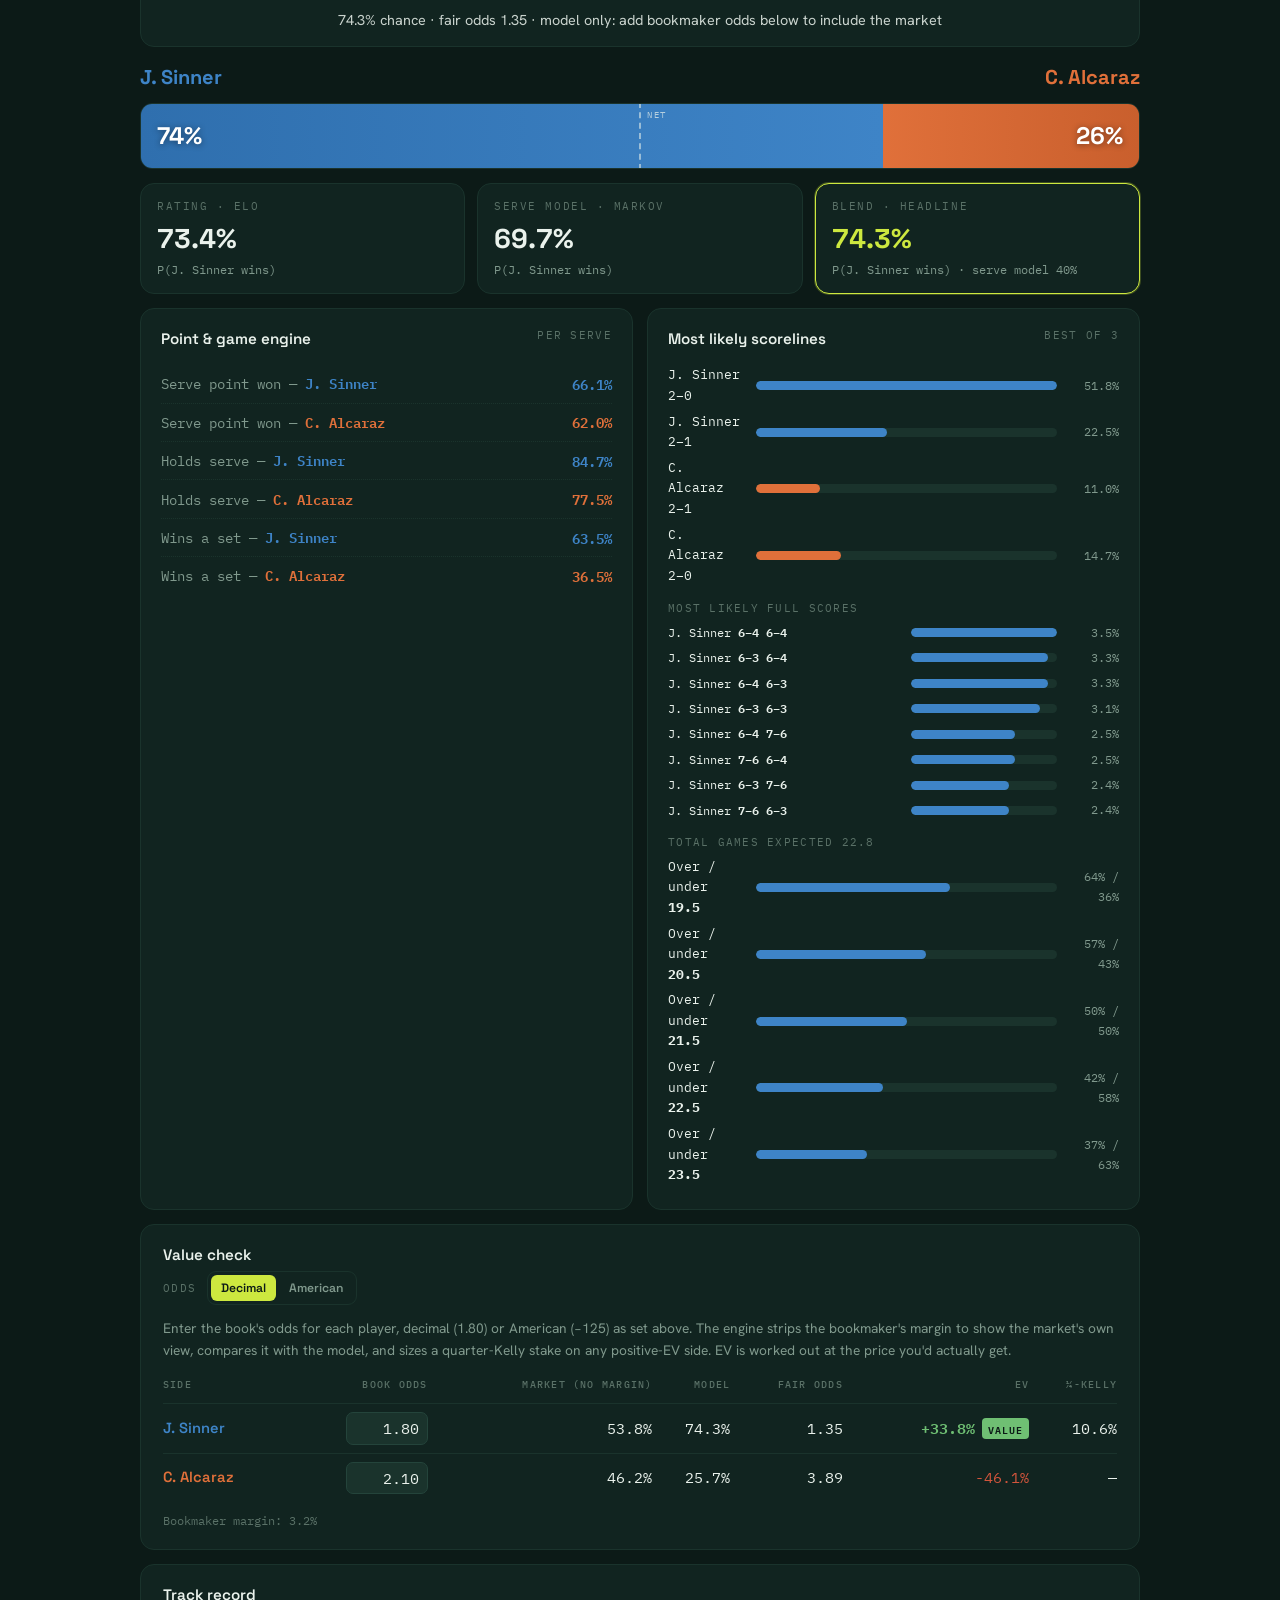
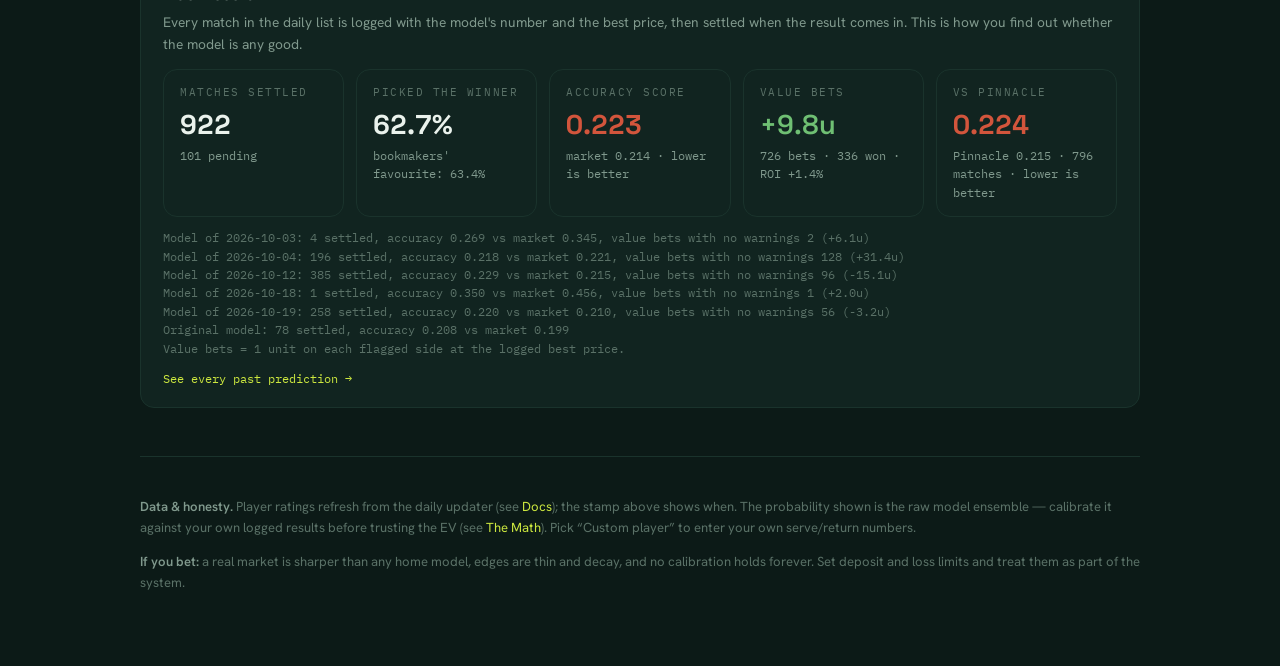
==== commit 65e391bd: "Parlays: drop the +3% EV rule on each leg A leg now only needs a 40%+ chance by the model; the whole" ====
--- a/index.html
+++ b/index.html
@@ -301,8 +301,8 @@
 
   <section class="today parlays" id="parlays">
     <h3>Recommended parlays <span class="hint" id="parlayStamp"></span></h3>
-    <p class="today__lede">Built only from value picks with no warnings, each leg at least +3% EV and a 40%+
-      chance by the model, priced at <b>one</b> bookmaker that offers every leg. A parlay multiplies the
+    <p class="today__lede">Built from matches with no warnings, each leg a 40%+ chance by the model and the
+      whole ticket at least +5% EV, priced at <b>one</b> bookmaker that offers every leg. A parlay multiplies the
       bookmaker's margin and the model's mistakes, so treat these as small stakes at most.
       Up to three at a time: a parlay stays, unchanged, until its first match starts, then moves to
       <a href="history.html">Past predictions</a>, and a new one from upcoming matches takes its place at the next refresh.</p>
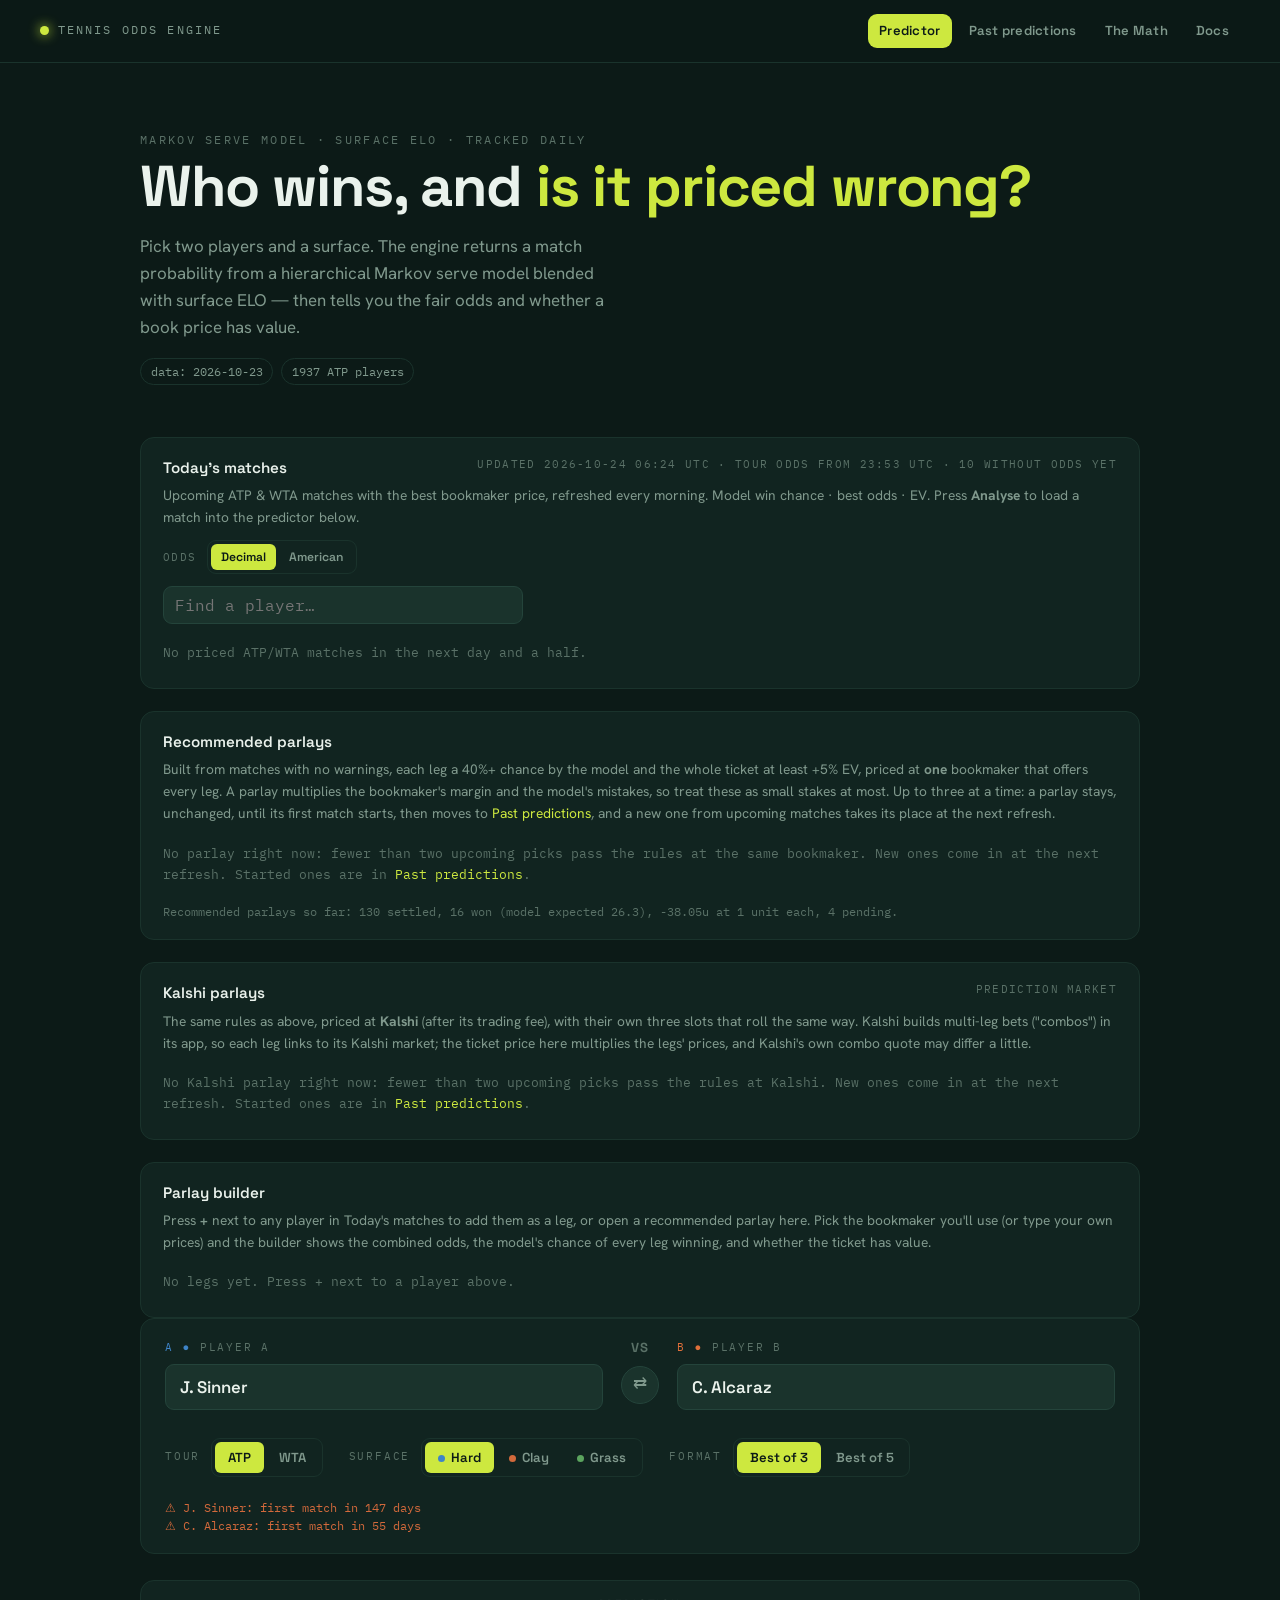
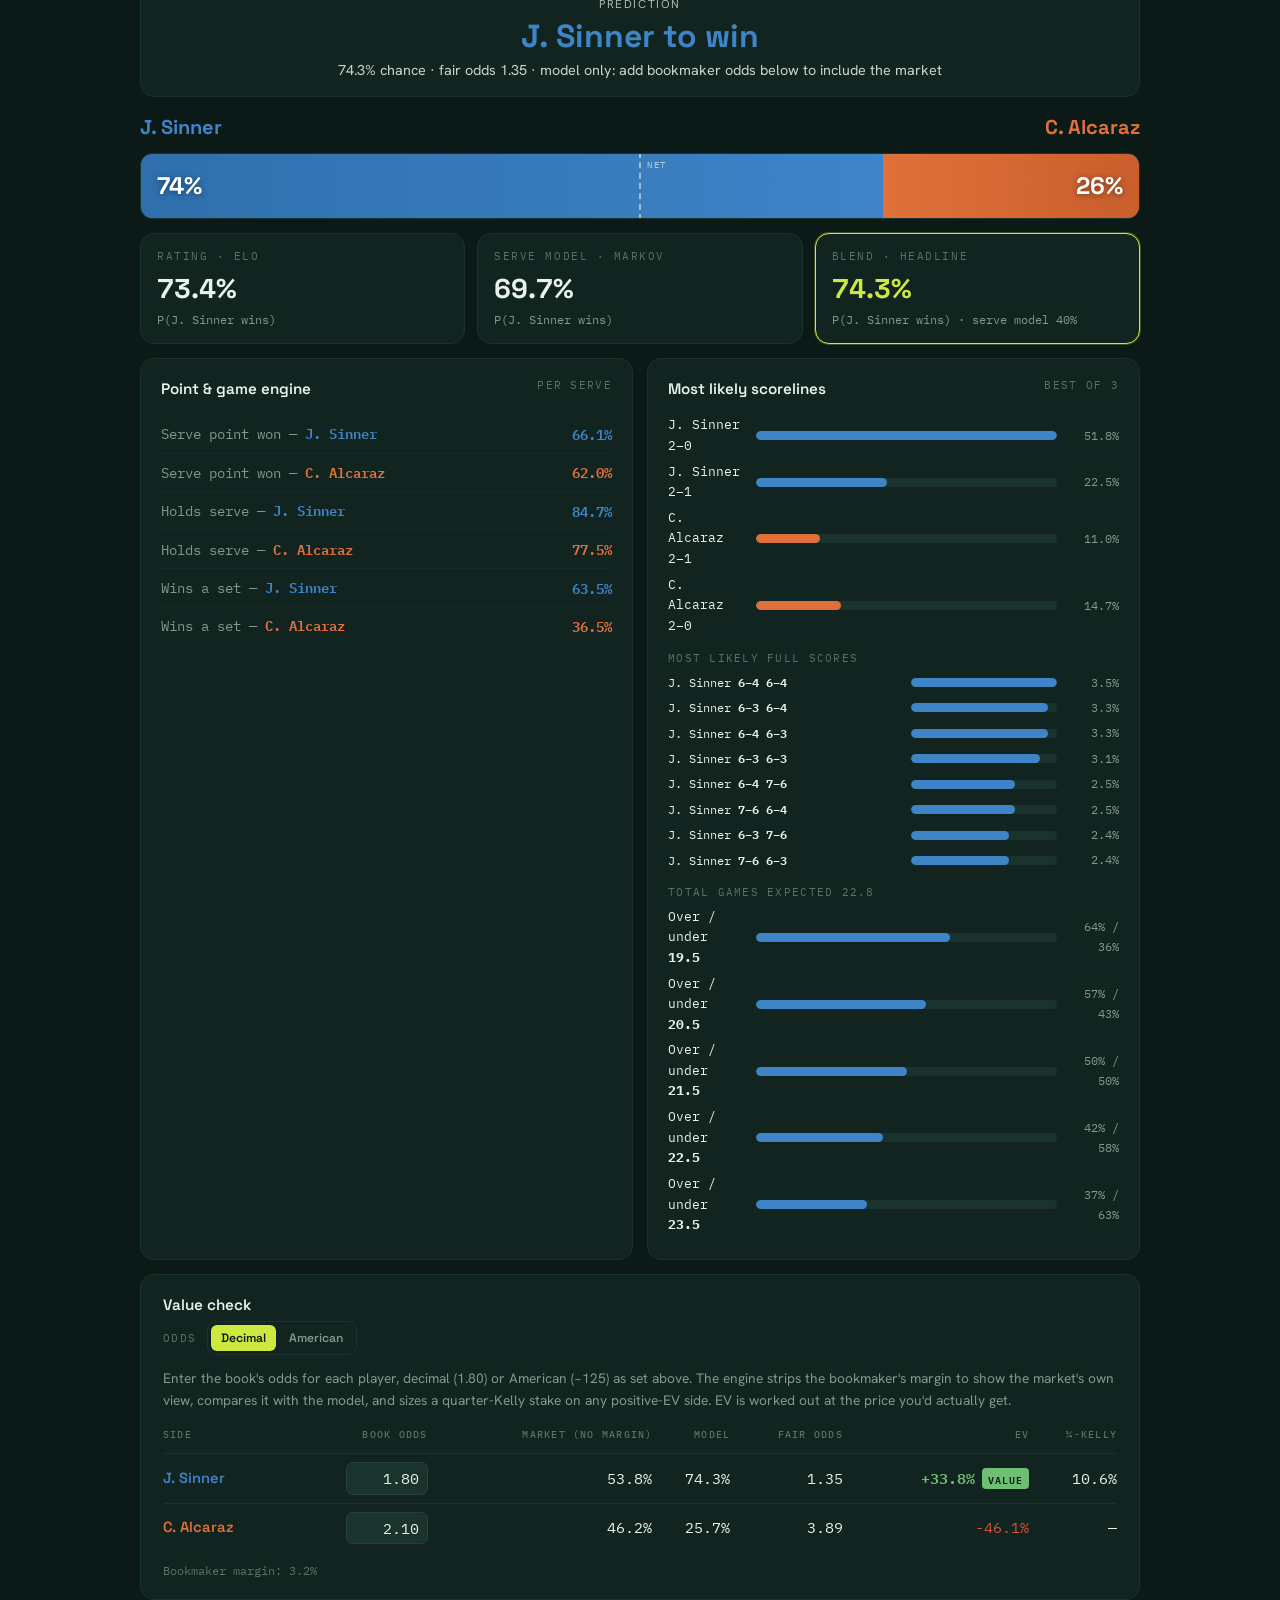
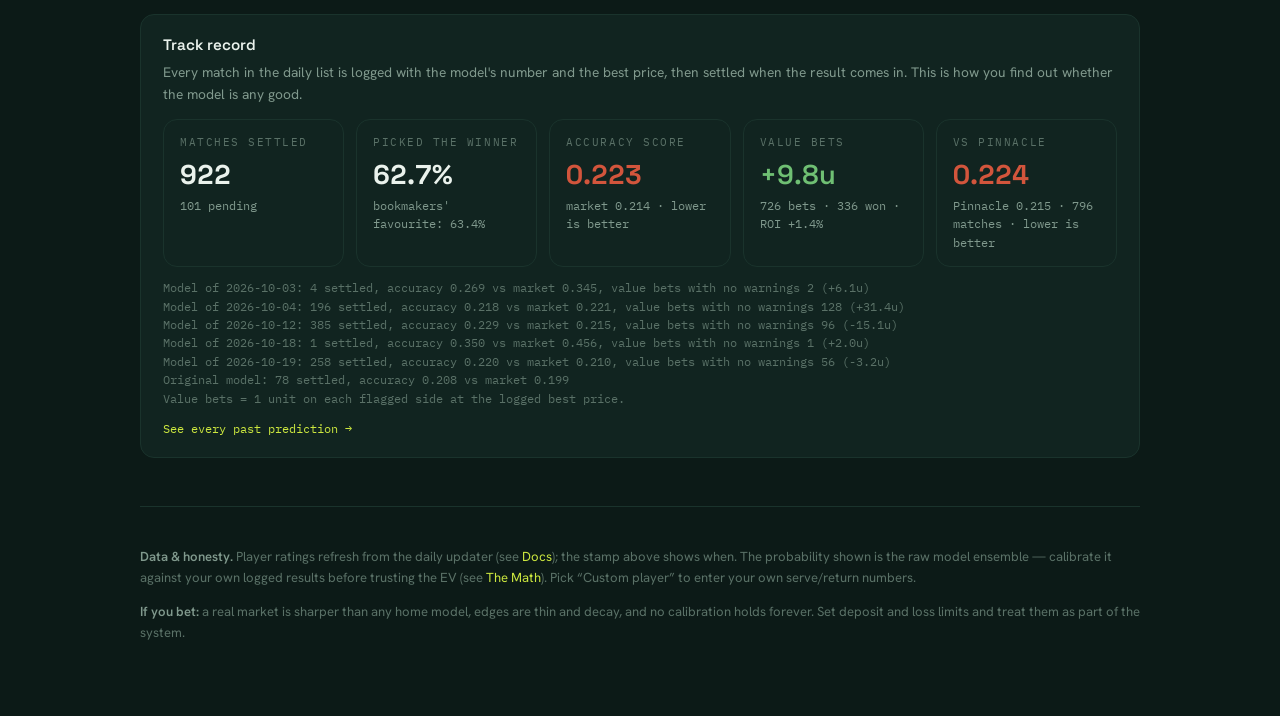
==== commit fb1b9af9: "Today's matches: keep the tournament strip in place, wrap it on desktop, add player search - Tapping" ====
--- a/index.html
+++ b/index.html
@@ -202,6 +202,13 @@
   .ttabs button[aria-selected="true"]{ background:var(--ball); border-color:var(--ball); color:var(--ink); }
   .ttabs button[aria-selected="true"] span{ color:var(--ink); }
   .ttabs button.ttabs__ch{ border-style:dashed; }
+  /* a mouse wheel can't scroll the strip sideways, so with a mouse every tab wraps into view */
+  @media (hover:hover) and (pointer:fine){ .ttabs{ flex-wrap:wrap; overflow-x:visible; } }
+  .tsearch{ margin:0 0 12px; }
+  .tsearch input{ width:100%; max-width:360px; font-family:var(--mono); font-size:1rem; color:var(--chalk); background:var(--ink-3);
+    border:1px solid var(--ink-4); border-radius:var(--r-sm); padding:.5rem .7rem; }   /* 16px+: iPhones zoom into smaller text boxes */
+  .tsearch input:focus{ outline:none; border-color:var(--ball); }
+  .tsearch__n{ font-family:var(--mono); font-size:.72rem; color:var(--mute); margin:0 0 4px; }
   .ttour__head{ font-family:var(--mono); font-size:.68rem; letter-spacing:.14em; text-transform:uppercase; color:var(--ball); margin:14px 0 2px; }
   .parlay__legs .who a{ font-family:var(--mono); font-size:.7rem; margin-left:.3rem; }
   .addleg{ width:22px; height:22px; margin-right:.45rem; vertical-align:1px; flex:0 0 auto; cursor:pointer; line-height:1;
@@ -296,6 +303,8 @@
     <p class="today__lede">Upcoming ATP &amp; WTA matches with the best bookmaker price, refreshed every
       morning. Model win chance · best odds · EV. Press <b>Analyse</b> to load a match into the predictor below.</p>
     <div class="oddsbar">Odds <div class="seg" data-odds-toggle role="group" aria-label="Odds format"></div></div>
+    <div class="tsearch"><input id="todaySearch" type="search" autocomplete="off" spellcheck="false"
+      placeholder="Find a player…" aria-label="Find a player in today's matches" aria-controls="todayList"></div>
     <div class="today__list" id="todayList"><div class="today__empty">Loading…</div></div>
   </section>
 
@@ -1282,7 +1291,19 @@
     <div class="lv-foot">${lc ? "Chance to win now (model, from the live score)" + pre : "No model numbers: a player isn't in our data yet"}${i >= 0 ? ` <button class="match__go lv-go" type="button" data-i="${i}">Analyse</button>` : ""}</div></div>`;
 }
 
-let TODAY_TAB = "";
+let TODAY_TAB = "", TODAY_Q = "";
+const nameWords = s => String(s || "").normalize("NFD").replace(/[\u0300-\u036f]/g, "").toLowerCase().split(/[^a-z0-9]+/).filter(Boolean);
+// Does a name match every word typed? "medv", "daniil medvedev" and "d medvedev" all find
+// "D. Medvedev" (a typed first name matches the initial, but a first name alone finds nobody).
+function nameHit(name, words){
+  const t = nameWords(name);
+  let surname = false;
+  for (const w of words){
+    if (t.some(x => x.length > 1 && (x.startsWith(w) || (w.length >= 3 && x.includes(w))))) surname = true;
+    else if (!t.some(x => x.length === 1 && w.startsWith(x))) return false;
+  }
+  return surname;
+}
 // the tab is remembered for this visit only, so the site always opens on All
 try { TODAY_TAB = sessionStorage.getItem("todayTab") || ""; localStorage.removeItem("todayTab"); } catch (e) { /* storage blocked */ }
 function renderToday(j){
@@ -1321,6 +1342,8 @@
   const tabs = `<div class="ttabs" role="tablist">${liveTab}${["", ...tourEv, ...(chEv.length ? [CH] : []), ...chEv].map(t =>
       `<button type="button" role="tab" data-t="${esc(t)}" aria-selected="${t === TODAY_TAB}"${t === CH ? ' class="ttabs__ch"' : ""}>${label(t)} <span>${count(t)}</span></button>`
     ).join("")}</div>`;
+  // a player search looks through every tournament, whatever the tab
+  const q = nameWords(TODAY_Q), hit = m => nameHit(m.a.name, q) || nameHit(m.b.name, q);
   const when = m => { const L = liveFor(m); return (L && L.e.start) || m.start; };   // the latest start time
   const card = (m, i) => `<div class="match">
       <div class="match__when">${when(m) ? fmt.format(new Date(when(m))) : ""}<br>${esc(m.tournament)} · ${m.surface}${m.indoor ? " (indoor)" : ""}${m.surface_known === false ? "?" : ""} · Bo${m.best_of}</div>
@@ -1329,12 +1352,28 @@
       ${matchExtras(m)}</div>`;
   const stale = LIVE && Date.parse(LIVE.updated) < Date.now() - 10*60e3
     ? `<div class="today__empty">Live scores paused: last update ${hhmm(LIVE.updated)}.</div>` : "";
-  const shown = TODAY_TAB === LIVE_TAB
+  const nHit = q.length ? ms.filter(hit).length : 0;
+  const shown = q.length
+    ? `<div class="tsearch__n">${nHit ? `${nHit} match${nHit === 1 ? "" : "es"} for “${esc(TODAY_Q.trim())}”` : ""}</div>`
+      + (nHit ? tours.filter(t => ms.some(m => m.tournament === t && hit(m))).map(t =>
+        `<div class="ttour"><div class="ttour__head">${esc(t)}</div>${ms.map((m, i) => m.tournament === t && hit(m) ? card(m, i) : "").join("")}</div>`).join("")
+        : `<div class="today__empty">No upcoming match for “${esc(TODAY_Q.trim())}”. Try part of the surname.</div>`)
+    : TODAY_TAB === LIVE_TAB
     ? stale + (liveN ? (LIVE.live || []).map(liveCard).join("") : '<div class="today__empty">No ATP, WTA or Challenger singles in play right now.</div>')
       + `<div class="match__pin lv-note">Scores refresh about every minute (as of ${hhmm(LIVE.updated)}). The chance to win now runs the model's point-by-point chain from the score.</div>`
     : (TODAY_TAB === CH ? chEv : TODAY_TAB ? [TODAY_TAB] : tours).map(t =>
       `<div class="ttour"><div class="ttour__head">${esc(t)}</div>${ms.map((m, i) => m.tournament === t ? card(m, i) : "").join("")}</div>`).join("");
-  list.innerHTML = tabs + shown;
+  // re-rendering (a tab tap, the minute's live scores) would scroll the strip back to its
+  // start, so it keeps where it was, with the chosen tab in view
+  const old = list.querySelector(".ttabs"), x0 = old ? old.scrollLeft : 0;
+  list.innerHTML = (q.length ? "" : tabs) + shown;
+  const strip = list.querySelector(".ttabs"), sel = strip && strip.querySelector('[aria-selected="true"]');
+  if (strip && sel){
+    strip.scrollLeft = x0;
+    const a = strip.getBoundingClientRect(), b = sel.getBoundingClientRect();
+    if (b.left < a.left) strip.scrollLeft -= a.left - b.left + 12;
+    else if (b.right > a.right) strip.scrollLeft += b.right - a.right + 12;
+  }
   list.querySelectorAll(".ttabs button").forEach(b => b.addEventListener("click", () => {
     TODAY_TAB = b.dataset.t;
     try { sessionStorage.setItem("todayTab", TODAY_TAB); } catch (e) { /* storage blocked */ }
@@ -1423,6 +1462,10 @@
 }
 
 bindSeg("segSurface", "surface");
+$("todaySearch").addEventListener("input", e => { TODAY_Q = e.target.value; if (MATCHES) renderToday(MATCHES); });
+$("todaySearch").addEventListener("keydown", e => {
+  if (e.key === "Escape" && e.target.value){ e.target.value = TODAY_Q = ""; if (MATCHES) renderToday(MATCHES); }
+});
 bindSeg("segFormat", "bestOf", v => parseInt(v,10));
 $("segTour").querySelectorAll("button").forEach(btn => btn.addEventListener("click", () => {
   if(btn.dataset.v === state.tour) return;
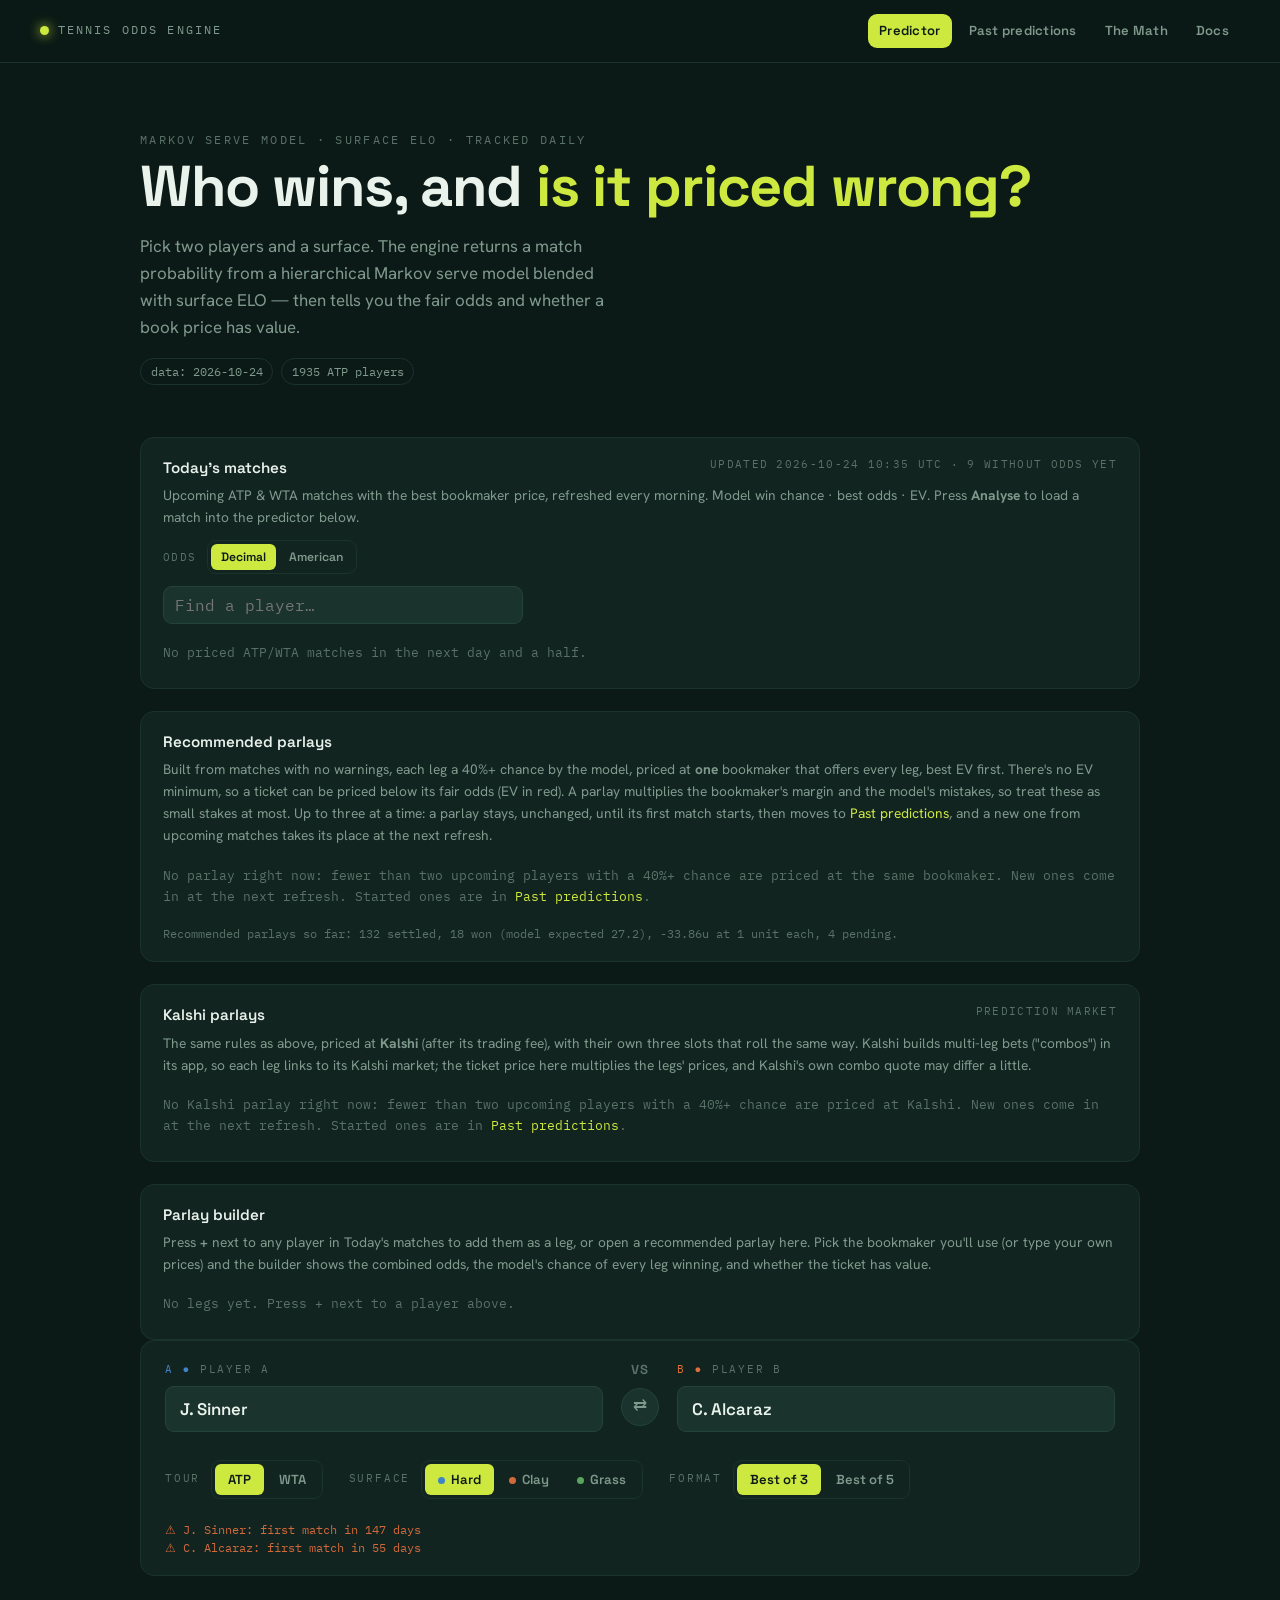
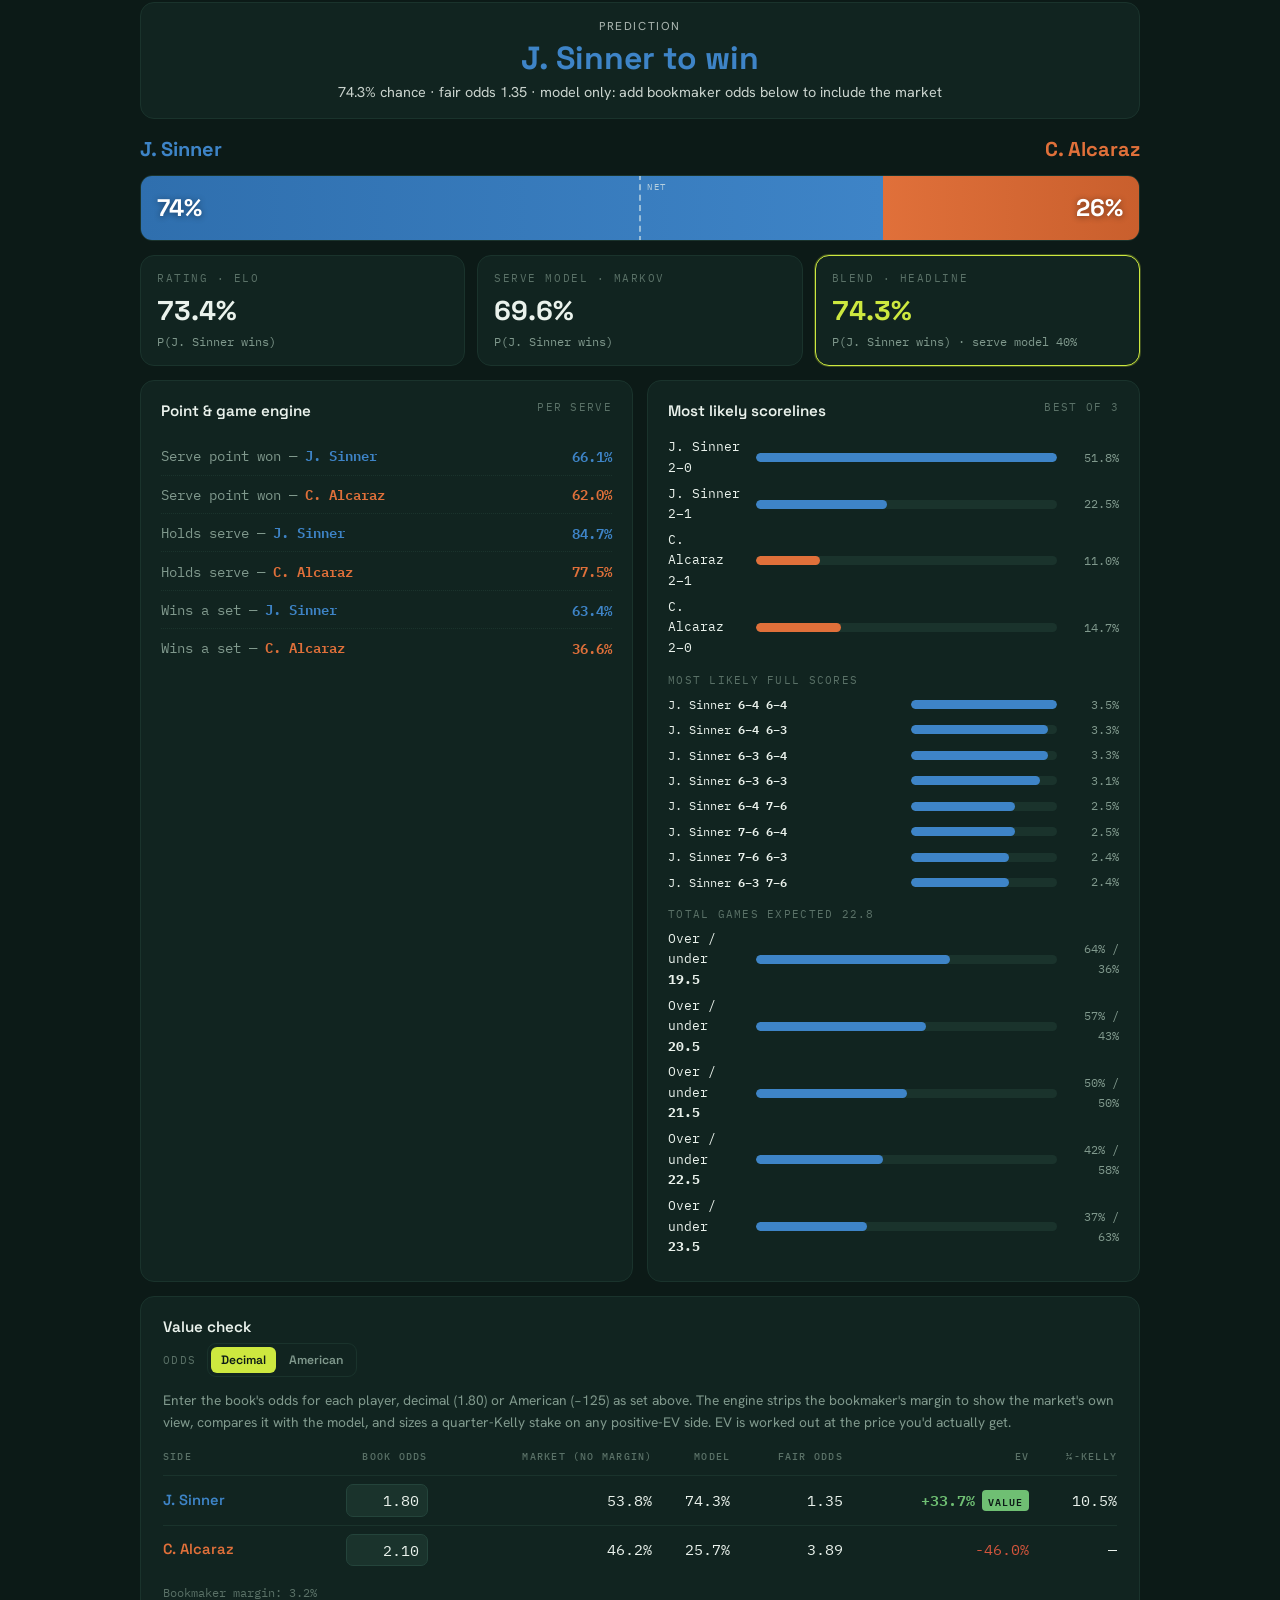
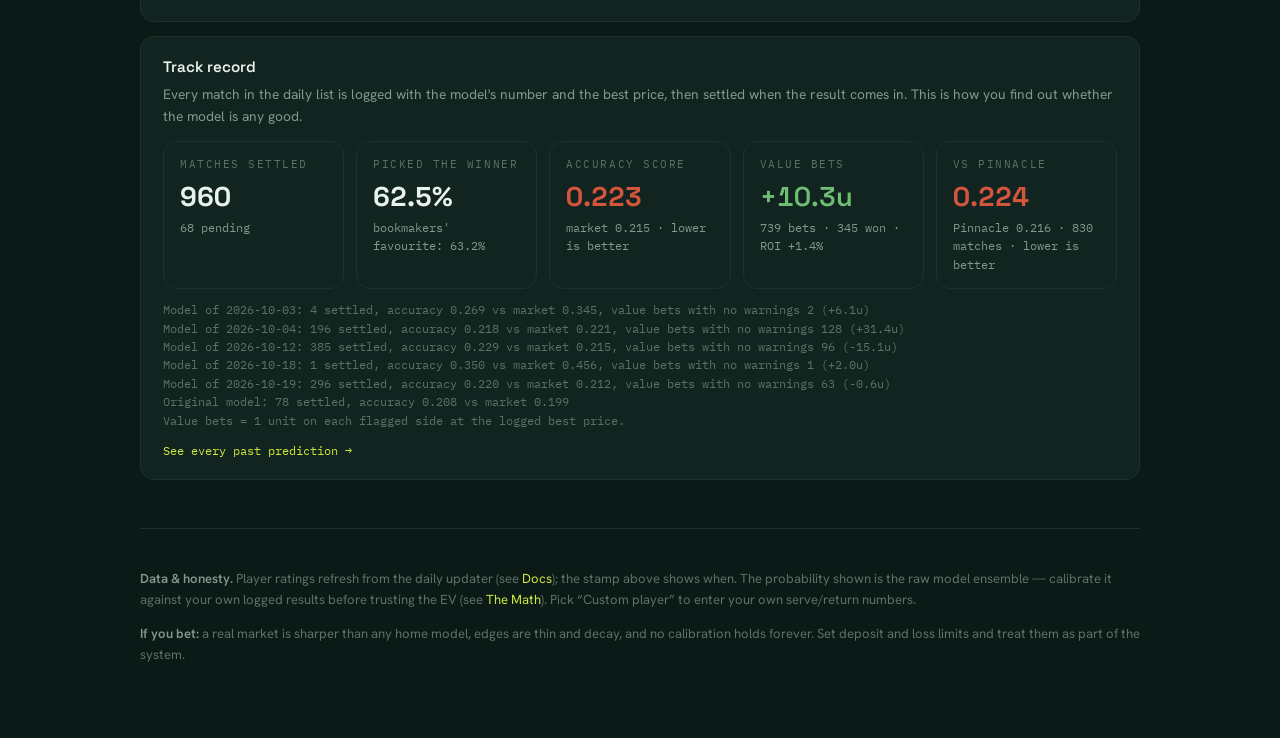
==== commit 1493704d: "Parlays: drop the +5% EV minimum; legs only need a 40%+ chance Tickets are still ranked best EV firs" ====
--- a/index.html
+++ b/index.html
@@ -310,8 +310,9 @@
 
   <section class="today parlays" id="parlays">
     <h3>Recommended parlays <span class="hint" id="parlayStamp"></span></h3>
-    <p class="today__lede">Built from matches with no warnings, each leg a 40%+ chance by the model and the
-      whole ticket at least +5% EV, priced at <b>one</b> bookmaker that offers every leg. A parlay multiplies the
+    <p class="today__lede">Built from matches with no warnings, each leg a 40%+ chance by the model, priced at
+      <b>one</b> bookmaker that offers every leg, best EV first. There's no EV minimum, so a ticket can be priced
+      below its fair odds (EV in red). A parlay multiplies the
       bookmaker's margin and the model's mistakes, so treat these as small stakes at most.
       Up to three at a time: a parlay stays, unchanged, until its first match starts, then moves to
       <a href="history.html">Past predictions</a>, and a new one from upcoming matches takes its place at the next refresh.</p>
@@ -1432,13 +1433,13 @@
     : started(c) ? '<span class="badge" style="background:var(--ink-3);color:var(--chalk)">in play</span>' : "";
   if(!j || (j.status === "no_api_key" && !kalshi)){ list.innerHTML = '<div class="today__empty">Needs the odds feed.</div>'; }
   else if(!ps.length){ list.innerHTML = kalshi
-    ? `<div class="today__empty">No Kalshi parlay right now${j.kalshi_matched ? "" : " (no Kalshi prices matched to the list)"}: fewer than two upcoming picks pass the rules at Kalshi. New ones come in at the next refresh. Started ones are in <a href="history.html">Past predictions</a>.</div>`
-    : '<div class="today__empty">No parlay right now: fewer than two upcoming picks pass the rules at the same bookmaker. New ones come in at the next refresh. Started ones are in <a href="history.html">Past predictions</a>.</div>'; }
+    ? `<div class="today__empty">No Kalshi parlay right now${j.kalshi_matched ? "" : " (no Kalshi prices matched to the list)"}: fewer than two upcoming players with a 40%+ chance are priced at Kalshi. New ones come in at the next refresh. Started ones are in <a href="history.html">Past predictions</a>.</div>`
+    : '<div class="today__empty">No parlay right now: fewer than two upcoming players with a 40%+ chance are priced at the same bookmaker. New ones come in at the next refresh. Started ones are in <a href="history.html">Past predictions</a>.</div>'; }
   else {
     const fmt = new Intl.DateTimeFormat(undefined, { weekday:"short", hour:"2-digit", minute:"2-digit" });
     list.innerHTML = ps.map(c => `<div class="parlay">
       <div class="parlay__head"><span><span class="parlay__odds">${OddsFmt.show(c.odds)}</span> at ${esc(c.book)} · ${c.legs.length} legs${status(c)}</span>
-        <span class="parlay__nums">model ${pct(c.model)} · market ${pct(c.market)} · <span class="ev-pos">EV +${(c.ev*100).toFixed(1)}%</span> · ¼-Kelly ${(c.kelly*100).toFixed(1)}%</span></div>
+        <span class="parlay__nums">model ${pct(c.model)} · market ${pct(c.market)} · <span class="${c.ev > 0 ? "ev-pos" : "ev-neg"}">EV ${(c.ev >= 0 ? "+" : "") + (c.ev*100).toFixed(1)}%</span>${c.kelly > 0 ? ` · ¼-Kelly ${(c.kelly*100).toFixed(1)}%` : ""}</span></div>
       <ul class="parlay__legs">${c.legs.map(l => `<li><span class="who">${esc(l.name)}${l.url ? `<a href="${esc(l.url)}" target="_blank" rel="noopener">Kalshi ↗</a>` : ""} <small>to beat ${esc(l.vs)} · ${esc(l.tournament)} · ${fmt.format(new Date(l.start))}</small></span>
         <span class="px">${OddsFmt.show(l.odds)} · ${pct(l.model)}</span></li>`).join("")}</ul>
       ${started(c) ? "" : `<button class="parlay__edit" type="button" data-i="${ps.indexOf(c)}">Open in builder</button>`}</div>`).join("");
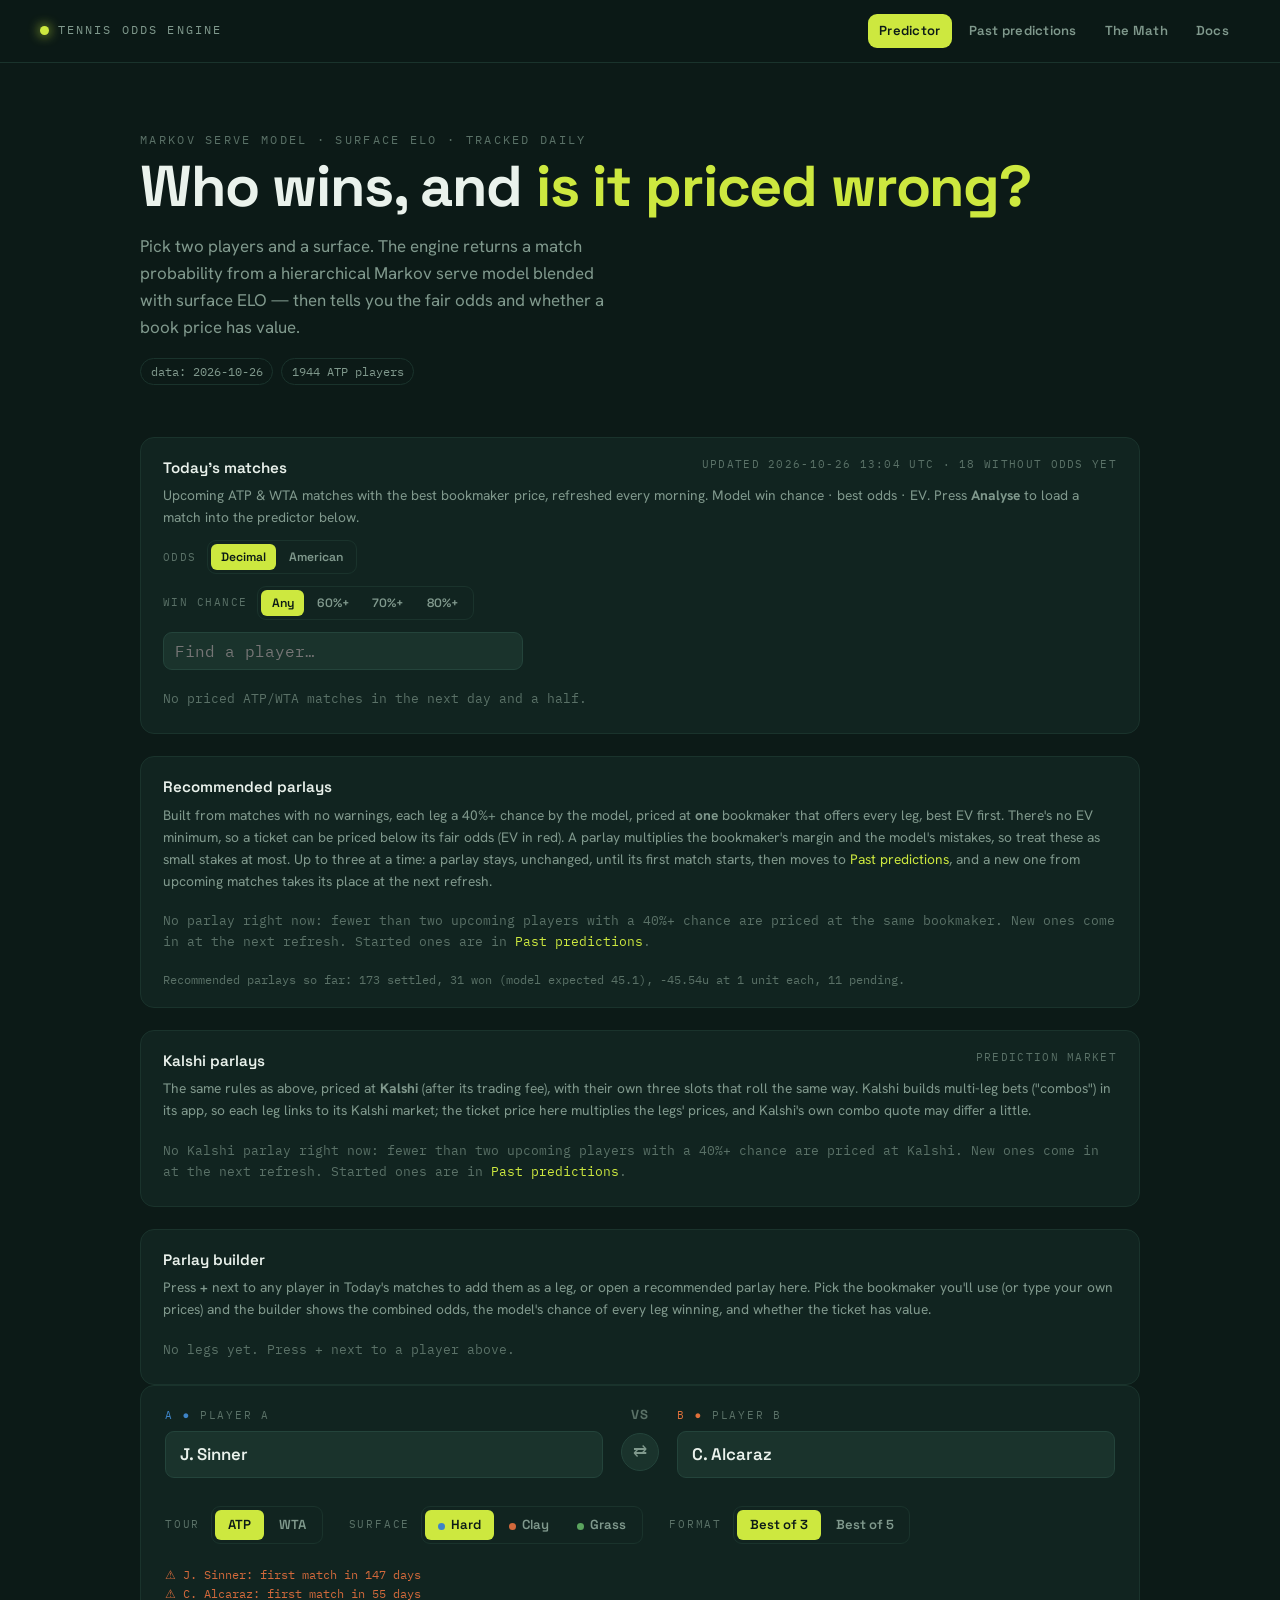
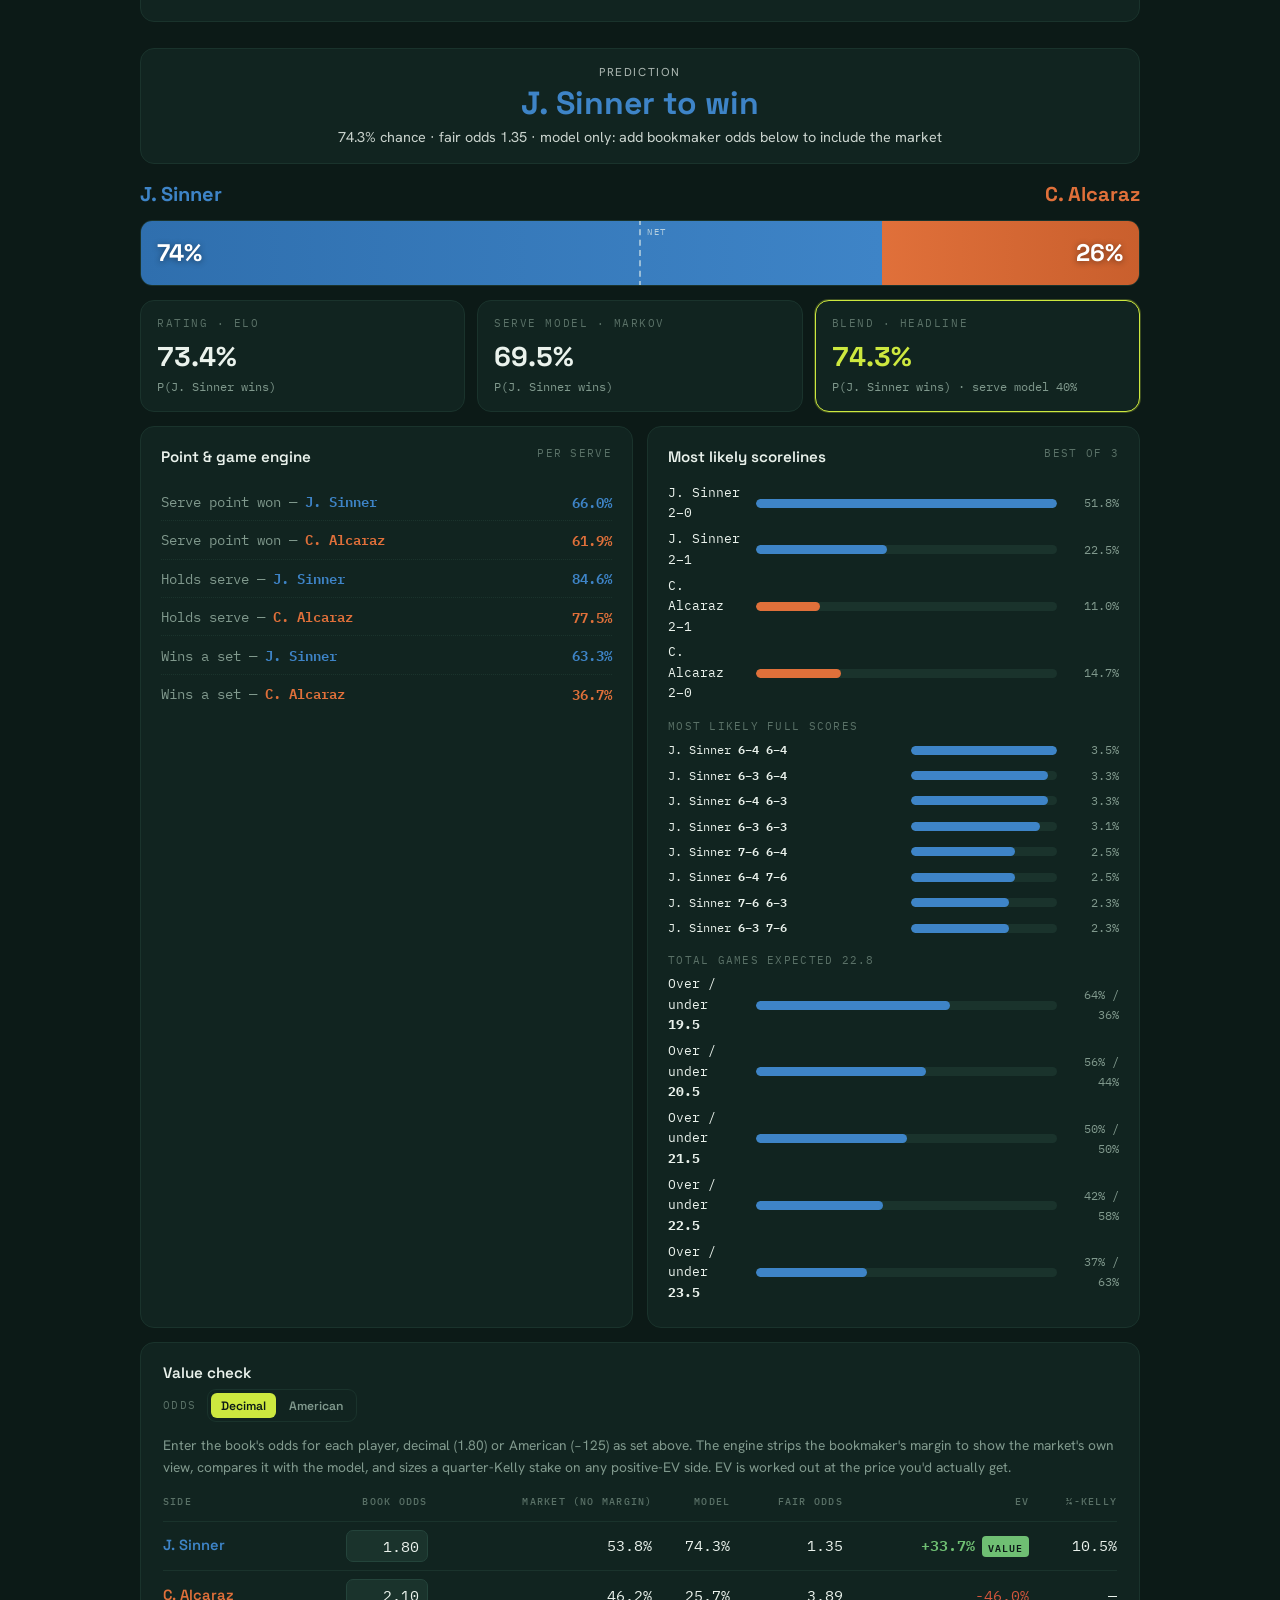
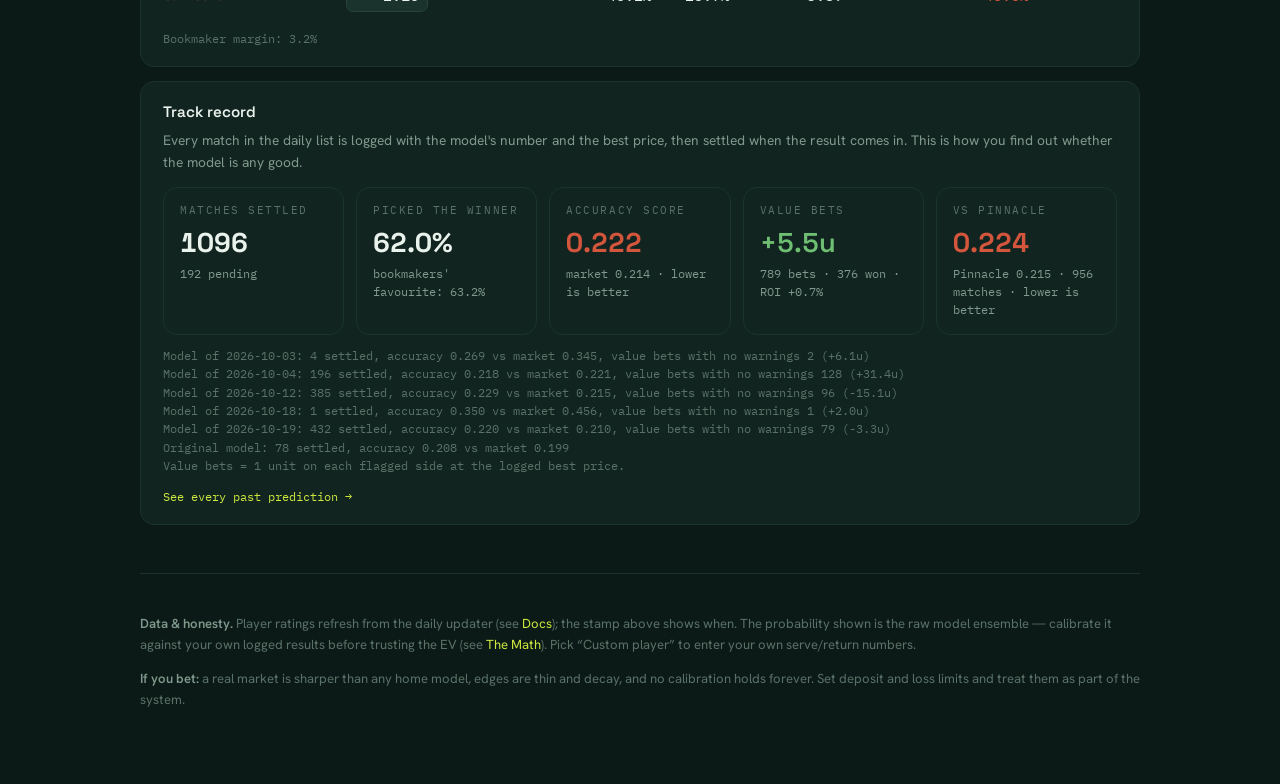
==== commit 189cba7a: "Today's matches: filter by the pick's win chance (60%+, 70%+, 80%+) A "Win chance" toggle (Any / 60%" ====
--- a/index.html
+++ b/index.html
@@ -202,6 +202,7 @@
   .ttabs button[aria-selected="true"]{ background:var(--ball); border-color:var(--ball); color:var(--ink); }
   .ttabs button[aria-selected="true"] span{ color:var(--ink); }
   .ttabs button.ttabs__ch{ border-style:dashed; }
+  .ttabs button.ttabs__none{ opacity:.45; }        /* nothing at the chosen win chance */
   /* a mouse wheel can't scroll the strip sideways, so with a mouse every tab wraps into view */
   @media (hover:hover) and (pointer:fine){ .ttabs{ flex-wrap:wrap; overflow-x:visible; } }
   .tsearch{ margin:0 0 12px; }
@@ -303,6 +304,8 @@
     <p class="today__lede">Upcoming ATP &amp; WTA matches with the best bookmaker price, refreshed every
       morning. Model win chance · best odds · EV. Press <b>Analyse</b> to load a match into the predictor below.</p>
     <div class="oddsbar">Odds <div class="seg" data-odds-toggle role="group" aria-label="Odds format"></div></div>
+    <div class="oddsbar">Win chance <div class="seg" id="segMin" role="group" aria-label="Only matches whose pick has at least this chance">
+      <button type="button" data-v="0">Any</button><button type="button" data-v="0.6">60%+</button><button type="button" data-v="0.7">70%+</button><button type="button" data-v="0.8">80%+</button></div></div>
     <div class="tsearch"><input id="todaySearch" type="search" autocomplete="off" spellcheck="false"
       placeholder="Find a player…" aria-label="Find a player in today's matches" aria-controls="todayList"></div>
     <div class="today__list" id="todayList"><div class="today__empty">Loading…</div></div>
@@ -1292,7 +1295,10 @@
     <div class="lv-foot">${lc ? "Chance to win now (model, from the live score)" + pre : "No model numbers: a player isn't in our data yet"}${i >= 0 ? ` <button class="match__go lv-go" type="button" data-i="${i}">Analyse</button>` : ""}</div></div>`;
 }
 
-let TODAY_TAB = "", TODAY_Q = "";
+let TODAY_TAB = "", TODAY_Q = "", TODAY_MIN = 0;
+try { TODAY_MIN = +sessionStorage.getItem("todayMin") || 0; } catch (e) { /* storage blocked */ }
+// the chance on the card's Pick line (with the bookmakers' prices when priced), to 3 decimals as shown
+const pickChance = m => { const p = m.a.bet ?? m.a.model; return p == null ? null : Math.round(Math.max(p, 1 - p) * 1000) / 1000; };
 const nameWords = s => String(s || "").normalize("NFD").replace(/[\u0300-\u036f]/g, "").toLowerCase().split(/[^a-z0-9]+/).filter(Boolean);
 // Does a name match every word typed? "medv", "daniil medvedev" and "d medvedev" all find
 // "D. Medvedev" (a typed first name matches the initial, but a first name alone finds nobody).
@@ -1337,14 +1343,18 @@
   if (TODAY_TAB === LIVE_TAB && !LIVE) TODAY_TAB = "";
   if (TODAY_TAB && TODAY_TAB !== CH && TODAY_TAB !== LIVE_TAB && !tours.includes(TODAY_TAB)) TODAY_TAB = "";
   if (TODAY_TAB === CH && !chEv.length) TODAY_TAB = "";
-  const count = t => t === "" ? ms.length : t === CH ? ms.filter(isCh).length : ms.filter(m => m.tournament === t).length;
+  // the win-chance filter: tabs stay put, their counts and the list show only matches whose pick is at least TODAY_MIN
+  const ok = m => !TODAY_MIN || pickChance(m) >= TODAY_MIN;
+  const inTab = (m, t) => t === "" || (t === CH ? isCh(m) : m.tournament === t);
+  const count = t => ms.filter(m => inTab(m, t) && ok(m)).length;
   const label = t => t === "" ? "All" : t === CH ? "All Challengers" : esc(t);
   const liveTab = LIVE ? `<button type="button" role="tab" data-t="${LIVE_TAB}" aria-selected="${TODAY_TAB === LIVE_TAB}" class="ttabs__live"><span class="lv-dot"></span>Live <span>${liveN}</span></button>` : "";
   const tabs = `<div class="ttabs" role="tablist">${liveTab}${["", ...tourEv, ...(chEv.length ? [CH] : []), ...chEv].map(t =>
-      `<button type="button" role="tab" data-t="${esc(t)}" aria-selected="${t === TODAY_TAB}"${t === CH ? ' class="ttabs__ch"' : ""}>${label(t)} <span>${count(t)}</span></button>`
+      `<button type="button" role="tab" data-t="${esc(t)}" aria-selected="${t === TODAY_TAB}" class="${t === CH ? "ttabs__ch" : ""}${t && !count(t) ? " ttabs__none" : ""}">${label(t)} <span>${count(t)}</span></button>`
     ).join("")}</div>`;
   // a player search looks through every tournament, whatever the tab
-  const q = nameWords(TODAY_Q), hit = m => nameHit(m.a.name, q) || nameHit(m.b.name, q);
+  const q = nameWords(TODAY_Q), hit = m => ok(m) && (nameHit(m.a.name, q) || nameHit(m.b.name, q));
+  const atMin = TODAY_MIN ? ` with ${TODAY_MIN === 0.8 ? "an" : "a"} ${Math.round(TODAY_MIN * 100)}%+ pick` : "";
   const when = m => { const L = liveFor(m); return (L && L.e.start) || m.start; };   // the latest start time
   const card = (m, i) => `<div class="match">
       <div class="match__when">${when(m) ? fmt.format(new Date(when(m))) : ""}<br>${esc(m.tournament)} · ${m.surface}${m.indoor ? " (indoor)" : ""}${m.surface_known === false ? "?" : ""} · Bo${m.best_of}</div>
@@ -1355,15 +1365,16 @@
     ? `<div class="today__empty">Live scores paused: last update ${hhmm(LIVE.updated)}.</div>` : "";
   const nHit = q.length ? ms.filter(hit).length : 0;
   const shown = q.length
-    ? `<div class="tsearch__n">${nHit ? `${nHit} match${nHit === 1 ? "" : "es"} for “${esc(TODAY_Q.trim())}”` : ""}</div>`
+    ? `<div class="tsearch__n">${nHit ? `${nHit} match${nHit === 1 ? "" : "es"} for “${esc(TODAY_Q.trim())}”${atMin}` : ""}</div>`
       + (nHit ? tours.filter(t => ms.some(m => m.tournament === t && hit(m))).map(t =>
         `<div class="ttour"><div class="ttour__head">${esc(t)}</div>${ms.map((m, i) => m.tournament === t && hit(m) ? card(m, i) : "").join("")}</div>`).join("")
-        : `<div class="today__empty">No upcoming match for “${esc(TODAY_Q.trim())}”. Try part of the surname.</div>`)
+        : `<div class="today__empty">No upcoming match for “${esc(TODAY_Q.trim())}”${atMin}.${atMin ? "" : " Try part of the surname."}</div>`)
     : TODAY_TAB === LIVE_TAB
     ? stale + (liveN ? (LIVE.live || []).map(liveCard).join("") : '<div class="today__empty">No ATP, WTA or Challenger singles in play right now.</div>')
       + `<div class="match__pin lv-note">Scores refresh about every minute (as of ${hhmm(LIVE.updated)}). The chance to win now runs the model's point-by-point chain from the score.</div>`
-    : (TODAY_TAB === CH ? chEv : TODAY_TAB ? [TODAY_TAB] : tours).map(t =>
-      `<div class="ttour"><div class="ttour__head">${esc(t)}</div>${ms.map((m, i) => m.tournament === t ? card(m, i) : "").join("")}</div>`).join("");
+    : (TODAY_TAB === CH ? chEv : TODAY_TAB ? [TODAY_TAB] : tours).filter(t => ms.some(m => m.tournament === t && ok(m))).map(t =>
+      `<div class="ttour"><div class="ttour__head">${esc(t)}</div>${ms.map((m, i) => m.tournament === t && ok(m) ? card(m, i) : "").join("")}</div>`).join("")
+      || `<div class="today__empty">No upcoming match${TODAY_TAB ? " here" : ""}${atMin} right now.${atMin ? " Try a lower win chance." : ""}</div>`;
   // re-rendering (a tab tap, the minute's live scores) would scroll the strip back to its
   // start, so it keeps where it was, with the chosen tab in view
   const old = list.querySelector(".ttabs"), x0 = old ? old.scrollLeft : 0;
@@ -1463,6 +1474,15 @@
 }
 
 bindSeg("segSurface", "surface");
+$("segMin").querySelectorAll("button").forEach(btn => {
+  btn.setAttribute("aria-pressed", +btn.dataset.v === TODAY_MIN ? "true" : "false");
+  btn.addEventListener("click", () => {
+    TODAY_MIN = +btn.dataset.v;
+    try { sessionStorage.setItem("todayMin", String(TODAY_MIN)); } catch (e) { /* storage blocked */ }
+    $("segMin").querySelectorAll("button").forEach(b => b.setAttribute("aria-pressed", b === btn ? "true" : "false"));
+    if (MATCHES) renderToday(MATCHES);
+  });
+});
 $("todaySearch").addEventListener("input", e => { TODAY_Q = e.target.value; if (MATCHES) renderToday(MATCHES); });
 $("todaySearch").addEventListener("keydown", e => {
   if (e.key === "Escape" && e.target.value){ e.target.value = TODAY_Q = ""; if (MATCHES) renderToday(MATCHES); }
